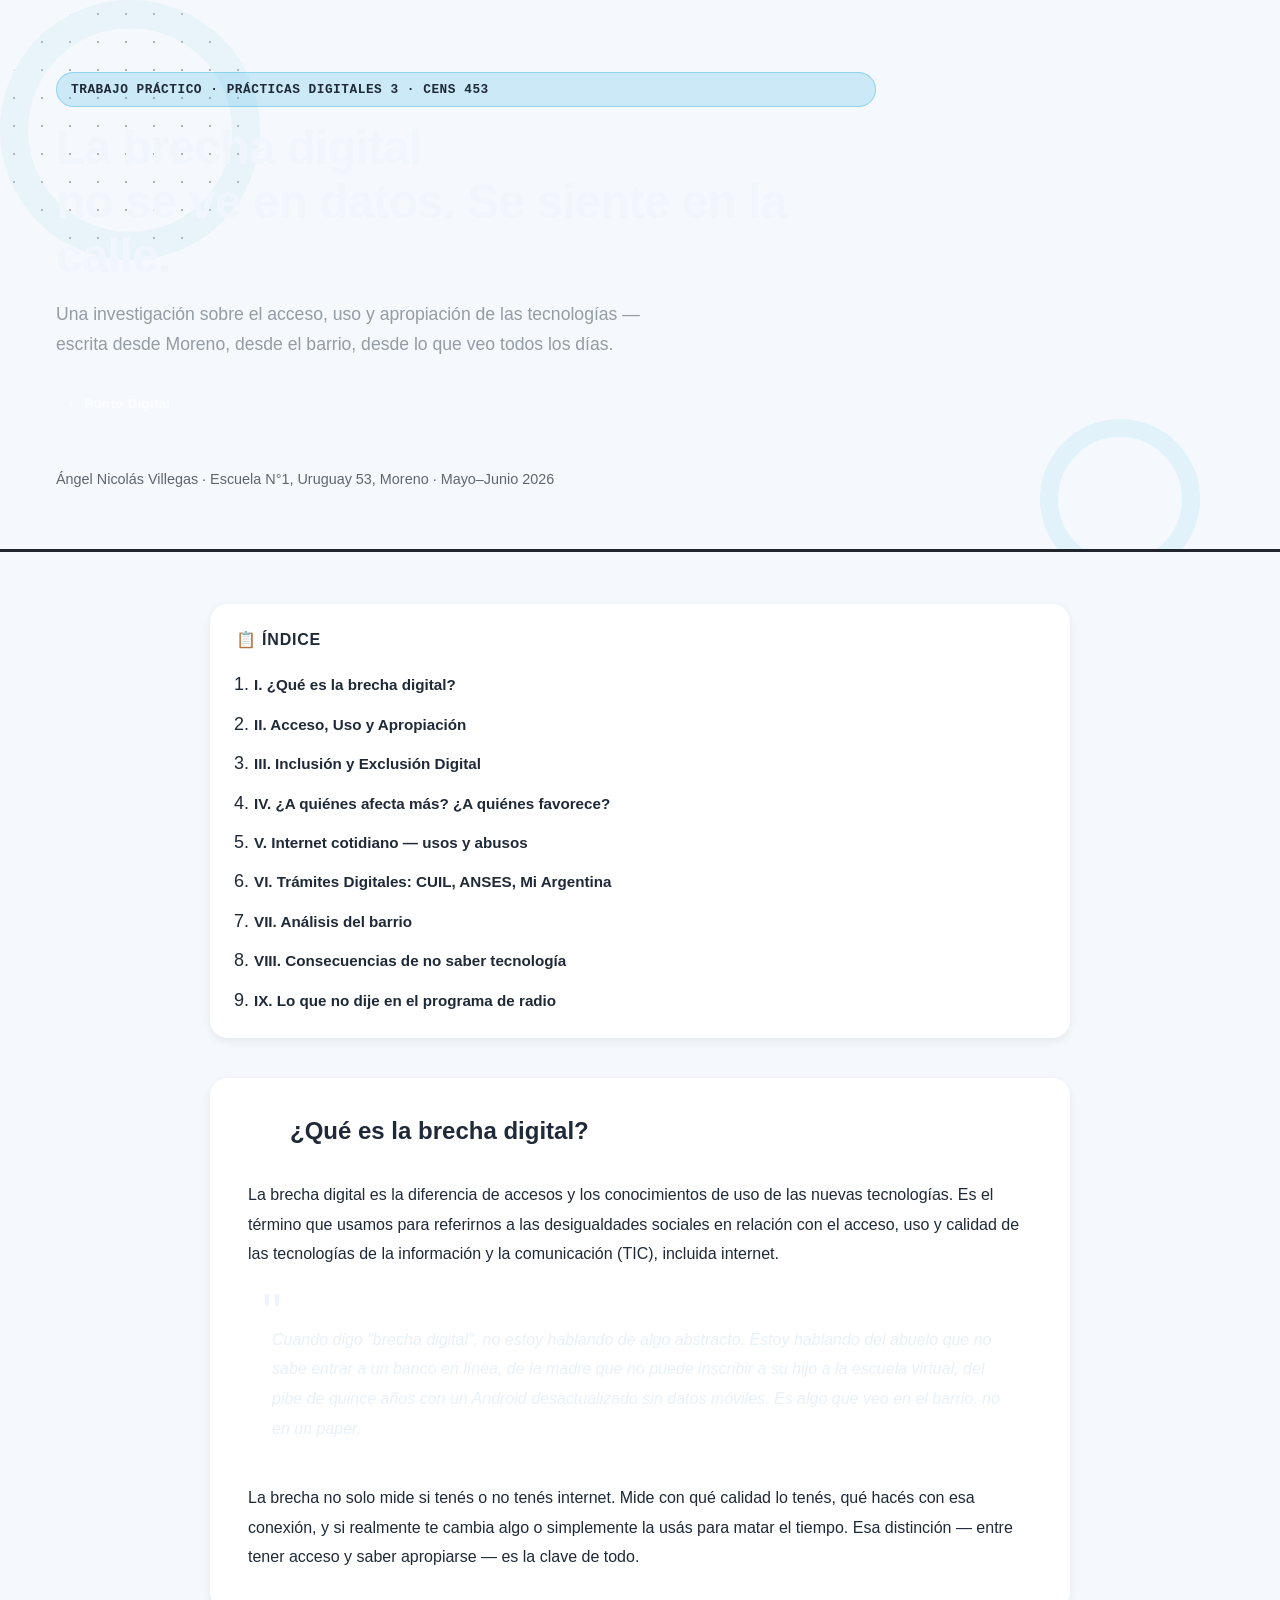
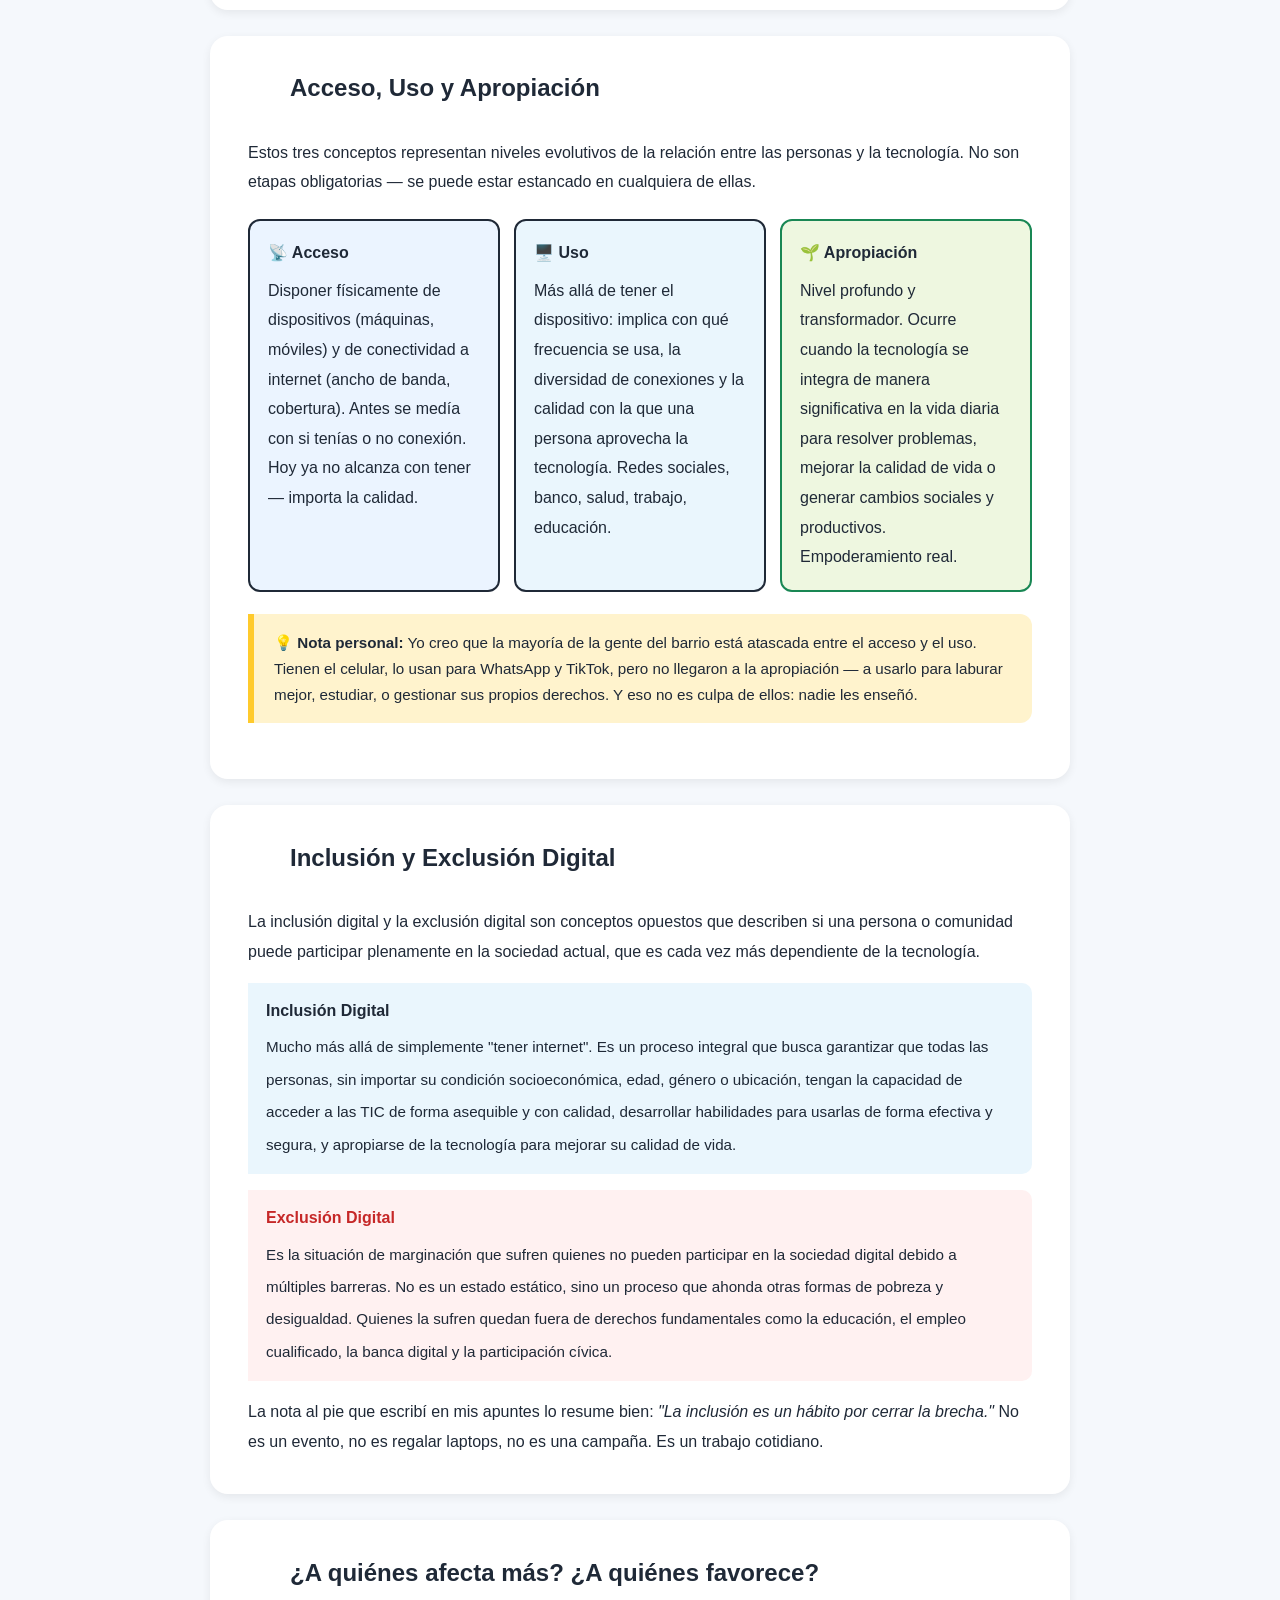
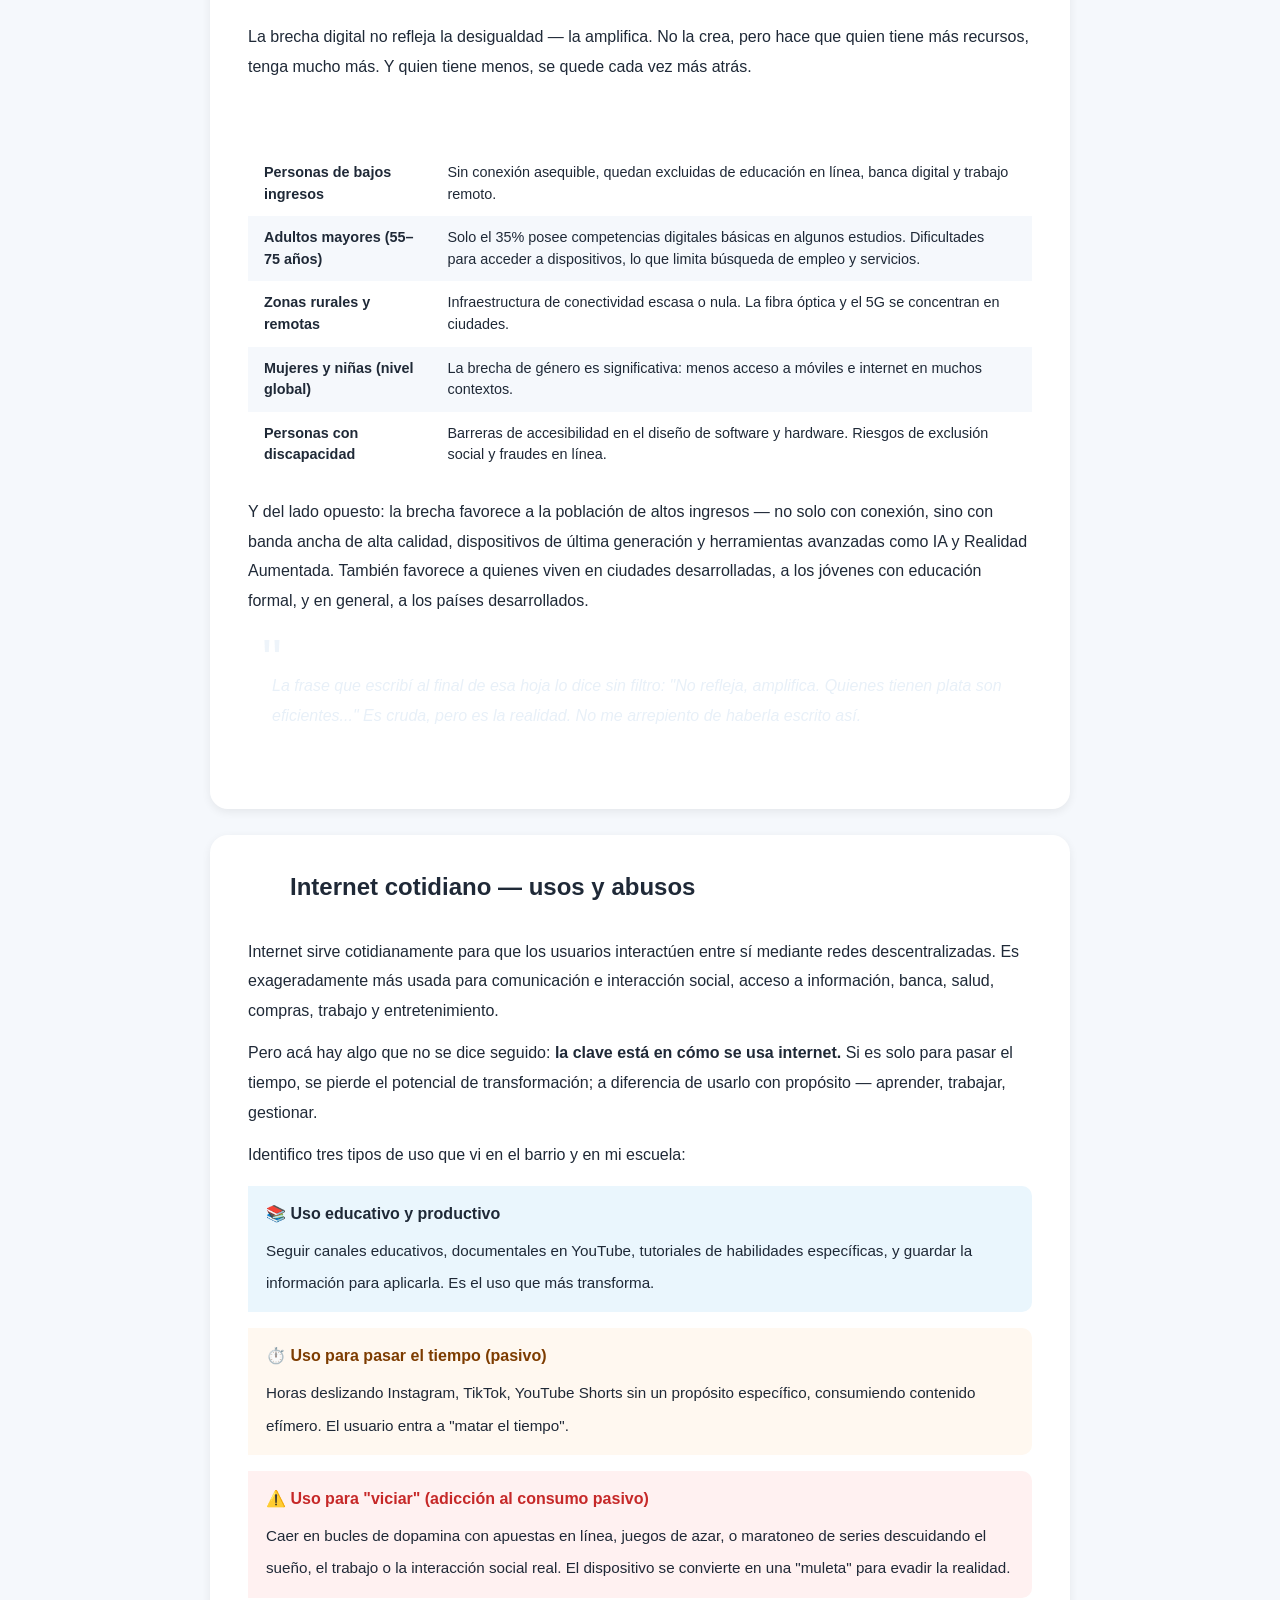
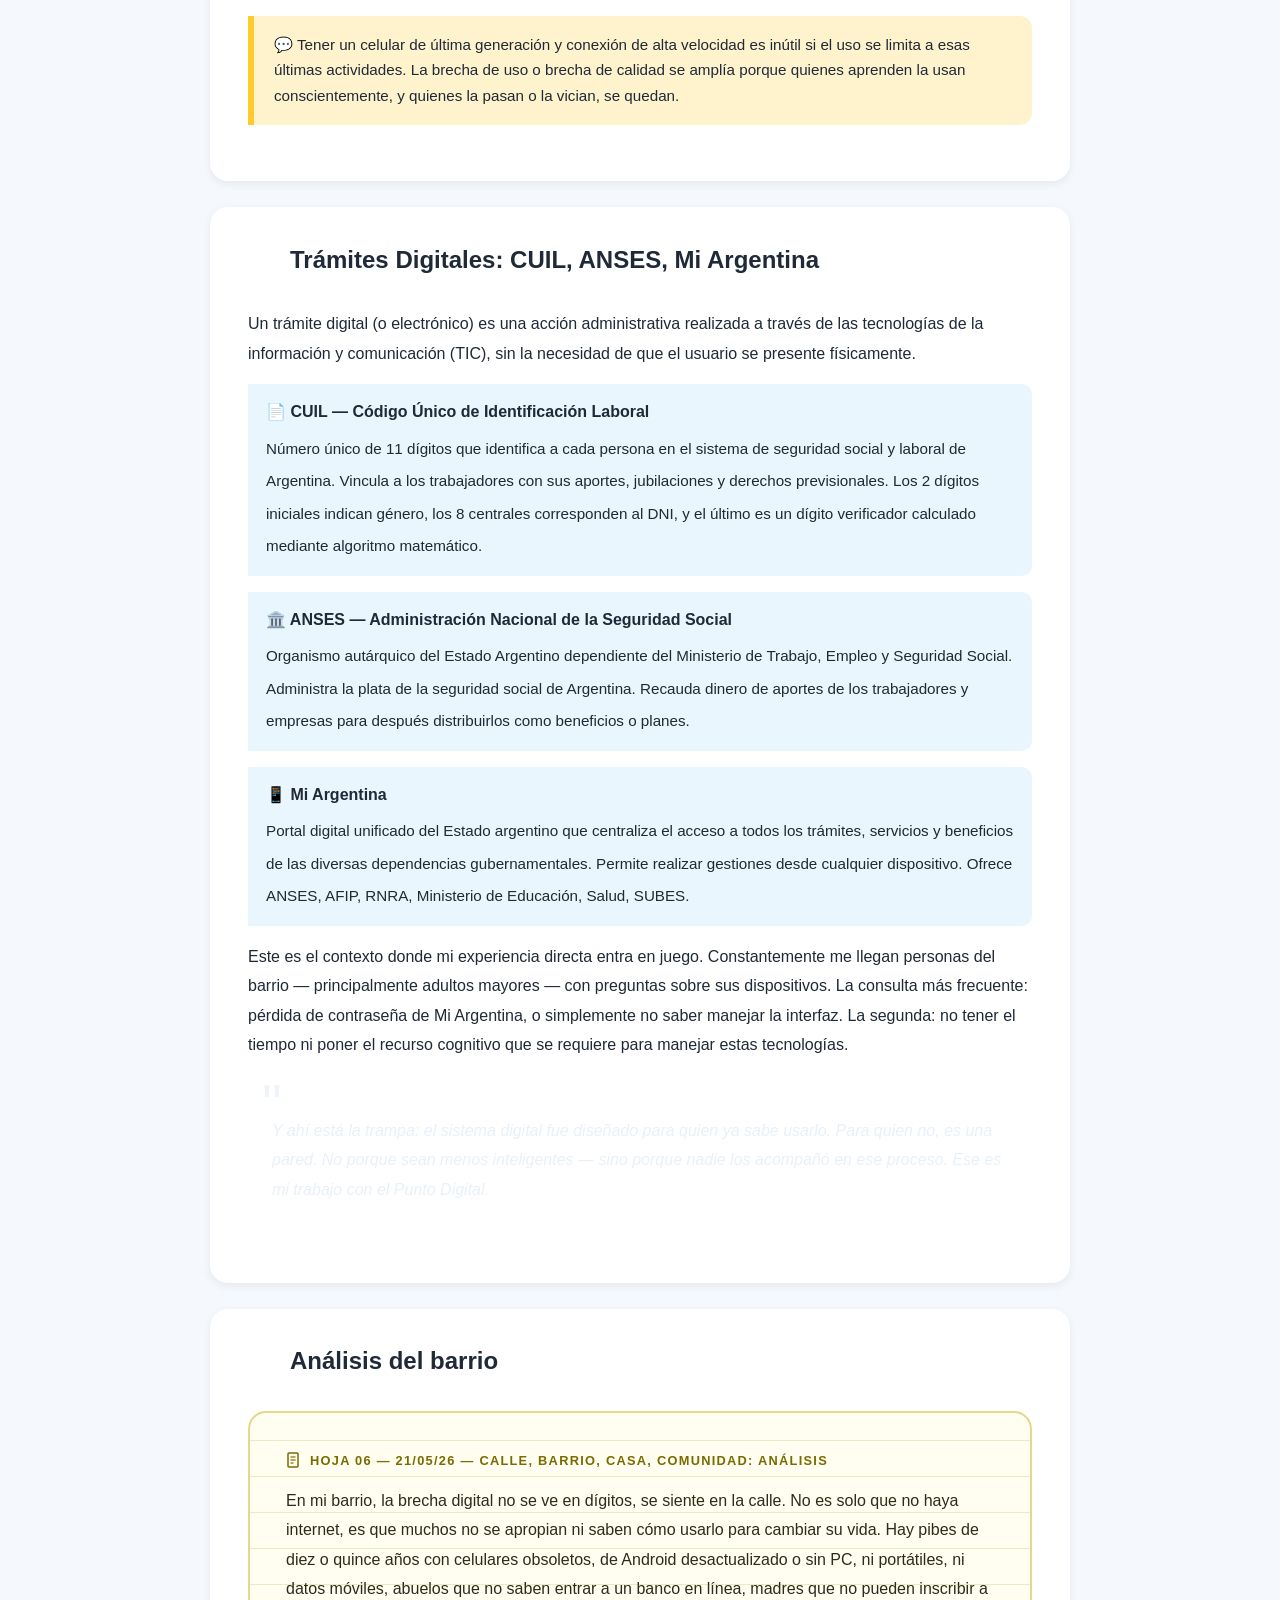
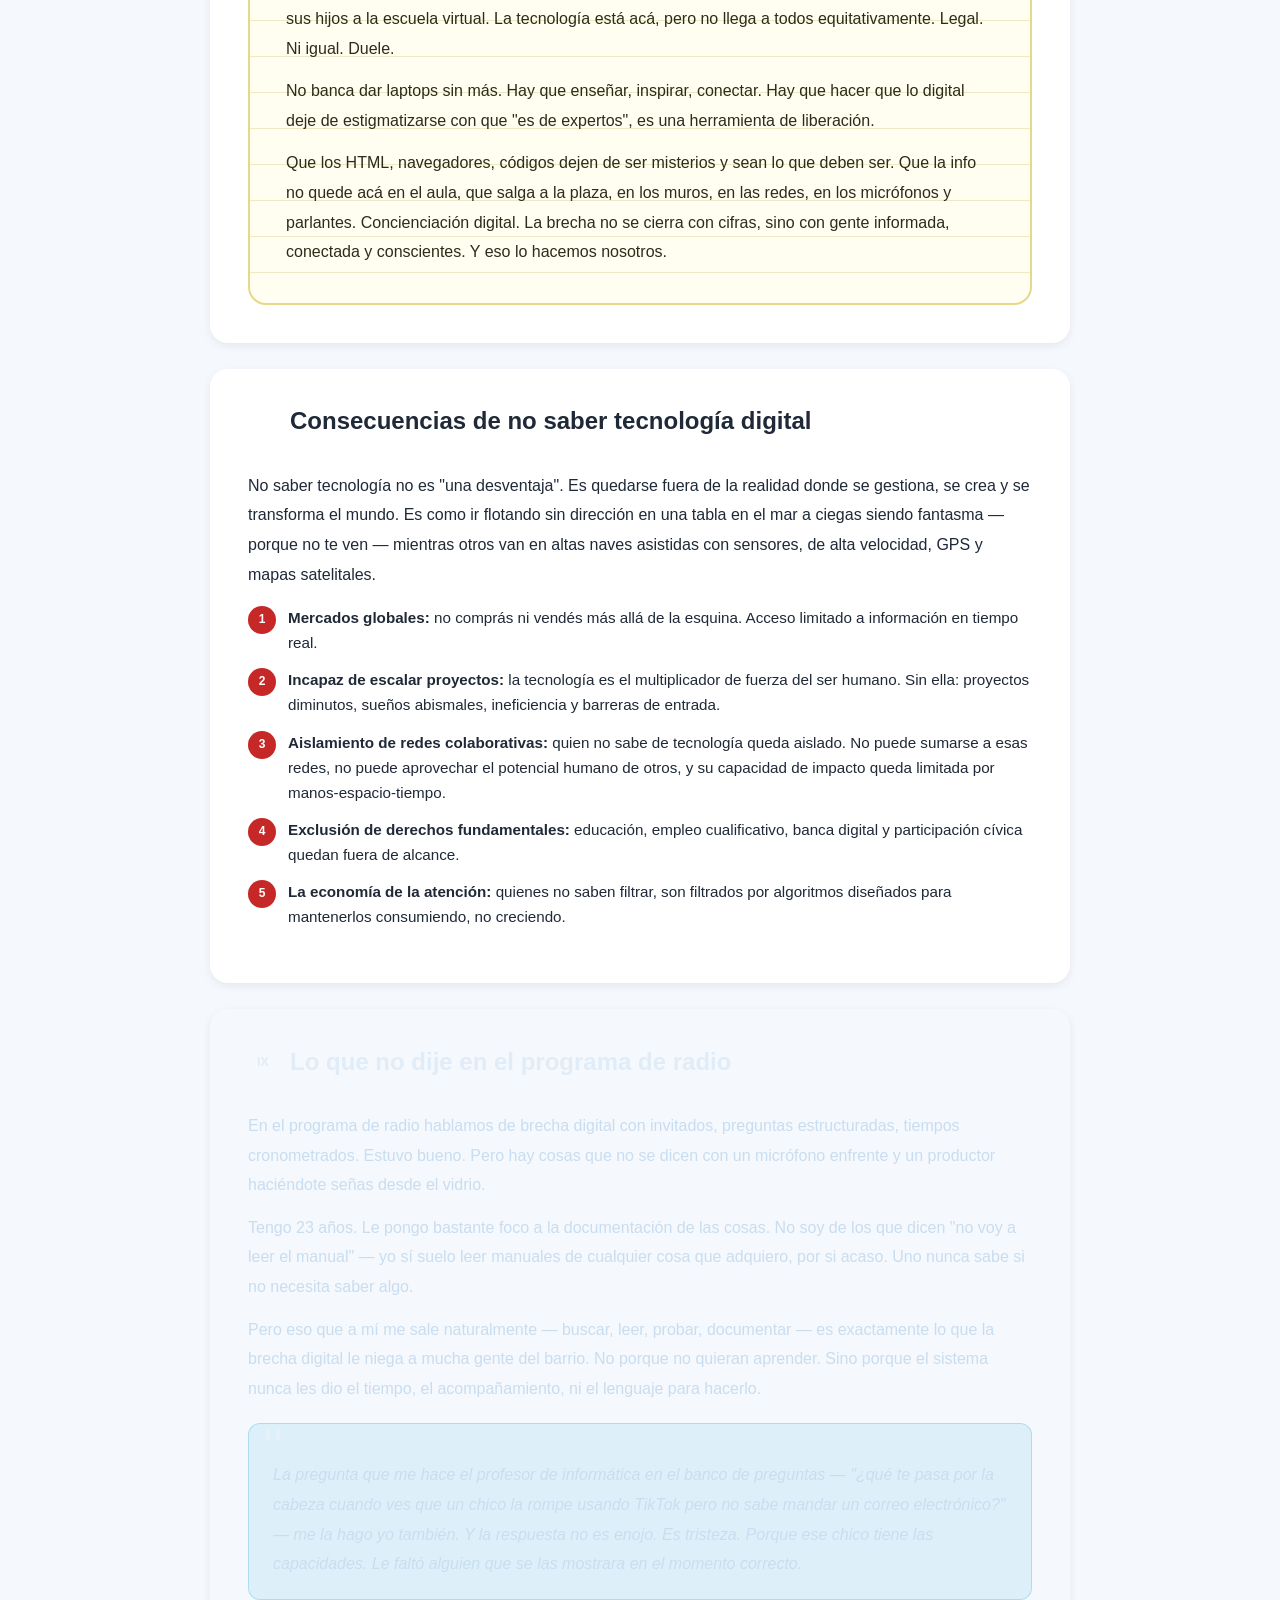
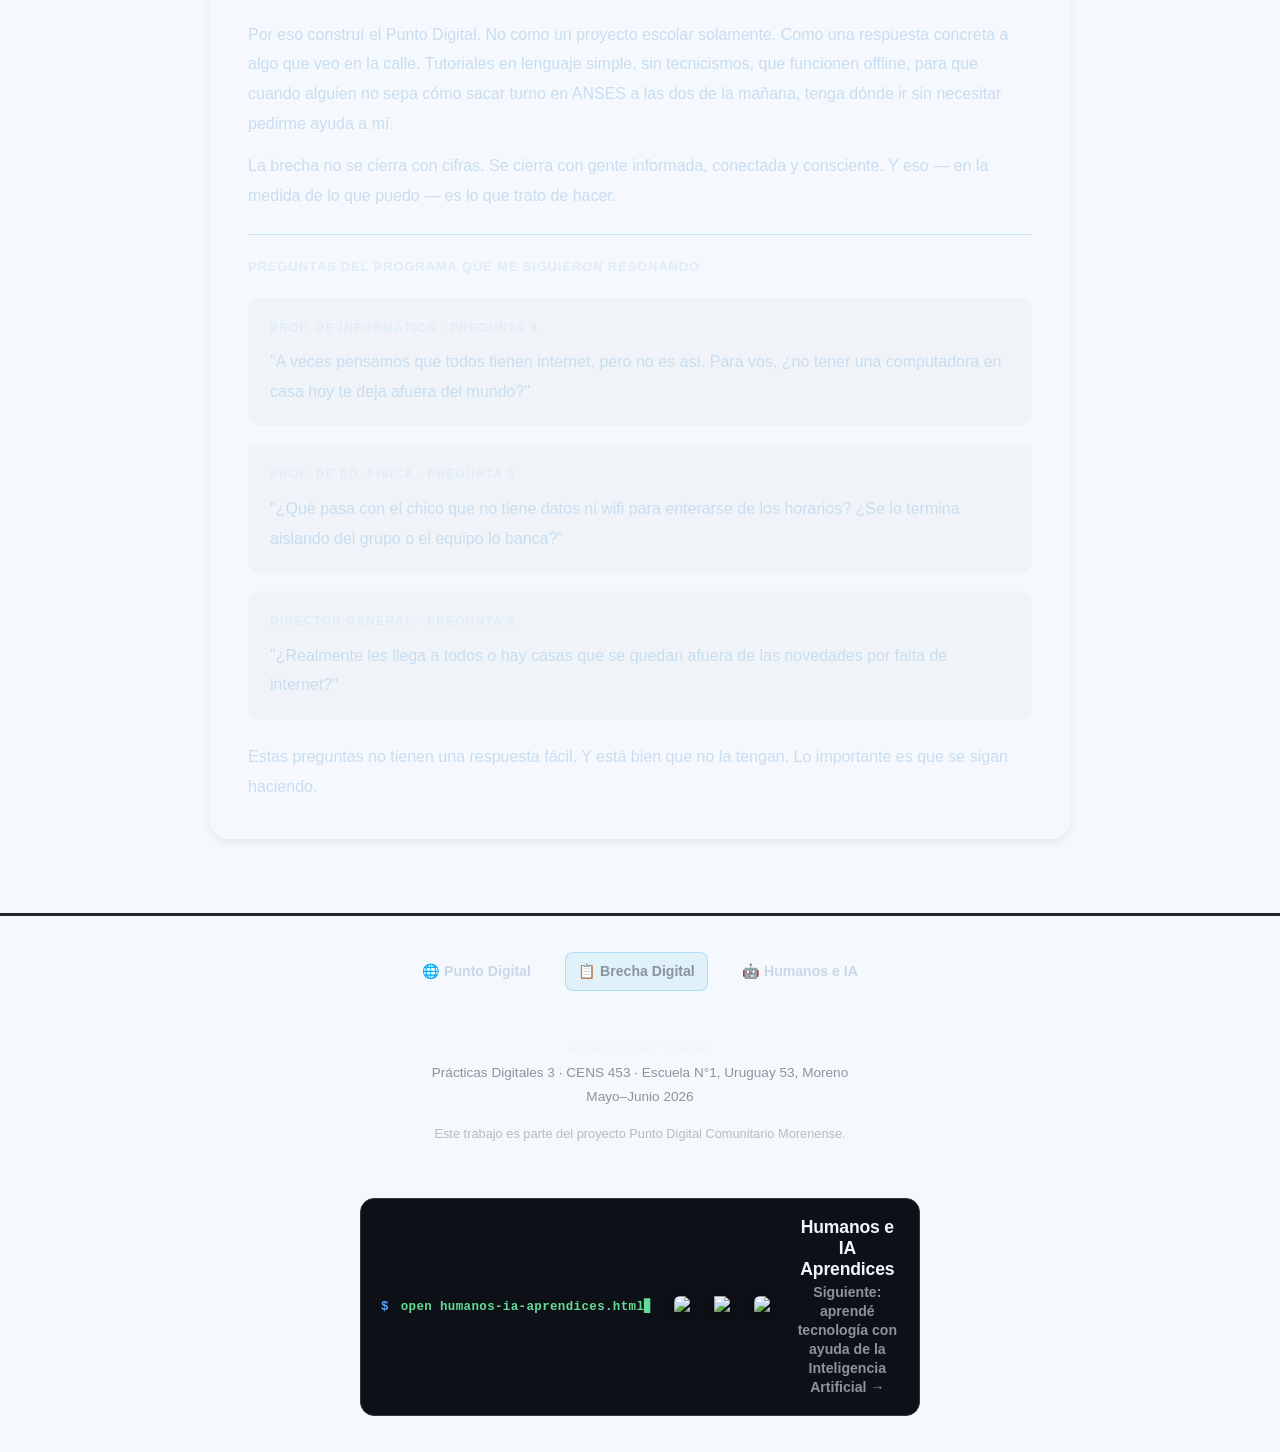
==== brecha-digital/index.html @ 1aeb6803 "Estado inicial Punto Digital" ====
<!DOCTYPE html>
<html lang="es-AR">
<head>
<meta charset="UTF-8">
<meta name="viewport" content="width=device-width, initial-scale=1.0">
<title>Brecha Digital — Angel Nicolás Villegas</title>
<link rel="stylesheet" href="../css/style.css">
</head>
<body>

<a href="#contenido" class="skip">Ir al contenido</a>

<!-- ══════════════════════════════════════════════
     HERO
══════════════════════════════════════════════ -->
<header>
  <div class="hero">
    <div class="hero-inner">
      <span class="hero-eyebrow">Trabajo Práctico · Prácticas Digitales 3 · CENS 453</span>
      <h1>
        La brecha digital
        <span>no se ve en datos. Se siente en la calle.</span>
      </h1>
      <p class="hero-bajada">
        Una investigación sobre el acceso, uso y apropiación de las tecnologías — 
        escrita desde Moreno, desde el barrio, desde lo que veo todos los días.
      </p>
      <a href="../index.html" class="bd-volver-inicio" aria-label="Volver a Punto Digital">
        ← Punto Digital
      </a>
      <div class="hero-firma">
        Ángel Nicolás Villegas · Escuela N°1, Uruguay 53, Moreno · Mayo–Junio 2026
      </div>
    </div>
  </div>
</header>

<!-- ══════════════════════════════════════════════
     CONTENIDO PRINCIPAL
══════════════════════════════════════════════ -->
<main id="contenido">
<div class="contenedor">

  <!-- Índice -->
  <nav class="nav-indice" aria-label="Índice del trabajo">
    <h2>📋 Índice</h2>
    <ol>
      <li><a href="#s1">I. ¿Qué es la brecha digital?</a></li>
      <li><a href="#s2">II. Acceso, Uso y Apropiación</a></li>
      <li><a href="#s3">III. Inclusión y Exclusión Digital</a></li>
      <li><a href="#s4">IV. ¿A quiénes afecta más? ¿A quiénes favorece?</a></li>
      <li><a href="#s5">V. Internet cotidiano — usos y abusos</a></li>
      <li><a href="#s6">VI. Trámites Digitales: CUIL, ANSES, Mi Argentina</a></li>
      <li><a href="#s7">VII. Análisis del barrio</a></li>
      <li><a href="#s8">VIII. Consecuencias de no saber tecnología</a></li>
      <li><a href="#s9">IX. Lo que no dije en el programa de radio</a></li>
    </ol>
  </nav>


  <!-- S1 — Qué es la brecha digital -->
  <section class="seccion" id="s1">
    <div class="seccion-titulo">
      <div class="seccion-num">I</div>
      <h2>¿Qué es la brecha digital?</h2>
    </div>

    <p>
      La brecha digital es la diferencia de accesos y los conocimientos de uso de las nuevas tecnologías.
      Es el término que usamos para referirnos a las desigualdades sociales en relación con el acceso, uso 
      y calidad de las tecnologías de la información y la comunicación (TIC), incluida internet.
    </p>

    <div class="cita-personal">
      <p>
        Cuando digo "brecha digital", no estoy hablando de algo abstracto.
        Estoy hablando del abuelo que no sabe entrar a un banco en línea,
        de la madre que no puede inscribir a su hijo a la escuela virtual,
        del pibe de quince años con un Android desactualizado sin datos móviles.
        Es algo que veo en el barrio, no en un paper.
      </p>
    </div>

    <p>
      La brecha no solo mide si tenés o no tenés internet. Mide con qué calidad lo tenés,
      qué hacés con esa conexión, y si realmente te cambia algo o simplemente la usás para matar el tiempo.
      Esa distinción — entre tener acceso y saber apropiarse — es la clave de todo.
    </p>
  </section>


  <!-- S2 — Acceso, Uso, Apropiación -->
  <section class="seccion" id="s2">
    <div class="seccion-titulo">
      <div class="seccion-num">II</div>
      <h2>Acceso, Uso y Apropiación</h2>
    </div>

    <p>
      Estos tres conceptos representan niveles evolutivos de la relación entre las personas
      y la tecnología. No son etapas obligatorias — se puede estar estancado en cualquiera de ellas.
    </p>

    <div class="triple-grid">
      <div class="triple-card acceso">
        <h3>📡 Acceso</h3>
        <p>
          Disponer físicamente de dispositivos (máquinas, móviles) y de conectividad a internet 
          (ancho de banda, cobertura). Antes se medía con si tenías o no conexión. Hoy ya no alcanza 
          con tener — importa la calidad.
        </p>
      </div>
      <div class="triple-card uso">
        <h3>🖥️ Uso</h3>
        <p>
          Más allá de tener el dispositivo: implica con qué frecuencia se usa, la diversidad de 
          conexiones y la calidad con la que una persona aprovecha la tecnología. 
          Redes sociales, banco, salud, trabajo, educación.
        </p>
      </div>
      <div class="triple-card apropiac">
        <h3>🌱 Apropiación</h3>
        <p>
          Nivel profundo y transformador. Ocurre cuando la tecnología se integra de manera significativa 
          en la vida diaria para resolver problemas, mejorar la calidad de vida o generar cambios 
          sociales y productivos. Empoderamiento real.
        </p>
      </div>
    </div>

    <div class="alerta">
      💡 <strong>Nota personal:</strong> Yo creo que la mayoría de la gente del barrio está
      atascada entre el acceso y el uso. Tienen el celular, lo usan para WhatsApp y TikTok,
      pero no llegaron a la apropiación — a usarlo para laburar mejor, estudiar, o gestionar
      sus propios derechos. Y eso no es culpa de ellos: nadie les enseñó.
    </div>
  </section>


  <!-- S3 — Inclusión y Exclusión -->
  <section class="seccion" id="s3">
    <div class="seccion-titulo">
      <div class="seccion-num">III</div>
      <h2>Inclusión y Exclusión Digital</h2>
    </div>

    <p>
      La inclusión digital y la exclusión digital son conceptos opuestos que describen si una persona
      o comunidad puede participar plenamente en la sociedad actual, que es cada vez más dependiente 
      de la tecnología.
    </p>

    <div class="def-bloque">
      <strong>Inclusión Digital</strong>
      <span>
        Mucho más allá de simplemente "tener internet". Es un proceso integral que busca garantizar 
        que todas las personas, sin importar su condición socioeconómica, edad, género o ubicación, 
        tengan la capacidad de acceder a las TIC de forma asequible y con calidad, desarrollar 
        habilidades para usarlas de forma efectiva y segura, y apropiarse de la tecnología 
        para mejorar su calidad de vida.
      </span>
    </div>

    <div class="def-bloque" style="border-color: var(--rojo); background: #FFF1F1;">
      <strong style="color: var(--rojo);">Exclusión Digital</strong>
      <span>
        Es la situación de marginación que sufren quienes no pueden participar en la sociedad digital 
        debido a múltiples barreras. No es un estado estático, sino un proceso que ahonda otras formas 
        de pobreza y desigualdad. Quienes la sufren quedan fuera de derechos fundamentales como 
        la educación, el empleo cualificado, la banca digital y la participación cívica.
      </span>
    </div>

    <p>
      La nota al pie que escribí en mis apuntes lo resume bien:
      <em>"La inclusión es un hábito por cerrar la brecha."</em>
      No es un evento, no es regalar laptops, no es una campaña. Es un trabajo cotidiano.
    </p>
  </section>


  <!-- S4 — Afecta / Favorece -->
  <section class="seccion" id="s4">
    <div class="seccion-titulo">
      <div class="seccion-num">IV</div>
      <h2>¿A quiénes afecta más? ¿A quiénes favorece?</h2>
    </div>

    <p>
      La brecha digital no refleja la desigualdad — la amplifica. No la crea, pero hace que
      quien tiene más recursos, tenga mucho más. Y quien tiene menos, se quede cada vez más atrás.
    </p>

    <div class="tabla-wrap">
      <table>
        <thead>
          <tr>
            <th>Grupo</th>
            <th>¿Por qué los afecta más?</th>
          </tr>
        </thead>
        <tbody>
          <tr>
            <td>Personas de bajos ingresos</td>
            <td>Sin conexión asequible, quedan excluidas de educación en línea, banca digital y trabajo remoto.</td>
          </tr>
          <tr>
            <td>Adultos mayores (55–75 años)</td>
            <td>Solo el 35% posee competencias digitales básicas en algunos estudios. Dificultades para acceder a dispositivos, lo que limita búsqueda de empleo y servicios.</td>
          </tr>
          <tr>
            <td>Zonas rurales y remotas</td>
            <td>Infraestructura de conectividad escasa o nula. La fibra óptica y el 5G se concentran en ciudades.</td>
          </tr>
          <tr>
            <td>Mujeres y niñas (nivel global)</td>
            <td>La brecha de género es significativa: menos acceso a móviles e internet en muchos contextos.</td>
          </tr>
          <tr>
            <td>Personas con discapacidad</td>
            <td>Barreras de accesibilidad en el diseño de software y hardware. Riesgos de exclusión social y fraudes en línea.</td>
          </tr>
        </tbody>
      </table>
    </div>

    <p style="margin-top: 16px;">
      Y del lado opuesto: la brecha favorece a la población de altos ingresos — no solo con conexión, 
      sino con banda ancha de alta calidad, dispositivos de última generación y herramientas avanzadas 
      como IA y Realidad Aumentada. También favorece a quienes viven en ciudades desarrolladas, 
      a los jóvenes con educación formal, y en general, a los países desarrollados.
    </p>

    <div class="cita-personal">
      <p>
        La frase que escribí al final de esa hoja lo dice sin filtro:
        <em>"No refleja, amplifica. Quienes tienen plata son eficientes..."</em>
        Es cruda, pero es la realidad. No me arrepiento de haberla escrito así.
      </p>
    </div>
  </section>


  <!-- S5 — Internet cotidiano -->
  <section class="seccion" id="s5">
    <div class="seccion-titulo">
      <div class="seccion-num">V</div>
      <h2>Internet cotidiano — usos y abusos</h2>
    </div>

    <p>
      Internet sirve cotidianamente para que los usuarios interactúen entre sí mediante redes 
      descentralizadas. Es exageradamente más usada para comunicación e interacción social, 
      acceso a información, banca, salud, compras, trabajo y entretenimiento.
    </p>

    <p>
      Pero acá hay algo que no se dice seguido: <strong>la clave está en cómo se usa internet.</strong>
      Si es solo para pasar el tiempo, se pierde el potencial de transformación; a diferencia de usarlo 
      con propósito — aprender, trabajar, gestionar.
    </p>

    <p>Identifico tres tipos de uso que vi en el barrio y en mi escuela:</p>

    <div class="def-bloque">
      <strong>📚 Uso educativo y productivo</strong>
      <span>
        Seguir canales educativos, documentales en YouTube, tutoriales de habilidades específicas,
        y guardar la información para aplicarla. Es el uso que más transforma.
      </span>
    </div>

    <div class="def-bloque" style="border-color: #e67e22; background: #FFF8F0;">
      <strong style="color: #7D3C00;">⏱️ Uso para pasar el tiempo (pasivo)</strong>
      <span>
        Horas deslizando Instagram, TikTok, YouTube Shorts sin un propósito específico,
        consumiendo contenido efímero. El usuario entra a "matar el tiempo".
      </span>
    </div>

    <div class="def-bloque" style="border-color: var(--rojo); background: #FFF1F1;">
      <strong style="color: var(--rojo);">⚠️ Uso para "viciar" (adicción al consumo pasivo)</strong>
      <span>
        Caer en bucles de dopamina con apuestas en línea, juegos de azar, o maratoneo de series 
        descuidando el sueño, el trabajo o la interacción social real. 
        El dispositivo se convierte en una "muleta" para evadir la realidad.
      </span>
    </div>

    <div class="alerta">
      💬 Tener un celular de última generación y conexión de alta velocidad es inútil si el uso 
      se limita a esas últimas actividades. La brecha de uso o brecha de calidad se amplía porque 
      quienes aprenden la usan conscientemente, y quienes la pasan o la vician, se quedan.
    </div>
  </section>


  <!-- S6 — Trámites Digitales -->
  <section class="seccion" id="s6">
    <div class="seccion-titulo">
      <div class="seccion-num">VI</div>
      <h2>Trámites Digitales: CUIL, ANSES, Mi Argentina</h2>
    </div>

    <p>
      Un trámite digital (o electrónico) es una acción administrativa realizada a través de las 
      tecnologías de la información y comunicación (TIC), sin la necesidad de que el usuario 
      se presente físicamente.
    </p>

    <div class="def-bloque">
      <strong>📄 CUIL — Código Único de Identificación Laboral</strong>
      <span>
        Número único de 11 dígitos que identifica a cada persona en el sistema de seguridad social 
        y laboral de Argentina. Vincula a los trabajadores con sus aportes, jubilaciones y derechos 
        previsionales. Los 2 dígitos iniciales indican género, los 8 centrales corresponden al DNI, 
        y el último es un dígito verificador calculado mediante algoritmo matemático.
      </span>
    </div>

    <div class="def-bloque">
      <strong>🏛️ ANSES — Administración Nacional de la Seguridad Social</strong>
      <span>
        Organismo autárquico del Estado Argentino dependiente del Ministerio de Trabajo, Empleo 
        y Seguridad Social. Administra la plata de la seguridad social de Argentina. Recauda dinero 
        de aportes de los trabajadores y empresas para después distribuirlos como beneficios o planes.
      </span>
    </div>

    <div class="def-bloque">
      <strong>📱 Mi Argentina</strong>
      <span>
        Portal digital unificado del Estado argentino que centraliza el acceso a todos los trámites, 
        servicios y beneficios de las diversas dependencias gubernamentales. Permite realizar gestiones 
        desde cualquier dispositivo. Ofrece ANSES, AFIP, RNRA, Ministerio de Educación, Salud, SUBES.
      </span>
    </div>

    <p>
      Este es el contexto donde mi experiencia directa entra en juego. Constantemente me llegan personas 
      del barrio — principalmente adultos mayores — con preguntas sobre sus dispositivos. La consulta 
      más frecuente: pérdida de contraseña de Mi Argentina, o simplemente no saber manejar la interfaz.
      La segunda: no tener el tiempo ni poner el recurso cognitivo que se requiere para manejar 
      estas tecnologías.
    </p>

    <div class="cita-personal">
      <p>
        Y ahí está la trampa: el sistema digital fue diseñado para quien ya sabe usarlo.
        Para quien no, es una pared. No porque sean menos inteligentes — sino porque nadie 
        los acompañó en ese proceso. Ese es mi trabajo con el Punto Digital.
      </p>
    </div>
  </section>


  <!-- S7 — Análisis del barrio -->
  <section class="seccion" id="s7">
    <div class="seccion-titulo">
      <div class="seccion-num">VII</div>
      <h2>Análisis del barrio</h2>
    </div>

    <div class="barrio-bloque" role="blockquote" aria-label="Análisis personal escrito estilo cuaderno">
      <div class="barrio-titulo">
        <svg width="16" height="16" viewBox="0 0 16 16" fill="none" aria-hidden="true">
          <rect x="2" y="1" width="10" height="14" rx="1" stroke="#7B6A00" stroke-width="1.5"/>
          <line x1="4.5" y1="5" x2="9.5" y2="5" stroke="#7B6A00" stroke-width="1.2"/>
          <line x1="4.5" y1="8" x2="9.5" y2="8" stroke="#7B6A00" stroke-width="1.2"/>
          <line x1="4.5" y1="11" x2="7.5" y2="11" stroke="#7B6A00" stroke-width="1.2"/>
        </svg>
        Hoja 06 — 21/05/26 — Calle, Barrio, Casa, Comunidad: Análisis
      </div>
      <p>
        En mi barrio, la brecha digital no se ve en dígitos, se siente en la calle.
        No es solo que no haya internet, es que muchos no se apropian ni saben cómo usarlo
        para cambiar su vida. Hay pibes de diez o quince años con celulares obsoletos,
        de Android desactualizado o sin PC, ni portátiles, ni datos móviles,
        abuelos que no saben entrar a un banco en línea, madres que no pueden inscribir
        a sus hijos a la escuela virtual.
        La tecnología está acá, pero no llega a todos equitativamente. Legal. Ni igual. Duele.
      </p>
      <p>
        No banca dar laptops sin más. Hay que enseñar, inspirar, conectar.
        Hay que hacer que lo digital deje de estigmatizarse con que "es de expertos",
        es una herramienta de liberación.
      </p>
      <p>
        Que los HTML, navegadores, códigos dejen de ser misterios y sean lo que deben ser.
        Que la info no quede acá en el aula, que salga a la plaza, en los muros,
        en las redes, en los micrófonos y parlantes.
        Concienciación digital. La brecha no se cierra con cifras,
        sino con gente informada, conectada y conscientes. Y eso lo hacemos nosotros.
      </p>
    </div>
  </section>


  <!-- S8 — Consecuencias -->
  <section class="seccion" id="s8">
    <div class="seccion-titulo">
      <div class="seccion-num">VIII</div>
      <h2>Consecuencias de no saber tecnología digital</h2>
    </div>

    <p>
      No saber tecnología no es "una desventaja". Es quedarse fuera de la realidad donde 
      se gestiona, se crea y se transforma el mundo. Es como ir flotando sin dirección 
      en una tabla en el mar a ciegas siendo fantasma — porque no te ven — mientras otros 
      van en altas naves asistidas con sensores, de alta velocidad, GPS y mapas satelitales.
    </p>

    <ul class="lista-consec" aria-label="Lista de consecuencias">
      <li>
        <span class="ico">1</span>
        <span><strong>Mercados globales:</strong> no comprás ni vendés más allá de la esquina. 
        Acceso limitado a información en tiempo real.</span>
      </li>
      <li>
        <span class="ico">2</span>
        <span><strong>Incapaz de escalar proyectos:</strong> la tecnología es el multiplicador 
        de fuerza del ser humano. Sin ella: proyectos diminutos, sueños abismales, 
        ineficiencia y barreras de entrada.</span>
      </li>
      <li>
        <span class="ico">3</span>
        <span><strong>Aislamiento de redes colaborativas:</strong> quien no sabe de tecnología 
        queda aislado. No puede sumarse a esas redes, no puede aprovechar el potencial humano 
        de otros, y su capacidad de impacto queda limitada por manos-espacio-tiempo.</span>
      </li>
      <li>
        <span class="ico">4</span>
        <span><strong>Exclusión de derechos fundamentales:</strong> educación, empleo cualificativo, 
        banca digital y participación cívica quedan fuera de alcance.</span>
      </li>
      <li>
        <span class="ico">5</span>
        <span><strong>La economía de la atención:</strong> quienes no saben filtrar, 
        son filtrados por algoritmos diseñados para mantenerlos consumiendo, no creciendo.</span>
      </li>
    </ul>
  </section>


  <!-- S9 — Lo personal / lo no dicho -->
  <section class="seccion personal" id="s9">
    <div class="seccion-titulo">
      <div class="seccion-num">IX</div>
      <h2>Lo que no dije en el programa de radio</h2>
    </div>

    <p>
      En el programa de radio hablamos de brecha digital con invitados, preguntas estructuradas,
      tiempos cronometrados. Estuvo bueno. Pero hay cosas que no se dicen con un micrófono enfrente
      y un productor haciéndote señas desde el vidrio.
    </p>

    <p>
      Tengo 23 años. Le pongo bastante foco a la documentación de las cosas.
      No soy de los que dicen "no voy a leer el manual" — yo sí suelo leer manuales de cualquier 
      cosa que adquiero, por si acaso. Uno nunca sabe si no necesita saber algo.
    </p>

    <p>
      Pero eso que a mí me sale naturalmente — buscar, leer, probar, documentar —
      es exactamente lo que la brecha digital le niega a mucha gente del barrio.
      No porque no quieran aprender. Sino porque el sistema nunca les dio el tiempo,
      el acompañamiento, ni el lenguaje para hacerlo.
    </p>

    <div class="cita-personal" style="background: rgba(55,181,229,.12); border: 1px solid rgba(55,181,229,.3);">
      <p>
        La pregunta que me hace el profesor de informática en el banco de preguntas —
        "¿qué te pasa por la cabeza cuando ves que un chico la rompe usando TikTok 
        pero no sabe mandar un correo electrónico?" — me la hago yo también.
        Y la respuesta no es enojo. Es tristeza. Porque ese chico tiene las capacidades.
        Le faltó alguien que se las mostrara en el momento correcto.
      </p>
    </div>

    <p>
      Por eso construí el Punto Digital. No como un proyecto escolar solamente.
      Como una respuesta concreta a algo que veo en la calle. Tutoriales en lenguaje simple,
      sin tecnicismos, que funcionen offline, para que cuando alguien no sepa cómo
      sacar turno en ANSES a las dos de la mañana, tenga dónde ir sin necesitar pedirme ayuda a mí.
    </p>

    <p>
      La brecha no se cierra con cifras. Se cierra con gente informada, conectada y consciente.
      Y eso — en la medida de lo que puedo — es lo que trato de hacer.
    </p>

    <!-- Preguntas del radio que resonaron -->
    <div style="margin-top: 24px; border-top: 1px solid rgba(55,181,229,.25); padding-top: 20px;">
      <p style="font-size: .82rem; letter-spacing: .06em; text-transform: uppercase; color: var(--celeste); font-weight: 900; margin-bottom: 14px;">
        Preguntas del programa que me siguieron resonando
      </p>

      <div class="radio-bloque">
        <div class="radio-label">Prof. de Informática · Pregunta 8</div>
        <p>"A veces pensamos que todos tienen internet, pero no es así. Para vos, ¿no tener una computadora en casa hoy te deja afuera del mundo?"</p>
      </div>

      <div class="radio-bloque">
        <div class="radio-label">Prof. de Ed. Física · Pregunta 3</div>
        <p>"¿Qué pasa con el chico que no tiene datos ni wifi para enterarse de los horarios? ¿Se lo termina aislando del grupo o el equipo lo banca?"</p>
      </div>

      <div class="radio-bloque">
        <div class="radio-label">Director General · Pregunta 5</div>
        <p>"¿Realmente les llega a todos o hay casas que se quedan afuera de las novedades por falta de internet?"</p>
      </div>
    </div>

    <p style="margin-top: 22px;">
      Estas preguntas no tienen una respuesta fácil. Y está bien que no la tengan.
      Lo importante es que se sigan haciendo.
    </p>
  </section>

</div>
</main>

<!-- ══════════════════════════════════════════════
     FOOTER
══════════════════════════════════════════════ -->
<footer>
  <!-- Navegación entre páginas -->
  <nav class="footer-nav-paginas" aria-label="Navegación entre páginas del proyecto">
    <a href="../index.html" class="footer-nav-btn">
      🌐 Punto Digital
    </a>
    <span class="footer-nav-sep" aria-hidden="true">›</span>
    <span class="footer-nav-actual" aria-current="page">
      📋 Brecha Digital
    </span>
    <span class="footer-nav-sep" aria-hidden="true">›</span>
    <a href="./humanos-ia-aprendices.html" class="footer-nav-btn">
      🤖 Humanos e IA
    </a>
  </nav>

  <p>
    <strong>Ángel Nicolás Villegas</strong><br>
    Prácticas Digitales 3 · CENS 453 · Escuela N°1, Uruguay 53, Moreno<br>
    Mayo–Junio 2026
  </p>
  <p style="margin-top: 12px; font-size: .8rem; opacity: .6;">
    Este trabajo es parte del proyecto Punto Digital Comunitario Morenense.
  </p>

  <!-- ── CTA → humanos-ia-aprendices ── -->
  <div style="margin-top: 28px; padding-top: 24px; border-top: 1px solid rgba(255,255,255,.12);">
    <a href="./humanos-ia-aprendices.html" class="cta-ia"
       style="max-width: 560px; margin: 0 auto;"
       aria-label="Ir a la página Humanos e IA Aprendices">

      <span class="cta-ia-pre" aria-hidden="true">
        <span class="cta-ia-prompt">$</span> open humanos-ia-aprendices.html<span class="cta-ia-cursor">▋</span>
      </span>

      <span class="cta-ia-logos" aria-hidden="true">
        <span class="cta-ia-logo" title="Claude"><img src="https://www.anthropic.com/images/icons/apple-touch-icon.png" width="22" height="22" alt="Claude" loading="lazy" style="border-radius:6px;"></span>
        <span class="cta-ia-logo" title="Gemini"><img src="https://www.gstatic.com/lamda/images/gemini_sparkle_v002_d4735304ff6292a690345.svg" width="22" height="22" alt="Gemini" loading="lazy"></span>
        <span class="cta-ia-logo" title="ChatGPT"><img src="https://cdn.oaistatic.com/assets/favicon-mktg-5exeknamhh2wxfmf7y.webp" width="22" height="22" alt="ChatGPT" loading="lazy" style="border-radius:6px;"></span>
      </span>

      <span class="cta-ia-texto">
        <span class="cta-ia-titulo">Humanos e IA Aprendices</span>
        <span class="cta-ia-sub">Siguiente: aprendé tecnología con ayuda de la Inteligencia Artificial →</span>
      </span>
    </a>
  </div>
</footer>

</body>
</html>
---- css/style.css ----
/* =========================================================
   PUNTO DIGITAL COMUNITARIO MORENENSE — v2
   Institucional Argentina · Accesibilidad extrema · 2026
========================================================= */

:root {
    /* ── Paleta institucional ────────────────────────── */
    --azul-arg:    #0B5AA2;
    --azul-oscuro: #073763;
    --celeste-arg: #37B5E5;
    --fondo:       #F5F8FC;
    --blanco:      #FFFFFF;
    --texto:       #1F2937;
    --texto-suave: #374151;
    --gris-borde:  #D7E1EA;
    --verde:       #198754;
    --amarillo:    #FFF3CD;
    --amarillo-txt:#664D03;
    --rojo:        #C62828;
    --shadow:      0 3px 10px rgba(0,0,0,.07);
    --radius:      18px;
    --espacio:     clamp(16px, 3vw, 32px);

    /* ── Escala tipográfica controlada ───────────────── */
    /* JS solo cambia --fs-scale. Todo lo demás escala junto. */
    --fs-scale: 1;
    --fs-xs:   calc(0.82rem  * var(--fs-scale));
    --fs-sm:   calc(0.95rem  * var(--fs-scale));
    --fs-md:   calc(1.1rem   * var(--fs-scale));
    --fs-lg:   calc(1.25rem  * var(--fs-scale));
    --fs-xl:   calc(1.5rem   * var(--fs-scale));
    --fs-2xl:  calc(1.9rem   * var(--fs-scale));
    --fs-3xl:  calc(2.3rem   * var(--fs-scale));

    /* Tamaños fijos que NUNCA escalan (iconos / UI chrome) */
    --icon-sm: 18px;
    --icon-md: 22px;
    --icon-lg: 28px;
    --btn-fab: 50px;
}

/* ── Reset ─────────────────────────────────────────────── */
*, *::before, *::after { margin:0; padding:0; box-sizing:border-box; }
html { scroll-behavior:smooth; }
body {
    background: var(--fondo);
    color: var(--texto);
    font-family: Arial, Helvetica, sans-serif;
    line-height: 1.8;
    /* clamp: mín 18px en móvil estrecho, fluido, máx 22px en desktop */
    font-size: clamp(18px, 4.2vw, 22px);
    min-height: 100vh;
    -webkit-text-size-adjust: 100%;
}

/* ── Skip Link ─────────────────────────────────────────── */
.skip-link {
    position:absolute; top:-100px; left:10px;
    background:var(--azul-arg); color:white;
    padding:10px 18px; border-radius:8px;
    font-weight:bold; z-index:9999; transition:top .2s;
}
.skip-link:focus { top:10px; }

/* ── Contenedor ────────────────────────────────────────── */
.container { width:95%; max-width:1200px; margin:auto; }

/* ── Header ────────────────────────────────────────────── */
.header {
    background: linear-gradient(180deg, var(--azul-arg), var(--azul-oscuro));
    color:white; padding:40px 20px;
    border-bottom:8px solid var(--celeste-arg);
    box-shadow: var(--shadow);
}
.header h1 {
    font-size: clamp(1.5rem, 6.5vw, 3rem);
    text-align:center; line-height:1.3; margin-bottom:15px; font-weight:700;
    overflow-wrap: break-word; word-break: break-word;
}
.header p  { text-align:center; font-size: clamp(1rem, 3vw, 1.3rem); opacity:.98; }

/* ── Indicador Offline ─────────────────────────────────── */
#indicador-conexion {
    display:none; background:var(--rojo); color:white;
    text-align:center; padding:12px 20px;
    font-weight:bold; font-size:1.1rem;
    position:sticky; top:0px; z-index:99;
    border-bottom:3px solid #8B0000;
}

/* ── Toast sistema ─────────────────────────────────────── */
#toast-contenedor {
    position:fixed; bottom:24px; right:16px;
    display:flex; flex-direction:column; gap:8px;
    z-index:1002; max-width:min(340px, 92vw);
}
.toast {
    padding:13px 18px; border-radius:10px;
    font-size:1.1rem; font-weight:bold;
    box-shadow:0 4px 12px rgba(0,0,0,.18);
    opacity:0; transform:translateY(10px);
    transition:opacity .3s, transform .3s;
}
.toast-visible   { opacity:1; transform:translateY(0); }
.toast-exito     { background:#28a745; color:white; }
.toast-info      { background:var(--azul-arg); color:white; }
.toast-aviso     { background:#e67e22; color:white; }

/* ── Panel de Voz ──────────────────────────────────────── */
#panel-voz {
    position:fixed; bottom:0; left:0; right:0;
    background:var(--azul-oscuro); color:white;
    padding:14px 16px; z-index:200;
    border-top:4px solid var(--celeste-arg);
    box-shadow:0 -4px 14px rgba(0,0,0,.2);
}
.panel-voz-inner   { max-width:900px; margin:auto; }
.panel-voz-titulo  { display:block; font-size:1.1rem; font-weight:bold; margin-bottom:10px; }
.panel-voz-controles { display:flex; flex-wrap:wrap; gap:8px; margin-bottom:10px; }
.btn-voz-ctrl {
    background:rgba(255,255,255,.15); color:white; border:2px solid rgba(255,255,255,.3);
    padding:9px 14px; border-radius:8px;
    font-size:1rem !important; font-weight:bold;
    cursor:pointer; min-height:auto !important;
    transition:background .15s;
}
.btn-voz-ctrl:hover    { background:rgba(255,255,255,.3); }
.btn-voz-ctrl:focus    { outline:3px solid #FFD54F; }
.btn-voz-detener       { background:rgba(198,40,40,.5) !important; }
.panel-voz-velocidad   { display:flex; align-items:center; gap:10px; font-size:1rem; }
.panel-voz-velocidad input[type=range] { flex:1; cursor:pointer; }
#valor-velocidad { min-width:2.5em; text-align:right; font-weight:bold; }

/* Resaltado paso leído */
.paso-leyendo {
    border-left-color: var(--celeste-arg) !important;
    background: #EAF6FD !important;
    box-shadow: 0 0 0 3px var(--celeste-arg);
    transition: background .3s, box-shadow .3s;
}

/* ── Buscador ──────────────────────────────────────────── */
.seccion-buscador {
    margin:25px 0 0; background:white;
    border-radius:var(--radius); padding:24px 28px;
    box-shadow:var(--shadow); border:2px solid var(--gris-borde);
}
.label-buscador { display:block; font-size:1.2rem; font-weight:bold; color:var(--azul-oscuro); margin-bottom:10px; }
.input-buscador {
    width:100%; padding:15px 18px; font-size:1.25rem;
    border:3px solid var(--celeste-arg); border-radius:14px;
    outline:none; color:var(--texto); background:#F9FBFD;
    transition:border-color .2s, box-shadow .2s;
    -webkit-appearance:none;
}
.input-buscador:focus {
    border-color:var(--azul-arg);
    box-shadow:0 0 0 4px rgba(11,90,162,.12);
}
.input-buscador::placeholder { color:#9CA3AF; }
.contador-resultados { margin-top:8px; font-size:1rem; color:var(--texto-suave); min-height:1.4em; }

/* ── Intro ─────────────────────────────────────────────── */
.intro {
    background:white; margin-top:22px; padding:32px;
    border-radius:var(--radius); box-shadow:var(--shadow);
    border:2px solid var(--gris-borde);
}
.intro h2 { color:var(--azul-oscuro); font-size:2.1rem; margin-bottom:16px; }
.intro p   { font-size:1.2rem; color:var(--texto-suave); }

/* Tutorial reciente */
.reciente-wrap { margin-top:18px; padding-top:16px; border-top:2px dashed var(--gris-borde); }
.reciente-label { font-size:1rem; color:var(--texto-suave); margin-bottom:8px; }
.btn-reciente-item {
    background:white; border:2px solid var(--azul-arg);
    color:var(--azul-arg); padding:12px 18px;
    border-radius:12px; font-size:1.1rem !important;
    font-weight:bold; cursor:pointer; min-height:auto !important;
    transition:background .15s;
}
.btn-reciente-item:hover { background:#EBF4FF; }

/* ── Favoritos ─────────────────────────────────────────── */
.seccion-favoritos {
    background:#FFFBF0; border:2px solid #FFD54F;
    border-radius:var(--radius); padding:24px 28px;
    margin-top:25px; box-shadow:var(--shadow);
}
.favoritos-titulo { color:#7B5800; font-size:1.6rem; margin-bottom:14px; }
.favoritos-grid { display:flex; flex-wrap:wrap; gap:12px; }
.btn-favorito-item {
    background:white; border:2px solid #FFD54F;
    padding:12px 18px; border-radius:12px;
    font-size:1.1rem !important; font-weight:bold;
    color:var(--texto); cursor:pointer; min-height:auto !important;
    transition:background .15s;
}
.btn-favorito-item:hover { background:#FFFBEA; }

/* ── Progreso Global ───────────────────────────────────── */
.seccion-progreso {
    background:white; border:2px solid var(--gris-borde);
    border-radius:var(--radius); padding:24px 28px;
    margin-top:25px; box-shadow:var(--shadow);
}
.progreso-titulo   { color:var(--azul-oscuro); font-size:1.6rem; margin-bottom:14px; }
.progreso-global-wrap { display:flex; flex-direction:column; gap:8px; }
.progreso-global-barra-bg {
    background:#DDE8F2; border-radius:20px; height:20px; overflow:hidden;
}
.progreso-global-fill {
    height:100%;
    background:linear-gradient(90deg, var(--azul-arg), var(--celeste-arg));
    border-radius:20px; transition:width .6s ease; min-width:6px;
}
.progreso-texto { font-size:1.1rem; color:var(--texto-suave); }
.badges-contenedor { display:flex; flex-wrap:wrap; gap:10px; margin-top:14px; }
.badge {
    background:#EEF7E0; color:#2D6A4F;
    border:2px solid #74C69D; border-radius:20px;
    padding:6px 14px; font-size:1rem; font-weight:bold;
}

/* ── Menú Principal ────────────────────────────────────── */
.grid-menu {
    display:grid;
    grid-template-columns:repeat(auto-fit, minmax(290px, 1fr));
    gap:22px; margin-top:28px; margin-bottom:35px;
}
.btn-menu {
    background:white; border:3px solid var(--celeste-arg);
    border-radius:22px; padding:26px;
    cursor:pointer; text-align:left;
    box-shadow:var(--shadow);
    font-size:1.25rem; font-weight:bold;
    color:var(--azul-oscuro); line-height:1.4;
    transition:transform .15s, border-color .15s, background .15s;
    position:relative;
}
.btn-menu:hover { transform:translateY(-3px); border-color:var(--azul-arg); background:#F0F8FF; }
.btn-menu:focus { outline:5px solid #FFD54F; outline-offset:2px; }
.btn-badge { font-size:.9rem; margin-left:6px; }

/* ── Acciones del Tutorial ─────────────────────────────── */
.acciones-tutorial {
    display:flex; flex-wrap:wrap; gap:10px;
    margin:14px 0; padding:16px 0;
    border-bottom:2px solid var(--gris-borde);
}
.btn-accion {
    background:white; border:2px solid var(--gris-borde);
    color:var(--texto); padding:10px 16px;
    border-radius:10px; font-size:1rem !important;
    font-weight:bold; cursor:pointer; min-height:auto !important;
    transition:background .15s, border-color .15s;
}
.btn-accion:hover { background:#F3F4F6; border-color:var(--azul-arg); }
.btn-accion:focus { outline:4px solid #FFD54F; }
.btn-accion.activo {
    background:#EBF8EF; border-color:var(--verde); color:var(--verde);
}

/* ── Tutorial Container ────────────────────────────────── */
.tutorial-container {
    background:white; border-radius:22px; padding:32px;
    box-shadow:var(--shadow); margin-bottom:35px;
    border:2px solid var(--gris-borde);
}
.oculto { display:none !important; }

/* ── Botón Volver ──────────────────────────────────────── */
.btn-volver {
    background:var(--azul-arg); color:white; border:none;
    padding:16px 26px; border-radius:14px;
    font-size:1.2rem; font-weight:bold; cursor:pointer;
    margin-bottom:26px; width:100%; max-width:340px;
    transition:background .15s;
}
.btn-volver:hover { background:var(--azul-oscuro); }
.btn-volver:focus { outline:5px solid #FFD54F; }

/* ── Barra de Progreso de Pasos ────────────────────────── */
#indicador-progreso { margin:10px 0 18px; }
.texto-progreso { display:block; font-size:1.1rem; font-weight:bold; color:var(--azul-oscuro); margin-bottom:7px; }
.barra-progreso-wrap  { background:#DDE8F2; border-radius:20px; height:14px; overflow:hidden; }
.barra-progreso-fill  { height:100%; background:linear-gradient(90deg, var(--azul-arg), var(--celeste-arg)); border-radius:20px; transition:width .4s ease; min-width:6px; }

/* ── Pasos ─────────────────────────────────────────────── */
.paso-tutorial {
    background:#FAFCFE; border:2px solid #DDE8F2;
    border-left:10px solid var(--celeste-arg);
    border-radius:18px; padding:26px; margin-bottom:22px;
}
.paso-tutorial h3 { color:var(--azul-oscuro); font-size:1.7rem; margin-bottom:13px; }
.paso-tutorial p  { font-size:1.2rem; line-height:1.9; }

/* ── Botones paso ──────────────────────────────────────── */
.btn-paso {
    background:var(--azul-arg); color:white; border:none;
    padding:11px 16px; border-radius:9px; cursor:pointer;
    font-size:1rem !important; font-weight:bold;
    min-height:auto !important; margin-top:7px;
    transition:background .15s;
}
.btn-paso:hover { background:var(--azul-oscuro); }
.btn-paso:focus { outline:4px solid #FFD54F; }

/* ── Regla global botones ─────────────────────────────── */
button { font-size:1.2rem !important; min-height:62px; font-weight:bold; }

/* ── Alertas ───────────────────────────────────────────── */
.alerta-tranquilidad {
    background:var(--amarillo); color:var(--amarillo-txt);
    border-left:8px solid #FFCA2C; padding:22px;
    border-radius:16px; margin-top:22px; font-size:1.15rem;
}
.consejos {
    background:#FFF1F1; border-left:8px solid var(--rojo);
    padding:28px; border-radius:18px; margin-top:36px;
}
.consejos h2 { color:var(--rojo); font-size:1.9rem; margin-bottom:13px; }
.consejos ul  { padding-left:20px; }
.consejos li  { margin-bottom:10px; font-size:1.1rem; }

/* ── Links ─────────────────────────────────────────────── */
a { color:var(--azul-arg); font-weight:bold; text-decoration:none; }
a:hover { text-decoration:underline; }

/* ── Footer ────────────────────────────────────────────── */
.footer {
    background:var(--azul-oscuro); color:white;
    text-align:center; padding:38px 20px;
    margin-top:48px; border-top:8px solid var(--celeste-arg);
}
.footer p { font-size:1.05rem; }

/* ── Animaciones ───────────────────────────────────────── */
.tutorial-container, .btn-menu, .intro, .seccion-buscador,
.seccion-favoritos, .seccion-progreso {
    animation: fadeIn .3s ease;
}
@keyframes fadeIn {
    from { opacity:0; transform:translateY(8px); }
    to   { opacity:1; transform:translateY(0); }
}

/* ══════════════════════════════════════════════════════════
   SISTEMA DE ESCALADO TIPOGRÁFICO CONTROLADO
   JS cambia SOLO --fs-scale en :root. Nada más.
   Todos los textos heredan el cambio de forma uniforme.
   Los iconos y FABs están desacoplados y no se deforman.
   ══════════════════════════════════════════════════════════ */

/* Escala -2 (texto más pequeño) */
html[data-fs="-2"] { --fs-scale: 0.82; }
/* Escala -1 */
html[data-fs="-1"] { --fs-scale: 0.91; }
/* Escala 0 — normal (por defecto, no necesita declaración) */
/* Escala +1 */
html[data-fs="+1"] { --fs-scale: 1.15; }
/* Escala +2 (texto más grande) */
html[data-fs="+2"] { --fs-scale: 1.32; }

/* Aplicar la escala al cuerpo del texto (no a iconos ni UI) */
body { font-size: calc(clamp(18px, 4.2vw, 22px) * var(--fs-scale)); }

/* Botones de texto usan la escala — pero el PADDING no escala para no deformar */
.btn-menu    { font-size: var(--fs-md) !important; }
.btn-accion  { font-size: var(--fs-sm) !important; }
.btn-paso    { font-size: var(--fs-sm) !important; }
.tab-categoria { font-size: var(--fs-xs) !important; }
.input-buscador { font-size: var(--fs-lg); }
.paso-tutorial p { font-size: var(--fs-lg); line-height: 1.9; }
.paso-tutorial h3 { font-size: var(--fs-xl); }
.intro h2 { font-size: var(--fs-2xl); }
.drawer-item { font-size: var(--fs-md) !important; }

/* Iconos y FABs — SIEMPRE tamaño fijo, no escalan */
.btn-hamburger,
.btn-compartir-flotante,
#btn-acc-flotante,
.btn-volver-arriba {
    width: var(--btn-fab) !important;
    height: var(--btn-fab) !important;
    min-height: auto !important;
    font-size: 0 !important; /* el contenido es SVG, no texto */
}
.btn-hamburger { width: 48px !important; height: 48px !important; }
.hamburger-linea { width: 22px; height: 2.5px; } /* nunca cambia */

.btn-hamburger svg,
.btn-compartir-flotante svg,
#btn-acc-flotante svg,
.btn-volver-arriba svg,
.drawer-btn-cerrar svg,
.acc-btn-cerrar svg {
    width: var(--icon-md) !important;
    height: var(--icon-md) !important;
    flex-shrink: 0;
    display: block;
}

/* ── ALTO CONTRASTE — regla única y completa ──────────── */

html.modo-alto-contraste,
html.modo-alto-contraste body {
    background: #111 !important;
    color: #fff !important;
}

/* Todos los contenedores */
html.modo-alto-contraste .header,
html.modo-alto-contraste .footer {
    background: #000 !important;
    border-color: #FFD700 !important;
}
html.modo-alto-contraste .header h1,
html.modo-alto-contraste .header p { color: #fff !important; }

html.modo-alto-contraste .intro,
html.modo-alto-contraste .tutorial-container,
html.modo-alto-contraste .paso-tutorial,
html.modo-alto-contraste .seccion-buscador,
html.modo-alto-contraste .seccion-favoritos,
html.modo-alto-contraste .seccion-progreso,
html.modo-alto-contraste .banner-seguridad,
html.modo-alto-contraste .alerta-tranquilidad,
html.modo-alto-contraste .nota-tutorial,
html.modo-alto-contraste .nav-tutorial {
    background: #111 !important;
    color: #fff !important;
    border-color: #FFD700 !important;
}

/* Textos enfatizados */
html.modo-alto-contraste .paso-tutorial h3,
html.modo-alto-contraste .intro h2,
html.modo-alto-contraste .progreso-titulo,
html.modo-alto-contraste .favoritos-titulo,
html.modo-alto-contraste .banner-seg-titulo {
    color: #FFD700 !important;
}

/* Botones del menú */
html.modo-alto-contraste .btn-menu {
    background: #000 !important;
    color: #fff !important;
    border-color: #FFD700 !important;
    border-left-color: #FFD700 !important;
}
html.modo-alto-contraste .btn-menu:hover {
    background: #222 !important;
}

/* Acordeón */
html.modo-alto-contraste .acord-header {
    background: #000 !important;
    color: #FFD700 !important;
    border-color: #FFD700 !important;
}
html.modo-alto-contraste .acord-header-activo { background: #1a1a00 !important; }
html.modo-alto-contraste .categoria-grid      { border-color: #FFD700 !important; }

/* Drawer completo */
html.modo-alto-contraste .drawer-nav {
    background: #111 !important;
    border-left: 2px solid #FFD700 !important;
}
html.modo-alto-contraste .drawer-header { background: #000 !important; }
html.modo-alto-contraste .drawer-titulo { color: #FFD700 !important; }
html.modo-alto-contraste .drawer-btn-cerrar { color: #FFD700 !important; }
html.modo-alto-contraste .drawer-seccion-titulo {
    background: #1a1a00 !important;
    color: #FFD700 !important;
    border-color: #FFD700 !important;
}
html.modo-alto-contraste .drawer-item {
    color: #fff !important;
    border-color: #333 !important;
}
html.modo-alto-contraste .drawer-item:hover {
    background: #222 !important;
    color: #FFD700 !important;
}
html.modo-alto-contraste .drawer-cat-btn {
    background: #111 !important;
    color: #FFD700 !important;
    border-color: #FFD700 !important;
}
html.modo-alto-contraste .drawer-buscador-input {
    background: #000 !important;
    color: #fff !important;
    border-color: #FFD700 !important;
}
html.modo-alto-contraste .drawer-resultado-item {
    background: #000 !important;
    color: #fff !important;
    border-color: #FFD700 !important;
}

/* Buscador principal */
html.modo-alto-contraste .input-buscador {
    background: #000 !important;
    color: #fff !important;
    border-color: #FFD700 !important;
}

/* Links */
html.modo-alto-contraste a { color: #FFD700 !important; }

/* Panel accesibilidad */
html.modo-alto-contraste #panel-acc {
    background: #111 !important;
    border-color: #FFD700 !important;
}
html.modo-alto-contraste .acc-panel-titulo { color: #FFD700 !important; }
html.modo-alto-contraste .acc-opcion {
    background: #222 !important;
    border-color: #555 !important;
    color: #fff !important;
}
html.modo-alto-contraste .acc-opcion.acc-opcion-activa {
    border-color: #4ADE80 !important;
    background: #062a0e !important;
    color: #4ADE80 !important;
}
html.modo-alto-contraste .acc-estado {
    background: #444 !important;
    color: #fff !important;
}

/* Tabs de categoría */
html.modo-alto-contraste .tab-categoria {
    background: #111 !important;
    color: #FFD700 !important;
    border-color: #FFD700 !important;
}
html.modo-alto-contraste .tab-categoria.tab-activo {
    background: #FFD700 !important;
    color: #000 !important;
}

/* FABs en alto contraste */
html.modo-alto-contraste .btn-hamburger {
    background: #000 !important;
    border: 2px solid #FFD700 !important;
}
html.modo-alto-contraste .hamburger-linea { background: #FFD700 !important; }
html.modo-alto-contraste .btn-volver-arriba {
    background: #000 !important;
    border: 2px solid #FFD700 !important;
}

/* Sección atencion-comunidad */
html.modo-alto-contraste #atencion-comunidad {
    background: #000 !important;
    border-color: #FFD700 !important;
}
html.modo-alto-contraste #atencion-comunidad a { color: #FFD700 !important; }

/* ── MODO ULTRA — usa la escala +2 ────────────────────── */
html.modo-ultra { --fs-scale: 1.32; }
html.modo-ultra .paso-tutorial { padding: 32px !important; }
html.modo-ultra .barra-progreso-wrap { height: 24px !important; }
html.modo-ultra * { transition: none !important; animation: none !important; }

/* ── Reduced motion ────────────────────────────────────── */
html.reduced-motion *,
html.reduced-motion *::before,
html.reduced-motion *::after {
    animation-duration: 1ms !important;
    transition-duration: 1ms !important;
}
@media (prefers-reduced-motion: reduce) {
    *, *::before, *::after {
        animation-duration: 1ms !important;
        transition-duration: 1ms !important;
    }
}

/* ── Focus visible ─────────────────────────────────────── */
:focus-visible { outline: 4px solid #FFD54F; outline-offset: 3px; }

/* ── Responsive — Tablet ───────────────────────────────── */
@media (max-width: 900px) {
    .header h1 { font-size: clamp(1.4rem, 5.5vw, 2.4rem); }
}

/* ── Responsive — Mobile ───────────────────────────────── */
@media (max-width: 600px) {
    .container { width: 96%; }
    .header { padding: 28px 14px; }
    .intro, .tutorial-container, .seccion-buscador,
    .seccion-favoritos, .seccion-progreso { padding: 20px; }
    .btn-volver { max-width: 100%; }
    .btn-acc, .btn-accion, .btn-paso, .btn-voz-ctrl { width: auto; }
    .panel-voz-controles { gap: 6px; }
    .btn-voz-ctrl { font-size: var(--fs-xs) !important; padding: 8px 10px; }
    /* Botones de acción NO ocupan 100% ancho en mobile (era regla global) */
    button {
        font-size: var(--fs-md) !important;
        padding: 16px 18px !important;
    }
    .btn-hamburger, .btn-volver-arriba,
    .btn-compartir-flotante, #btn-acc-flotante {
        padding: 0 !important; /* los FABs no llevan padding de texto */
    }
}

/* =========================================================
   ESTILOS FASE 2 — Categorías, Onboarding, Deeplink, Notas
   Punto Digital Comunitario Morenense
   Agregados sobre el sistema existente — sin romper nada.
========================================================= */

/* ── Tabs de categoría ─────────────────────────────────── */
#tabs-categorias {
    display: flex;
    flex-wrap: wrap;
    gap: 8px;
    margin: 22px 0 0;
    padding: 0;
}

.tab-categoria {
    background: white;
    border: 2px solid var(--gris-borde);
    color: var(--texto-suave);
    padding: 10px 16px;
    border-radius: 30px;
    font-size: 1rem !important;
    font-weight: bold;
    cursor: pointer;
    min-height: auto !important;
    transition: border-color .15s, background .15s, color .15s;
    white-space: nowrap;
}

.tab-categoria:hover {
    border-color: var(--azul-arg);
    color: var(--azul-arg);
    background: #EBF4FF;
}

.tab-categoria.tab-activo {
    background: var(--azul-arg);
    border-color: var(--azul-arg);
    color: white;
}

.tab-categoria:focus {
    outline: 4px solid #FFD54F;
    outline-offset: 2px;
}

/* ── Encabezados y grids de categoría ──────────────────── */
.categoria-encabezado {
    margin: 30px 0 10px;
    padding-bottom: 10px;
}

.categoria-titulo {
    font-size: 1.4rem;
    font-weight: bold;
    color: var(--azul-oscuro);
    border-left: 6px solid var(--azul-arg); /* color se sobreescribe por JS */
    padding-left: 14px;
    margin-bottom: 4px;
}

.categoria-desc {
    font-size: 1rem;
    color: var(--texto-suave);
    padding-left: 20px;
    margin: 0;
}

.categoria-grid {
    display: grid;
    grid-template-columns: repeat(auto-fit, minmax(280px, 1fr));
    gap: 18px;
    margin-bottom: 10px;
}

/* ── Nota de cierre del tutorial ───────────────────────── */
.nota-tutorial {
    background: var(--amarillo);
    color: var(--amarillo-txt);
    border-left: 6px solid #FFCA2C;
    border-radius: 14px;
    padding: 18px 22px;
    margin: 20px 0;
    font-size: 1.1rem;
    line-height: 1.7;
}

/* ── Onboarding overlay ────────────────────────────────── */
#overlay-onboarding {
    position: fixed;
    inset: 0; /* top:0 right:0 bottom:0 left:0 */
    background: rgba(7, 55, 99, 0.88);
    z-index: 500;
    display: flex;
    align-items: center;
    justify-content: center;
    padding: 20px;
    opacity: 0;
    transition: opacity .3s ease;
}

#overlay-onboarding.onb-visible {
    opacity: 1;
}

#overlay-onboarding.onb-saliendo {
    opacity: 0;
}

.onb-panel {
    background: white;
    border-radius: 24px;
    padding: 36px 32px 28px;
    max-width: 520px;
    width: 100%;
    box-shadow: 0 16px 48px rgba(0, 0, 0, .3);
    position: relative;
    max-height: 90vh;
    overflow-y: auto;
}

.onb-paso { /* cada "pantalla" del onboarding */ }

.onb-icono {
    font-size: 3.5rem;
    text-align: center;
    display: block;
    margin-bottom: 16px;
    line-height: 1;
}

.onb-titulo {
    color: var(--azul-oscuro);
    font-size: 1.8rem;
    text-align: center;
    margin-bottom: 18px;
    line-height: 1.3;
}

.onb-texto {
    font-size: 1.15rem;
    color: var(--texto);
    line-height: 1.8;
    margin-bottom: 14px;
}

.onb-btn-siguiente,
.onb-btn-empezar {
    display: block;
    width: 100%;
    background: var(--azul-arg);
    color: white;
    border: none;
    border-radius: 14px;
    padding: 18px;
    font-size: 1.2rem !important;
    font-weight: bold;
    cursor: pointer;
    margin-top: 24px;
    min-height: auto !important;
    transition: background .15s;
}

.onb-btn-siguiente:hover,
.onb-btn-empezar:hover {
    background: var(--azul-oscuro);
}

.onb-btn-empezar {
    background: var(--verde);
}

.onb-btn-empezar:hover {
    background: #146c43;
}

/* Opciones de categoría en paso 2 */
.onb-opciones {
    display: flex;
    flex-direction: column;
    gap: 12px;
    margin-top: 16px;
}

.onb-opcion {
    display: flex;
    align-items: center;
    gap: 14px;
    background: #F9FBFD;
    border: 2px solid var(--gris-borde);
    border-radius: 14px;
    padding: 16px 18px;
    cursor: pointer;
    text-align: left;
    font-size: 1rem !important;
    min-height: auto !important;
    transition: border-color .15s, background .15s;
    color: var(--texto);
    font-weight: normal;
    line-height: 1.5;
}

.onb-opcion:hover {
    border-color: var(--azul-arg);
    background: #EBF4FF;
}

.onb-opcion.onb-opcion-activa {
    border-color: var(--verde);
    background: #EBF8EF;
}

.onb-opcion-icono {
    font-size: 1.8rem;
    flex-shrink: 0;
}

/* Indicador de pasos (puntitos) */
.onb-indicador {
    display: flex;
    justify-content: center;
    gap: 10px;
    margin-top: 24px;
}

.onb-punto {
    width: 10px;
    height: 10px;
    border-radius: 50%;
    background: var(--gris-borde);
    transition: background .2s;
}

.onb-punto-activo {
    background: var(--azul-arg);
}

/* ── Alto contraste: onboarding ────────────────────────── */
html.modo-alto-contraste .onb-panel {
    background: #111 !important;
    color: #fff !important;
    border: 2px solid #FFD700;
}

html.modo-alto-contraste .onb-titulo { color: #FFD700 !important; }
html.modo-alto-contraste .onb-texto  { color: #fff !important; }
html.modo-alto-contraste .onb-opcion {
    background: #000 !important;
    border-color: #FFD700 !important;
    color: #fff !important;
}

/* ── Modo ultra: onboarding ────────────────────────────── */
html.modo-ultra .onb-titulo { font-size: 2.1rem !important; }
html.modo-ultra .onb-texto  { font-size: 1.35rem !important; line-height: 2 !important; }
html.modo-ultra .onb-opcion { font-size: 1.2rem !important; padding: 20px !important; }

/* ── Celulares: ajustes onboarding ─────────────────────── */
@media (max-width: 600px) {
    .onb-panel {
        padding: 28px 20px 22px;
    }
    .onb-titulo { font-size: 1.6rem; }
    .onb-texto  { font-size: 1.1rem; }
    .categoria-titulo { font-size: 1.25rem; }
    #tabs-categorias { gap: 6px; }
    .tab-categoria { font-size: .88rem !important; padding: 8px 12px; }
    .categoria-grid {
        grid-template-columns: 1fr;
    }
}

/* =========================================================
   BANNER DE SEGURIDAD DIGITAL
   Reemplaza .consejos — más visible, más humano
========================================================= */

.banner-seguridad {
    background: #FFF1F1;
    border: 2px solid #F5C6C6;
    border-left: 8px solid var(--rojo);
    border-radius: var(--radius);
    padding: 28px;
    margin-top: 36px;
}

.banner-seg-header {
    display: flex;
    align-items: center;
    gap: 12px;
    margin-bottom: 20px;
}

.banner-seg-icono {
    font-size: 2rem;
    flex-shrink: 0;
}

.banner-seg-titulo {
    color: var(--rojo);
    font-size: 1.5rem;
    line-height: 1.3;
    margin: 0;
}

.banner-seg-items {
    display: flex;
    flex-direction: column;
    gap: 16px;
    margin-bottom: 22px;
}

.banner-seg-item {
    display: flex;
    gap: 14px;
    align-items: flex-start;
    font-size: 1.1rem;
    line-height: 1.7;
    color: var(--texto);
}

.banner-seg-emoji {
    font-size: 1.5rem;
    flex-shrink: 0;
    margin-top: 2px;
}

.banner-seg-btn {
    background: var(--rojo);
    color: white;
    border: none;
    border-radius: 12px;
    padding: 14px 20px;
    font-size: 1.05rem !important;
    font-weight: bold;
    cursor: pointer;
    min-height: auto !important;
    width: 100%;
    transition: background .15s;
}

.banner-seg-btn:hover  { background: #a31e1e; }
.banner-seg-btn:focus  { outline: 4px solid #FFD54F; }

/* Alto contraste */
html.modo-alto-contraste .banner-seguridad {
    background: #111 !important;
    border-color: #FFD700 !important;
    color: #fff !important;
}
html.modo-alto-contraste .banner-seg-titulo { color: #FFD700 !important; }
html.modo-alto-contraste .banner-seg-item   { color: #fff !important; }

/* Celulares */
@media (max-width: 600px) {
    .banner-seguridad { padding: 20px; }
    .banner-seg-titulo { font-size: 1.3rem; }
    .banner-seg-item { font-size: 1.05rem; }
}
/* ── Header interactivo ────────────────────────────────── */
.header-titulo-btn {
    background: none;
    border: none;
    padding: 0;
    margin: 0;
    cursor: pointer;
    display: block;
    width: 100%;
    min-height: auto !important;
    text-align: center;
}

.header-titulo-btn h1 {
    color: white;
    font-size: 3rem;
    line-height: 1.3;
    margin-bottom: 15px;
    font-weight: 700;
    transition: opacity .15s;
}

.header-titulo-btn:hover h1  { opacity: .85; }
.header-titulo-btn:focus      { outline: 4px solid #FFD54F; outline-offset: 4px; border-radius: 8px; }

/* ── Botón flotante compartir ──────────────────────────── */
.btn-compartir-flotante {
    position: fixed;
    bottom: 28px;
    right: 20px;
    z-index: 9999;
    width: 58px;
    height: 58px;
    border-radius: 50%;
    background: var(--azul-arg);
    color: white;
    border: none;
    cursor: pointer;
    display: flex;
    align-items: center;
    justify-content: center;
    box-shadow: 0 4px 16px rgba(0,0,0,.25);
    transition: background .15s, transform .15s;
    min-height: auto !important;
    /* Subir si el panel de voz está visible */
    margin-bottom: env(safe-area-inset-bottom, 0px);
}

.btn-compartir-flotante:hover  { background: var(--azul-oscuro); transform: scale(1.07); }
.btn-compartir-flotante:active { transform: scale(.96); }
.btn-compartir-flotante:focus  { outline: 4px solid #FFD54F; outline-offset: 3px; }

/* Sube el botón cuando el panel de voz está activo */
#panel-voz ~ .btn-compartir-flotante,
body:has(#panel-voz[style*="block"]) .btn-compartir-flotante {
    bottom: 120px;
}

@media (max-width: 600px) {
    .btn-compartir-flotante { width: 52px; height: 52px; bottom: 20px; right: 14px; }
}
/* ========================================================= */
/* MODO HORIZONTAL (Landscape) PARA CELULARES */
/* ========================================================= */

@media screen and (orientation: landscape) and (max-height: 600px) {
    /* Ajusta el contenedor de tus tutoriales para que no ocupe el 100% del ancho */
    .contenedor-principal, .modal {
        max-width: 80%;
        margin: 0 auto; /* Lo centra en la pantalla */
        
        /* Agregamos scroll interno por si la pantalla es muy bajita de alto */
        max-height: 85vh; 
        overflow-y: auto;
        
        /* Opcional: Agrandar un poquito la fuente porque están más lejos de la pantalla */
        font-size: 1.1rem; 
    }

    /* Si tenés botones muy anchos, acá los achicamos un poco */
    .btn-paso {
        max-width: 300px;
        margin: 5px auto;
    }
}
/* ========================================================= */
/* ESTILOS DEL BOTÓN CERRAR (X) */
/* ========================================================= */
.btn-cerrar {
    position: absolute;
    top: 15px;
    right: 15px;
    background: transparent;
    border: none;
    font-size: 32px;
    font-weight: bold;
    color: #555;
    cursor: pointer;
    line-height: 1;
    padding: 0;
    z-index: 100; /* Para que quede siempre arriba de los textos */
}

.btn-cerrar:hover {
    color: #e74c3c; /* Rojo al pasar el dedo o el mouse */
}

/* ========================================================= */
/* MODO HORIZONTAL (Landscape) PARA CELULARES */
/* ========================================================= */
@media screen and (orientation: landscape) and (max-height: 600px) {
    .modal, .contenedor-principal {
        max-width: 80%;
        margin: 0 auto;
        max-height: 85vh; 
        overflow-y: auto;
    }

#btn-volver-arriba:active {
        transform: scale(0.95); /* El botón se achica un poco al tocarlo */
            background: #08457c;   /* Cambia ligeramente de color al presionar */
            }
}

/* ============================================================
   REDISEÑO MUNICIPAL — Punto Digital v3
   ─────────────────────────────────────────────────────────
   INSTRUCCIONES: Pegar este bloque AL FINAL de tu style.css
   Sobreescribe estilos anteriores con diseño institucional
   Municipalidad de Moreno: bloques, plano, alto contraste
   ============================================================ */

/* ─── Variables adicionales ────────────────────────────── */
:root {
    --municipal-navy:  #1a2b4c;
    --municipal-border: #c8d8e8;
    --municipal-surface: #e8f1fb;
}

/* ══════════════════════════════════════════════════════════
   SECCIÓN MENÚ: Cambia a diseño de bloques verticales
   El bug principal de layout era que .grid-menu usaba
   CSS Grid, y los encabezados de categoría quedaban en
   una sola columna en lugar de ocupar todo el ancho.
   Solución: flex-column para el contenedor padre;
   cada .categoria-grid tiene su propio grid interno.
   ══════════════════════════════════════════════════════════ */

.grid-menu {
    display: flex;
    flex-direction: column;
    gap: 0;
    margin-top: 16px;
    margin-bottom: 32px;
}

/* ─── Encabezados de Categoría ─────────────────────────── */
.categoria-encabezado {
    margin: 22px 0 0;
    padding-bottom: 0;
    border-bottom: none;
}

.categoria-encabezado:first-of-type {
    margin-top: 0;
}

/*  El .categoria-titulo ahora usa fondo de color sólido
    (color asignado dinámicamente por JS via style="background:...")
    en lugar del borde izquierdo anterior.                   */
.categoria-titulo {
    display: block;
    font-size: 0.9rem;
    font-weight: 900;
    letter-spacing: 0.8px;
    text-transform: uppercase;
    color: white;
    padding: 9px 16px;
    border-radius: 5px 5px 0 0;
    border-left: none;         /* Anula el border-left anterior */
    margin-bottom: 0;
    line-height: 1.4;
}

.categoria-desc {
    font-size: 0.88rem;
    color: var(--texto-suave);
    padding: 6px 16px 9px;
    background: var(--municipal-surface);
    border-radius: 0 0 5px 5px;
    margin: 0 0 8px;
    line-height: 1.4;
}

/* ─── Grid de botones dentro de cada categoría ─────────── */
.categoria-grid {
    display: grid;
    grid-template-columns: repeat(auto-fit, minmax(230px, 1fr));
    gap: 8px;
    margin-bottom: 0;
}

/* ══════════════════════════════════════════════════════════
   BOTONES MUNICIPALES
   Estilo: fondo blanco, borde izquierdo de color sólido
   (color del borde asignado por JS: btn.style.borderLeftColor)
   Radio mínimo (4px) en lugar de las 22px anteriores.
   ══════════════════════════════════════════════════════════ */

.btn-menu {
    background: white;
    border: 1px solid var(--municipal-border);
    border-left: 7px solid var(--celeste-arg); /* sobreescrito por JS */
    border-radius: 4px;
    padding: 14px 13px;
    font-size: 1.1rem;
    font-weight: bold;
    color: var(--azul-oscuro);
    text-align: left;
    cursor: pointer;
    transition: background 0.15s, box-shadow 0.15s;
    box-shadow: 0 1px 3px rgba(0, 0, 0, 0.06);
    position: relative;
    line-height: 1.4;
}

.btn-menu:hover {
    background: #f0f7ff;
    box-shadow: 0 3px 10px rgba(11, 90, 162, 0.1);
    transform: none !important; /* Elimina el salto vertical anterior */
}

.btn-menu:focus {
    outline: 4px solid #FFD54F;
    outline-offset: 2px;
}

/* ══════════════════════════════════════════════════════════
   TABS DE CATEGORÍA: Estilo institucional
   Rectangulares en lugar de pastillas (border-radius: 30px)
   Activo: fondo navy oscuro (idéntico al header de Moreno)
   ══════════════════════════════════════════════════════════ */

#tabs-categorias {
    display: flex;
    flex-wrap: wrap;
    gap: 5px;
    margin: 16px 0 0;
    padding: 0;
}

.tab-categoria {
    background: white;
    color: var(--azul-oscuro);
    border: 2px solid var(--municipal-border);
    border-radius: 3px;           /* Casi sin redondeo = look institucional */
    padding: 8px 12px;
    font-size: 0.88rem !important;
    font-weight: bold;
    cursor: pointer;
    transition: background 0.15s, color 0.15s, border-color 0.15s;
    min-height: auto !important;
    white-space: nowrap;
    letter-spacing: 0.3px;
}

.tab-categoria:hover {
    background: #EBF4FF;
    border-color: var(--azul-arg);
    color: var(--azul-arg);
}

.tab-categoria.tab-activo {
    background: var(--municipal-navy);
    color: white;
    border-color: var(--municipal-navy);
}

.tab-categoria:focus {
    outline: 4px solid #FFD54F;
    outline-offset: 2px;
}

/* ─── Responsive Mobile ─────────────────────────────────── */
@media (max-width: 540px) {
    .categoria-grid {
        grid-template-columns: 1fr;
    }
    .tab-categoria {
        padding: 7px 9px;
    }
}

/* ─── Alto contraste: ajuste de tabs y botones ─────────── */
html.modo-alto-contraste .btn-menu {
    background: #000 !important;
    color: #fff !important;
    border-color: #FFD700 !important;
}
html.modo-alto-contraste .tab-categoria {
    background: #111 !important;
    color: #FFD700 !important;
    border-color: #FFD700 !important;
}
html.modo-alto-contraste .tab-categoria.tab-activo {
    background: #FFD700 !important;
    color: #000 !important;
}
html.modo-alto-contraste .categoria-titulo {
    outline: 2px solid #FFD700;
}

/* ─── Modo Ultra: tamaños extendidos ───────────────────── */
html.modo-ultra .btn-menu {
    font-size: 1.3rem !important;
    padding: 18px 16px !important;
}
html.modo-ultra .tab-categoria {
    font-size: 1.05rem !important;
    padding: 11px 16px !important;
}

/* ==========================================================
   NUEVO: FAB de Accesibilidad + Panel compacto
   ========================================================== */

/* ── FAB (Floating Action Button) ──────────────────────── */
#btn-acc-flotante {
    position: fixed;
    bottom: 100px;
    right: 20px;
    z-index: 9997;
    width: 56px;
    height: 56px;
    border-radius: 50%;
    background: var(--azul-arg);
    color: white;
    border: none;
    cursor: pointer;
    display: flex;
    align-items: center;
    justify-content: center;
    box-shadow: 0 4px 18px rgba(0, 0, 0, .28);
    transition: background .2s, transform .2s;
    min-height: auto !important;
    padding: 0;
}

#btn-acc-flotante:hover  { background: var(--azul-oscuro); transform: scale(1.07); }
#btn-acc-flotante:active { transform: scale(.94); }
#btn-acc-flotante:focus  { outline: 4px solid #FFD54F; outline-offset: 3px; }

#btn-acc-flotante.acc-fab-abierto {
    background: var(--azul-oscuro);
    transform: scale(1.04);
}

/* ── Panel de accesibilidad ────────────────────────────── */
#panel-acc {
    position: fixed;
    bottom: 168px;
    right: 16px;
    z-index: 9996;
    width: 292px;
    background: white;
    border-radius: 18px;
    box-shadow: 0 8px 32px rgba(0, 0, 0, .18);
    border: 2px solid var(--gris-borde);
    /* Estado inicial: invisible y desplazado levemente hacia abajo */
    opacity: 0;
    transform: translateY(12px) scale(.97);
    transition: opacity .22s ease, transform .22s ease;
    pointer-events: none;
}

#panel-acc.acc-panel-visible {
    opacity: 1;
    transform: translateY(0) scale(1);
    pointer-events: auto;
}

/* ── Header del panel ──────────────────────────────────── */
.acc-panel-header {
    display: flex;
    align-items: center;
    justify-content: space-between;
    padding: 14px 16px 10px;
    border-bottom: 2px solid var(--gris-borde);
}

.acc-panel-titulo {
    font-size: 1.05rem;
    font-weight: bold;
    color: var(--azul-oscuro);
    user-select: none;
}

.acc-btn-cerrar {
    background: none;
    border: none;
    cursor: pointer;
    color: var(--texto-suave);
    padding: 4px 6px;
    border-radius: 8px;
    min-height: auto !important;
    width: auto !important;
    display: flex;
    align-items: center;
    justify-content: center;
    transition: color .15s, background .15s;
    line-height: 1;
}

.acc-btn-cerrar:hover { color: var(--rojo); background: #FFF0F0; }
.acc-btn-cerrar:focus { outline: 3px solid #FFD54F; outline-offset: 1px; }

/* ── Opciones del panel ─────────────────────────────────── */
.acc-panel-opciones {
    padding: 10px 12px 14px;
    display: flex;
    flex-direction: column;
    gap: 8px;
}

.acc-opcion {
    display: flex;
    align-items: center;
    gap: 12px;
    width: 100%;
    padding: 12px 14px;
    background: #F5F8FC;
    border: 2px solid var(--gris-borde);
    border-radius: 12px;
    cursor: pointer;
    font-size: 1rem !important;
    font-weight: bold;
    color: var(--texto);
    min-height: auto !important;
    text-align: left;
    transition: background .15s, border-color .15s;
}

.acc-opcion:hover {
    background: #EBF4FF;
    border-color: var(--azul-arg);
}

.acc-opcion:focus {
    outline: 3px solid #FFD54F;
    outline-offset: 1px;
}

.acc-opcion.acc-opcion-activa {
    background: #EBF8EF;
    border-color: var(--verde);
    color: #145a32;
}

.acc-opcion-emoji {
    font-size: 1.3rem;
    flex-shrink: 0;
    line-height: 1;
}

.acc-opcion-label {
    flex: 1;
    font-size: 1rem;
    line-height: 1.3;
}

.acc-estado {
    font-size: .82rem;
    font-weight: bold;
    padding: 3px 9px;
    border-radius: 20px;
    background: #E5E7EB;
    color: #6B7280;
    letter-spacing: .03em;
    flex-shrink: 0;
    min-width: 38px;
    text-align: center;
    transition: background .15s, color .15s;
}

.acc-opcion-activa .acc-estado {
    background: var(--verde);
    color: white;
}

/* ── Subir FAB cuando el panel de voz está visible ─────── */
/* body:has() es ampliamente soportado en navegadores modernos.
   En Android 4/5 sin soporte, los botones simplemente no se
   mueven — comportamiento de degradación aceptable. */
body:has(#panel-voz[style*="block"]) #btn-acc-flotante {
    bottom: 196px;
}
body:has(#panel-voz[style*="block"]) #panel-acc {
    bottom: 264px;
}

/* ── Alto contraste ─────────────────────────────────────── */
html.modo-alto-contraste #panel-acc {
    background: #111 !important;
    border-color: #FFD700 !important;
    color: #fff !important;
}
html.modo-alto-contraste .acc-panel-titulo  { color: #FFD700 !important; }
html.modo-alto-contraste .acc-panel-header  { border-color: #444 !important; }
html.modo-alto-contraste .acc-opcion {
    background: #222 !important;
    border-color: #555 !important;
    color: #fff !important;
}
html.modo-alto-contraste .acc-opcion:hover  { border-color: #FFD700 !important; background: #333 !important; }
html.modo-alto-contraste .acc-opcion.acc-opcion-activa {
    border-color: #4ADE80 !important;
    background: #062a0e !important;
    color: #4ADE80 !important;
}
html.modo-alto-contraste .acc-estado {
    background: #444 !important;
    color: #fff !important;
}
html.modo-alto-contraste .acc-opcion-activa .acc-estado {
    background: #4ADE80 !important;
    color: #000 !important;
}

/* ── Modo ultra: panel ligeramente más ancho ───────────── */
html.modo-ultra #panel-acc          { width: 320px !important; }
html.modo-ultra .acc-opcion         { font-size: 1.15rem !important; padding: 16px !important; }
html.modo-ultra .acc-panel-titulo   { font-size: 1.2rem !important; }

/* ── Mobile ─────────────────────────────────────────────── */
@media (max-width: 600px) {
    #btn-acc-flotante {
        width: 50px;
        height: 50px;
        bottom: 96px;
        right: 14px;
    }
    #panel-acc {
        width: calc(100vw - 24px);
        right: 12px;
        bottom: 158px;
    }
    body:has(#panel-voz[style*="block"]) #btn-acc-flotante { bottom: 188px; }
    body:has(#panel-voz[style*="block"]) #panel-acc        { bottom: 250px; }
}


/* ==========================================================
   NUEVO: Navegación anterior / siguiente entre tutoriales
   ========================================================== */

.nav-tutorial {
    margin: 24px 0 20px;
    padding: 18px;
    background: #F5F8FC;
    border: 2px solid var(--gris-borde);
    border-radius: 18px;
}

.nav-tutorial-contador {
    font-size: .95rem;
    color: var(--texto-suave);
    text-align: center;
    margin: 0 0 12px;
    font-weight: bold;
    letter-spacing: .02em;
}

.nav-tutorial-btns {
    display: flex;
    gap: 10px;
    align-items: stretch;
}

/* Placeholder cuando no hay tutorial anterior */
.nav-placeholder {
    flex: 1;
    display: block;
}

.btn-nav {
    flex: 1;
    padding: 13px 14px;
    border-radius: 12px;
    font-size: .95rem !important;
    font-weight: bold;
    cursor: pointer;
    min-height: auto !important;
    line-height: 1.4;
    word-break: break-word;
    transition: background .15s, border-color .15s, transform .1s;
    hyphens: auto;
}

.btn-nav:active { transform: scale(.97); }
.btn-nav:focus  { outline: 4px solid #FFD54F; outline-offset: 2px; }

.btn-nav-anterior {
    background: white;
    border: 2px solid var(--gris-borde);
    color: var(--azul-oscuro);
    text-align: left;
}
.btn-nav-anterior:hover {
    background: #EBF4FF;
    border-color: var(--azul-arg);
}

.btn-nav-siguiente {
    background: var(--azul-arg);
    border: 2px solid var(--azul-arg);
    color: white;
    text-align: right;
}
.btn-nav-siguiente:hover {
    background: var(--azul-oscuro);
    border-color: var(--azul-oscuro);
}

/* ── Alto contraste ──── */
html.modo-alto-contraste .nav-tutorial {
    background: #111 !important;
    border-color: #FFD700 !important;
}
html.modo-alto-contraste .nav-tutorial-contador { color: #ccc !important; }
html.modo-alto-contraste .btn-nav-anterior {
    background: #222 !important;
    border-color: #FFD700 !important;
    color: #FFD700 !important;
}
html.modo-alto-contraste .btn-nav-siguiente {
    background: #FFD700 !important;
    border-color: #FFD700 !important;
    color: #000 !important;
}

/* ── Mobile ── */
@media (max-width: 600px) {
    .nav-tutorial-btns { flex-direction: column; }
    .nav-placeholder    { display: none; }
    .btn-nav-anterior,
    .btn-nav-siguiente  { text-align: center; }
}

/* ==========================================================
   v4 — MENÚ HAMBURGUESA + DRAWER + TOOLTIP + VOLVER ARRIBA
   + FIXES DE UX/ACCESIBILIDAD
   Punto Digital Comunitario Morenense
   ========================================================== */

/* ── Variables nuevas ────────────────────────────────────── */
:root {
    --drawer-ancho:  300px;
    --hamburger-top: 14px;
}

/* ══════════════════════════════════════════════════════════
   BOTÓN HAMBURGUESA
   ══════════════════════════════════════════════════════════ */

.btn-hamburger {
    position: fixed;
    top: var(--hamburger-top);
    right: 14px;
    z-index: 10001;
    width: 48px;
    height: 48px;
    background: var(--azul-arg);
    border: none;
    border-radius: 10px;
    cursor: pointer;
    display: flex;
    flex-direction: column;
    align-items: center;
    justify-content: center;
    gap: 6px;
    padding: 10px;
    box-shadow: 0 3px 12px rgba(0, 0, 0, .28);
    min-height: auto !important;
    transition: background .18s, transform .15s;
}

.btn-hamburger:hover { background: var(--azul-oscuro); }
.btn-hamburger:active { transform: scale(.93); }
.btn-hamburger:focus  { outline: 4px solid #FFD54F; outline-offset: 3px; }

/* Estado "abierto" del hamburger → se convierte en ✕ */
.btn-hamburger.ham-abierto { background: var(--azul-oscuro); }
.btn-hamburger.ham-abierto .hamburger-linea:nth-child(1) {
    transform: translateY(12px) rotate(45deg);
}
.btn-hamburger.ham-abierto .hamburger-linea:nth-child(2) {
    opacity: 0;
    transform: scaleX(0);
}
.btn-hamburger.ham-abierto .hamburger-linea:nth-child(3) {
    transform: translateY(-12px) rotate(-45deg);
}

.hamburger-linea {
    display: block;
    width: 22px;
    height: 2.5px;
    background: white;
    border-radius: 3px;
    transition: transform .25s ease, opacity .2s ease;
    transform-origin: center;
}

/* ── Alto contraste ──────────────────────────────────────── */
html.modo-alto-contraste .btn-hamburger {
    background: #000 !important;
    border: 2px solid #FFD700 !important;
}
html.modo-alto-contraste .hamburger-linea { background: #FFD700 !important; }

/* ══════════════════════════════════════════════════════════
   OVERLAY + DRAWER
   ══════════════════════════════════════════════════════════ */

/* Overlay semitransparente al abrir el menú */
.drawer-overlay {
    position: fixed;
    inset: 0;
    background: rgba(7, 55, 99, .55);
    z-index: 10000;
    opacity: 0;
    pointer-events: none;
    transition: opacity .28s ease;
}
.drawer-overlay.drawer-visible {
    opacity: 1;
    pointer-events: auto;
}

/* Panel lateral */
.drawer-nav {
    position: fixed;
    top: 0;
    right: 0;
    bottom: 0;
    width: min(var(--drawer-ancho), 88vw);
    background: white;
    z-index: 10002;
    transform: translateX(100%);
    transition: transform .28s cubic-bezier(.4, 0, .2, 1);
    box-shadow: -6px 0 28px rgba(0, 0, 0, .18);
    display: flex;
    flex-direction: column;
    overflow-y: auto;
    overscroll-behavior: contain;
}
.drawer-nav.drawer-visible {
    transform: translateX(0);
}

/* Header del drawer */
.drawer-header {
    display: flex;
    align-items: center;
    justify-content: space-between;
    padding: 20px 20px 16px;
    background: var(--azul-oscuro);
    color: white;
    flex-shrink: 0;
}

.drawer-titulo {
    font-size: 1.1rem;
    font-weight: bold;
    letter-spacing: .02em;
}

.drawer-btn-cerrar {
    background: rgba(255, 255, 255, .15);
    border: none;
    border-radius: 8px;
    color: white;
    cursor: pointer;
    padding: 7px;
    display: flex;
    align-items: center;
    justify-content: center;
    min-height: auto !important;
    width: auto !important;
    transition: background .15s;
}
.drawer-btn-cerrar:hover { background: rgba(255, 255, 255, .3); }
.drawer-btn-cerrar:focus { outline: 3px solid #FFD54F; outline-offset: 2px; }

/* Lista de items */
.drawer-lista {
    list-style: none;
    padding: 12px 0;
    margin: 0;
    flex: 1;
}

.drawer-lista li {
    border-bottom: 1px solid #EEF2F7;
}

.drawer-lista li:last-child { border-bottom: none; }

.drawer-item {
    width: 100%;
    background: none;
    border: none;
    color: var(--azul-oscuro);
    font-size: 1.1rem !important;
    font-weight: bold;
    text-align: left;
    padding: 18px 22px;
    cursor: pointer;
    display: flex;
    align-items: center;
    gap: 14px;
    min-height: auto !important;
    transition: background .14s, color .14s;
    line-height: 1.3;
}

.drawer-item:hover {
    background: #EBF4FF;
    color: var(--azul-arg);
}

.drawer-item:focus {
    outline: 4px solid #FFD54F;
    outline-offset: -3px;
}

/* ── Alto contraste: drawer ─────────────────────────────── */
html.modo-alto-contraste .drawer-nav {
    background: #111 !important;
    border-left: 2px solid #FFD700;
}
html.modo-alto-contraste .drawer-header  { background: #000 !important; }
html.modo-alto-contraste .drawer-lista li { border-color: #333 !important; }
html.modo-alto-contraste .drawer-item    { color: #fff !important; }
html.modo-alto-contraste .drawer-item:hover { background: #222 !important; color: #FFD700 !important; }

/* ══════════════════════════════════════════════════════════
   TOOLTIP "Tocá acá para abrir el menú"
   ══════════════════════════════════════════════════════════ */

.tooltip-nav {
    position: fixed;
    top: 70px;
    right: 10px;
    z-index: 10003;
    background: var(--azul-arg);
    color: white;
    border-radius: 12px;
    padding: 10px 12px;
    max-width: 196px;
    box-shadow: 0 6px 20px rgba(0, 0, 0, .22);
    display: flex;
    align-items: center;
    gap: 8px;
    /* El div completo tiene pointer-events:none para no interceptar
       clicks dirigidos al hamburger que queda debajo/detrás */
    pointer-events: none;
    opacity: 1;
    transform: translateY(0);
    transition: opacity .3s ease, transform .3s ease;
}

@keyframes tooltip-entrada {
    0%   { opacity: 0; transform: translateY(-10px); }
    60%  { opacity: 1; transform: translateY(4px); }
    100% { opacity: 1; transform: translateY(0); }
}
.tooltip-nav { animation: tooltip-entrada .5s ease .8s both; }

.tooltip-nav.tooltip-oculto {
    opacity: 0;
    transform: translateY(-8px);
    pointer-events: none;
}

/* Solo el botón ✕ capta eventos — el resto del tooltip es pass-through */
.tooltip-cerrar {
    pointer-events: auto;   /* ← única zona interactiva */
    background: rgba(255, 255, 255, .2);
    border: none;
    border-radius: 50%;
    color: white;
    font-size: 0.8rem !important;
    /* Tamaño fijo — no escala con el texto */
    width: 24px;
    height: 24px;
    min-width: 24px;
    min-height: 24px !important;
    flex-shrink: 0;
    cursor: pointer;
    display: flex;
    align-items: center;
    justify-content: center;
    padding: 0;
    transition: background .15s;
    line-height: 1;
    order: -1;  /* X a la izquierda */
}
.tooltip-cerrar:hover { background: rgba(255, 255, 255, .4); }
.tooltip-cerrar:focus { outline: 2px solid #FFD54F; outline-offset: 1px; }

.tooltip-texto {
    font-size: 0.9rem;
    font-weight: bold;
    line-height: 1.3;
    margin: 0;
    flex: 1;
    /* texto también pass-through */
    pointer-events: none;
}

.tooltip-flecha-wrap {
    flex-shrink: 0;
    width: 28px;
    height: 28px;
    display: flex;
    align-items: center;
    justify-content: center;
    pointer-events: none;
}
.tooltip-flecha-wrap svg {
    width: 28px !important;
    height: 28px !important;
    flex-shrink: 0;
}

/* Ocultar en alto contraste */
html.modo-alto-contraste .tooltip-nav { display: none !important; }

/* ══════════════════════════════════════════════════════════
   BOTÓN VOLVER ARRIBA — rediseñado
   Reemplaza los inline styles del HTML anterior
   ══════════════════════════════════════════════════════════ */

.btn-volver-arriba {
    position: fixed;
    /* Columna derecha: arriba del btn-compartir (bottom:28px+58px+8px = 94px)
       y abajo del btn-acc (bottom:100px → queda justo encima de compartir) */
    bottom: 164px;
    right: 20px;
    z-index: 9998;
    width: 50px;
    height: 50px;
    border-radius: 50%;
    background: var(--celeste-arg);
    color: white;
    border: none;
    cursor: pointer;
    display: none;   /* JS lo muestra con scroll */
    align-items: center;
    justify-content: center;
    box-shadow: 0 4px 14px rgba(0, 0, 0, .22);
    min-height: auto !important;
    padding: 0;
    transition: background .15s, transform .15s, opacity .25s;
    opacity: 0;
}

/* Cuando JS agrega .visible → display:flex + opacity:1 */
.btn-volver-arriba.visible {
    display: flex !important;
    opacity: 1;
}

.btn-volver-arriba:hover  { background: var(--azul-arg); transform: scale(1.08); }
.btn-volver-arriba:active { transform: scale(.93); }
.btn-volver-arriba:focus  { outline: 4px solid #FFD54F; outline-offset: 3px; }

/* Sube cuando el panel de voz está activo */
body:has(#panel-voz[style*="block"]) .btn-volver-arriba {
    bottom: 258px;
}

/* ── Alto contraste ──────────────────────────────────────── */
html.modo-alto-contraste .btn-volver-arriba {
    background: #000 !important;
    border: 2px solid #FFD700 !important;
}

/* ── Mobile ─────────────────────────────────────────────── */
@media (max-width: 600px) {
    .btn-volver-arriba {
        bottom: 152px;
        right: 14px;
        width: 46px;
        height: 46px;
    }
    body:has(#panel-voz[style*="block"]) .btn-volver-arriba { bottom: 244px; }

    /* El hamburger en mobile ya está bien con right:14px del header fixed */
}

/* ══════════════════════════════════════════════════════════
   FIXES UX / TIPOGRAFÍA / CONTRASTE / JERARQUÍA
   ══════════════════════════════════════════════════════════ */

/*  FIX 1 — Compensar el header por el botón hamburguesa fijo.
    Sin esto, el hamburger tapa el texto del título en mobile.  */
.header {
    padding-top: 50px;   /* espacio para que el botón no tape el h1 */
    padding-right: 70px; /* margen derecho para el botón hamburguesa */
}

/*  FIX 2 — Mejorar legibilidad del texto de pasos.
    El tamaño 1.2rem era justo al límite; sube a 1.25rem base.  */
.paso-tutorial p {
    font-size: 1.25rem;
    line-height: 1.95;
}

/*  FIX 3 — Contraste del texto suave (#4B5563 sobre blanco = 7.2:1 ✔)
    pero dentro de las intro cards el color era muy gris.  */
.intro p,
.categoria-desc {
    color: #374151;  /* sube contraste de #4B5563 a #374151 (WCAG AA) */
}

/*  FIX 4 — Los pasos numerados (h3) en mobile eran difíciles de
    distinguir del cuerpo. Se les agrega borde izquierdo institucional
    y se baja el font-size del paso para dar protagonismo al contenido. */
.paso-tutorial h3 {
    font-size: 1.5rem;
    color: var(--azul-oscuro);
    border-left: 5px solid var(--celeste-arg);
    padding-left: 12px;
    margin-bottom: 14px;
}

/*  FIX 5 — Separación entre secciones del menú principal.
    La segunda categoría quedaba pegada a la primera sin aire visual. */
.categoria-encabezado {
    margin-top: 28px;
}
.categoria-encabezado:first-of-type {
    margin-top: 4px;
}

/*  FIX 6 — El banner-seg-btn (#C62828) sobre fondo #FFF1F1 ya era
    suficientemente contrastado, pero el texto de los items era #1F2937
    sobre #FFF1F1, que da un ratio de 14:1. OK.
    Lo que faltaba: que el tamaño del texto del banner sea legible. */
.banner-seg-item {
    font-size: 1.12rem;
}

/*  FIX 7 — El textarea del buscador tenía placeholder muy claro.
    #9CA3AF sobre #F9FBFD = 3.2:1 (falla WCAG AA).
    Sube a #6B7280 = 4.6:1 (pasa AA).                              */
.input-buscador::placeholder {
    color: #6B7280;
}

/*  FIX 8 — Jerarquía visual: los h2 de sección necesitan más aire
    arriba para separarse del bloque anterior.                       */
.seccion-buscador,
.intro,
.seccion-favoritos,
.seccion-progreso,
.banner-seguridad {
    margin-top: 28px;
}

/*  FIX 9 — El botón de volver en el tutorial era de ancho 100% en
    desktop, lo que lo hacía demasiado ancho. Ajuste a fit-content
    en pantallas grandes.                                            */
@media (min-width: 600px) {
    .btn-volver { width: auto; min-width: 200px; }
}

/* ── Reduce motion: drawer sin transición ─────────────────── */
@media (prefers-reduced-motion: reduce) {
    .drawer-nav,
    .drawer-overlay,
    .tooltip-nav,
    .btn-volver-arriba,
    .hamburger-linea,
    .btn-hamburger { transition-duration: 1ms !important; animation-duration: 1ms !important; }
}

/* ==========================================================
   v5 — ACORDEÓN + VISOR MODAL DE CATEGORÍA + DRAWER FIXES
   + ESCALADO TIPOGRÁFICO + RESPONSIVE GLOBAL
   Punto Digital Comunitario Morenense
   ========================================================== */

/* ── Transición de vista (feedback cuando cambia pantalla) ── */
@keyframes vistaEntrada {
    from { opacity: 0; transform: translateY(14px); }
    to   { opacity: 1; transform: translateY(0); }
}
.vista-entrando { animation: vistaEntrada .28s ease both; }

/* ══════════════════════════════════════════════════════════
   ACORDEÓN DE CATEGORÍAS
   ══════════════════════════════════════════════════════════ */

/* Header clickable del acordeón */
.acord-header {
    display: flex;
    align-items: center;
    gap: 12px;
    width: 100%;
    background: white;
    border: 2px solid var(--gris-borde);
    border-left: 6px solid var(--cat-color, var(--azul-arg));
    border-radius: 8px;
    padding: 16px 18px;
    cursor: pointer;
    text-align: left;
    font-size: var(--fs-md) !important;
    font-weight: bold;
    color: var(--azul-oscuro);
    min-height: auto !important;
    margin-top: 10px;
    transition: background .15s, box-shadow .15s;
    box-shadow: 0 1px 4px rgba(0,0,0,.06);
    position: relative;
}

.acord-header:first-child { margin-top: 0; }

.acord-header:hover {
    background: #F0F7FF;
    box-shadow: 0 3px 10px rgba(11,90,162,.1);
}

.acord-header:focus {
    outline: 4px solid #FFD54F;
    outline-offset: 2px;
}

.acord-header-activo {
    background: #EBF4FF;
    border-left-width: 8px;
}

/* Partes del header del acordeón */
.acord-icono-cat {
    font-size: 1.6rem;
    flex-shrink: 0;
    line-height: 1;
    /* Desacoplado del font-size del body — tamaño fijo */
    width: 36px;
    text-align: center;
}

.acord-texto {
    flex: 1;
    display: flex;
    flex-direction: column;
    gap: 2px;
    min-width: 0;
}

.acord-titulo-cat {
    font-size: var(--fs-md);
    font-weight: 900;
    line-height: 1.2;
    color: var(--azul-oscuro);
}

.acord-desc-cat {
    font-size: var(--fs-xs);
    color: var(--texto-suave);
    font-weight: normal;
    line-height: 1.3;
}

.acord-badge {
    background: var(--cat-color, var(--azul-arg));
    color: white;
    font-size: var(--fs-xs);
    font-weight: 900;
    border-radius: 20px;
    padding: 3px 10px;
    flex-shrink: 0;
    min-width: 28px;
    text-align: center;
    line-height: 1.6;
}

/* Chevron — SVG fijo, solo rota */
.acord-chevron {
    flex-shrink: 0;
    display: flex;
    align-items: center;
    color: var(--texto-suave);
    transition: transform .22s ease;
    /* SVG siempre 18x18, no escala */
    width: 18px;
    height: 18px;
}
.acord-chevron svg { width: 18px !important; height: 18px !important; }

.acord-header-activo .acord-chevron {
    transform: rotate(180deg);
    color: var(--azul-arg);
}

/* Grid de tutoriales dentro del acordeón */
.categoria-grid.acord-cerrado {
    display: none;
}

.categoria-grid.acord-abierto {
    display: grid;
    grid-template-columns: repeat(auto-fit, minmax(260px, 1fr));
    gap: 8px;
    padding: 10px 0 6px;
    animation: vistaEntrada .22s ease both;
}

/* Botones dentro del acordeón — texto enriquecido */
.btn-menu {
    display: flex;
    align-items: flex-start;
    gap: 12px;
    text-align: left;
    line-height: 1.35;
}

.btn-menu-icono {
    font-size: 1.4rem;
    flex-shrink: 0;
    /* Tamaño fijo — no escala con el texto */
    width: 30px;
    text-align: center;
    line-height: 1.2;
    margin-top: 2px;
}

.btn-menu-texto {
    flex: 1;
    display: flex;
    flex-direction: column;
    gap: 3px;
    min-width: 0;
}

.btn-menu-titulo {
    font-size: var(--fs-md);
    font-weight: bold;
    color: var(--azul-oscuro);
    line-height: 1.25;
}

.btn-menu-detalle {
    font-size: var(--fs-xs);
    color: var(--texto-suave);
    font-weight: normal;
    line-height: 1.3;
    display: -webkit-box;
    -webkit-line-clamp: 2;
    -webkit-box-orient: vertical;
    overflow: hidden;
}

/* ══════════════════════════════════════════════════════════
   VISOR MODAL DE CATEGORÍA
   Se abre cuando el usuario toca una categoría.
   Reemplaza el comportamiento de "agregar debajo".
   ══════════════════════════════════════════════════════════ */

#visor-categoria {
    position: fixed;
    inset: 0;
    z-index: 8000;
    display: flex;
    align-items: flex-end;     /* sube desde abajo en mobile */
    justify-content: center;
    padding: 0;
    opacity: 0;
    pointer-events: none;
    transition: opacity .25s ease;
}

#visor-categoria.visor-visible {
    opacity: 1;
    pointer-events: auto;
}

#visor-overlay-cat {
    position: absolute;
    inset: 0;
    background: rgba(7, 55, 99, .55);
}

.visor-panel {
    position: relative;
    z-index: 1;
    background: white;
    border-radius: 22px 22px 0 0;
    width: 100%;
    max-width: 680px;
    max-height: 85vh;
    overflow-y: auto;
    overscroll-behavior: contain;
    box-shadow: 0 -8px 40px rgba(0,0,0,.18);
    transform: translateY(100%);
    transition: transform .28s cubic-bezier(.4,0,.2,1);
}

#visor-categoria.visor-visible .visor-panel {
    transform: translateY(0);
}

/* En desktop: centrado como modal */
@media (min-width: 600px) {
    #visor-categoria {
        align-items: center;
        padding: 20px;
    }
    .visor-panel {
        border-radius: 22px;
        max-height: 80vh;
    }
}

.visor-header {
    display: flex;
    align-items: center;
    justify-content: space-between;
    padding: 20px 22px 16px;
    border-bottom: 2px solid var(--gris-borde);
    position: sticky;
    top: 0;
    background: white;
    z-index: 2;
}

.visor-titulo {
    font-size: var(--fs-xl);
    font-weight: 900;
    color: var(--azul-oscuro);
    line-height: 1.2;
}

.visor-btn-cerrar {
    background: #F3F4F6;
    border: none;
    border-radius: 50%;
    width: 38px;
    height: 38px;
    min-height: auto !important;
    cursor: pointer;
    display: flex;
    align-items: center;
    justify-content: center;
    color: var(--texto);
    flex-shrink: 0;
    transition: background .15s;
    padding: 0;
    font-size: 0 !important;
}
.visor-btn-cerrar:hover  { background: #E5E7EB; }
.visor-btn-cerrar:focus  { outline: 4px solid #FFD54F; outline-offset: 2px; }
.visor-btn-cerrar svg    { width: 18px !important; height: 18px !important; }

.visor-desc {
    font-size: var(--fs-sm);
    color: var(--texto-suave);
    padding: 10px 22px 0;
}

.visor-lista {
    padding: 12px 16px 24px;
    display: flex;
    flex-direction: column;
    gap: 8px;
}

/* Botón de tutorial dentro del visor */
.visor-btn-tutorial {
    display: flex;
    align-items: center;
    gap: 14px;
    width: 100%;
    background: white;
    border: 2px solid var(--gris-borde);
    border-radius: 12px;
    padding: 16px 18px;
    cursor: pointer;
    text-align: left;
    min-height: auto !important;
    transition: background .14s, border-color .14s, transform .1s;
    font-size: var(--fs-md) !important;
}

.visor-btn-tutorial:hover {
    background: #F0F7FF;
    border-color: var(--celeste-arg);
    transform: translateX(3px);
}

.visor-btn-tutorial:active { transform: translateX(1px); }
.visor-btn-tutorial:focus  { outline: 4px solid #FFD54F; outline-offset: 2px; }

.visor-tut-icono {
    font-size: 1.6rem;
    flex-shrink: 0;
    width: 34px;
    text-align: center;
}

.visor-tut-texto {
    flex: 1;
    min-width: 0;
}

.visor-tut-titulo {
    display: block;
    font-size: var(--fs-md);
    font-weight: bold;
    color: var(--azul-oscuro);
    line-height: 1.25;
}

.visor-tut-detalle {
    display: block;
    font-size: var(--fs-xs);
    color: var(--texto-suave);
    margin-top: 3px;
    line-height: 1.35;
    overflow: hidden;
    display: -webkit-box;
    -webkit-line-clamp: 2;
    -webkit-box-orient: vertical;
}

.visor-tut-flecha {
    color: var(--celeste-arg);
    flex-shrink: 0;
    font-size: 1.2rem;
}

/* ── Alto contraste: visor ─────────────────────────────── */
html.modo-alto-contraste .visor-panel {
    background: #111 !important;
    border: 2px solid #FFD700;
}
html.modo-alto-contraste .visor-header { background: #000 !important; border-color: #FFD700 !important; }
html.modo-alto-contraste .visor-titulo { color: #FFD700 !important; }
html.modo-alto-contraste .visor-btn-cerrar { background: #333 !important; color: #FFD700 !important; }
html.modo-alto-contraste .visor-btn-tutorial {
    background: #000 !important;
    border-color: #555 !important;
    color: #fff !important;
}
html.modo-alto-contraste .visor-btn-tutorial:hover {
    background: #1a1a00 !important;
    border-color: #FFD700 !important;
}
html.modo-alto-contraste .visor-tut-titulo { color: #FFD700 !important; }
html.modo-alto-contraste .visor-tut-detalle { color: #ccc !important; }

/* ══════════════════════════════════════════════════════════
   DRAWER — estilos del buscador y secciones nuevas
   ══════════════════════════════════════════════════════════ */

/* Sección título dentro del drawer */
.drawer-seccion-titulo {
    font-size: var(--fs-xs);
    font-weight: 900;
    letter-spacing: .06em;
    text-transform: uppercase;
    color: var(--texto-suave);
    padding: 14px 20px 6px;
    background: #F5F8FC;
    border-top: 1px solid var(--gris-borde);
    border-bottom: 1px solid var(--gris-borde);
}

/* Buscador */
.drawer-buscador-wrap {
    display: flex;
    align-items: center;
    gap: 10px;
    padding: 14px 18px 10px;
    border-bottom: 1px solid var(--gris-borde);
}

.drawer-buscador-label {
    color: var(--texto-suave);
    flex-shrink: 0;
    display: flex;
    align-items: center;
    cursor: text;
}
.drawer-buscador-label svg { width: 18px !important; height: 18px !important; }

.drawer-buscador-input {
    flex: 1;
    border: 2px solid var(--gris-borde);
    border-radius: 10px;
    padding: 11px 14px;
    font-size: var(--fs-md) !important;
    outline: none;
    background: #F9FBFD;
    color: var(--texto);
    -webkit-appearance: none;
    min-height: auto;
}
.drawer-buscador-input:focus {
    border-color: var(--azul-arg);
    box-shadow: 0 0 0 3px rgba(11,90,162,.12);
}
.drawer-buscador-input::placeholder { color: #9CA3AF; }

/* Resultados del buscador */
.drawer-resultados {
    list-style: none;
    margin: 0;
    padding: 6px 12px 6px;
    background: #F5F8FC;
    border-bottom: 2px solid var(--gris-borde);
    max-height: 240px;
    overflow-y: auto;
}

.drawer-resultado-item {
    display: flex;
    align-items: center;
    gap: 12px;
    width: 100%;
    background: white;
    border: 1px solid var(--gris-borde);
    border-radius: 10px;
    padding: 12px 14px;
    margin-bottom: 6px;
    cursor: pointer;
    text-align: left;
    min-height: auto !important;
    font-size: var(--fs-sm) !important;
    font-weight: bold;
    color: var(--azul-oscuro);
    transition: background .12s, border-color .12s;
}
.drawer-resultado-item:last-child { margin-bottom: 0; }
.drawer-resultado-item:hover { background: #EBF4FF; border-color: var(--celeste-arg); }
.drawer-resultado-item:focus { outline: 3px solid #FFD54F; outline-offset: 1px; }

.dr-icono { font-size: 1.2rem; flex-shrink: 0; width: 24px; text-align: center; }
.dr-titulo { flex: 1; line-height: 1.3; }

.drawer-sin-resultado {
    padding: 12px 4px;
    font-size: var(--fs-sm);
    color: var(--texto-suave);
    font-style: italic;
}

/* Filtros de categoría en el drawer */
.drawer-cats {
    display: flex;
    flex-wrap: wrap;
    gap: 7px;
    padding: 12px 18px;
    border-bottom: 1px solid var(--gris-borde);
}

.drawer-cat-btn {
    background: #F5F8FC;
    border: 2px solid var(--gris-borde);
    border-radius: 20px;
    padding: 8px 14px;
    font-size: var(--fs-xs) !important;
    font-weight: bold;
    cursor: pointer;
    color: var(--azul-oscuro);
    min-height: auto !important;
    transition: background .14s, border-color .14s, color .14s;
    white-space: nowrap;
}
.drawer-cat-btn:hover { background: #EBF4FF; border-color: var(--azul-arg); color: var(--azul-arg); }
.drawer-cat-btn:focus { outline: 3px solid #FFD54F; outline-offset: 1px; }
.drawer-cat-btn.cat-activa { background: var(--azul-arg); color: white; border-color: var(--azul-arg); }

/* ══════════════════════════════════════════════════════════
   PANEL DE ACCESIBILIDAD — nuevo control de escala
   Reemplaza Lectura Grande / Modo Ultra con +/-/Normal
   ══════════════════════════════════════════════════════════ */

.acc-escala-wrap {
    display: flex;
    align-items: center;
    gap: 6px;
    padding: 12px 14px;
    border: 2px solid var(--gris-borde);
    border-radius: 12px;
    margin: 0 12px 6px;
    background: #F5F8FC;
}

.acc-escala-label {
    font-size: var(--fs-sm);
    font-weight: bold;
    color: var(--texto);
    flex: 1;
}

.acc-escala-btn {
    width: 36px;
    height: 36px;
    border-radius: 8px;
    border: 2px solid var(--gris-borde);
    background: white;
    font-size: 1.1rem !important;
    font-weight: 900;
    cursor: pointer;
    color: var(--azul-oscuro);
    min-height: auto !important;
    padding: 0;
    display: flex;
    align-items: center;
    justify-content: center;
    transition: background .14s, border-color .14s;
    flex-shrink: 0;
}
.acc-escala-btn:hover { background: #EBF4FF; border-color: var(--azul-arg); }
.acc-escala-btn:focus { outline: 3px solid #FFD54F; outline-offset: 1px; }
.acc-escala-btn:disabled { opacity: .4; cursor: not-allowed; }

.acc-escala-valor {
    min-width: 52px;
    text-align: center;
    font-size: var(--fs-sm);
    font-weight: bold;
    color: var(--azul-oscuro);
}

/* ── Alto contraste: control de escala ─────────────────── */
html.modo-alto-contraste .acc-escala-wrap {
    background: #222 !important;
    border-color: #FFD700 !important;
}
html.modo-alto-contraste .acc-escala-label { color: #fff !important; }
html.modo-alto-contraste .acc-escala-btn {
    background: #000 !important;
    border-color: #FFD700 !important;
    color: #FFD700 !important;
}
html.modo-alto-contraste .acc-escala-valor { color: #FFD700 !important; }

/* ── Modo Ultra: mayor escala en panel ─────────────────── */
html.modo-ultra .acc-escala-btn { width: 42px !important; height: 42px !important; }

/* ══════════════════════════════════════════════════════════
   DRAWER — pointer-events cuando está cerrado
   Previene clicks fantasma en algunos browsers
   ══════════════════════════════════════════════════════════ */
.drawer-nav { pointer-events: none; }
.drawer-nav.drawer-visible { pointer-events: auto; }


/* ==========================================================
   CABECERA SIMPLIFICADA — logo + "Punto Digital"
   ========================================================== */

.header-titulo-btn {
    display: flex;
    align-items: center;
    justify-content: center;
    gap: 14px;
    background: none;
    border: none;
    padding: 0;
    cursor: pointer;
    min-height: auto !important;
    width: 100%;
}

.header-logo-wrap {
    display: flex;
    align-items: center;
    justify-content: center;
    flex-shrink: 0;
}

/* Logo SVG: tamaño fijo, nunca escala con el texto */
.header-logo-svg {
    width: 40px !important;
    height: 40px !important;
    flex-shrink: 0;
    display: block;
}

.header-titulo-btn h1 {
    color: white;
    font-size: clamp(1.6rem, 5vw, 2.4rem);
    font-weight: 900;
    line-height: 1.15;
    margin: 0;
    text-align: left;
    letter-spacing: -0.01em;
    overflow-wrap: break-word;
}

.header-titulo-btn:hover h1 { opacity: .85; }
.header-titulo-btn:focus     { outline: 4px solid #FFD54F; outline-offset: 4px; border-radius: 8px; }

/* Alto contraste */
html.modo-alto-contraste .header-titulo-btn h1 { color: #fff !important; }
html.modo-alto-contraste .header-logo-svg circle,
html.modo-alto-contraste .header-logo-svg ellipse,
html.modo-alto-contraste .header-logo-svg line { stroke: #FFD700 !important; }

/* Mobile: logo un poco más chico */
@media (max-width: 600px) {
    .header-logo-svg { width: 34px !important; height: 34px !important; }
    .header-titulo-btn { gap: 10px; }
}

/* ==========================================================
   TUTORIAL — clases para contenido dinámico
   Reemplazan los estilos inline de ui.js.
   Todo usa variables --fs-* para respetar --fs-scale.
   ========================================================== */

/* Título del tutorial */
.tutorial-titulo {
    color: var(--azul-oscuro);
    font-size: var(--fs-2xl);
    font-weight: 900;
    line-height: 1.25;
    margin-bottom: 10px;
    overflow-wrap: break-word;
}

/* Detalle/subtítulo del tutorial */
.tutorial-detalle {
    font-size: var(--fs-md);
    font-style: italic;
    color: var(--texto-suave);
    margin-bottom: 16px;
    line-height: 1.6;
}

/* Barra de compartir */
.barra-compartir-horizontal {
    display: flex;
    gap: 12px;
    align-items: center;
    margin-bottom: 20px;
    flex-wrap: wrap;
}

/* Botón compartir */
.btn-compartir-accion {
    display: inline-flex;
    align-items: center;
    gap: 8px;
    padding: 10px 16px;
    background: #e9ecef;
    border: 1px solid #ced4da;
    border-radius: 8px;
    font-size: var(--fs-sm) !important;
    font-weight: bold;
    cursor: pointer;
    color: var(--texto);
    min-height: auto !important;
    transition: background .15s;
}
.btn-compartir-accion:hover { background: #dee2e6; }
.btn-compartir-accion:focus { outline: 3px solid #FFD54F; }
.btn-compartir-accion svg { flex-shrink: 0; }

/* Separador horizontal */
.tutorial-separador {
    border: 0;
    height: 2px;
    background: var(--celeste-arg);
    margin: 18px 0;
}

/* Botón finalizar tutorial */
.btn-finalizar {
    display: block;
    width: 100%;
    margin-top: 25px;
    text-align: center;
    background: var(--azul-oscuro);
    color: white;
    border: none;
    border-radius: var(--radius);
    padding: 18px;
    font-size: var(--fs-md) !important;
    font-weight: bold;
    cursor: pointer;
    min-height: auto !important;
    transition: background .15s;
}
.btn-finalizar:hover { background: #052a55; }
.btn-finalizar:focus { outline: 4px solid #FFD54F; outline-offset: 2px; }

/* Alto contraste */
html.modo-alto-contraste .tutorial-titulo   { color: #FFD700 !important; }
html.modo-alto-contraste .tutorial-detalle  { color: #ccc !important; }
html.modo-alto-contraste .btn-compartir-accion {
    background: #222 !important;
    border-color: #FFD700 !important;
    color: #fff !important;
}
html.modo-alto-contraste .btn-finalizar {
    background: #FFD700 !important;
    color: #000 !important;
}
html.modo-alto-contraste .tutorial-separador { background: #FFD700 !important; }


/* ==========================================================
   CTA — Humanos e IA Aprendices
   Botón terminal animado en la sección de introducción
   ========================================================== */

.cta-ia {
    display: flex;
    align-items: center;
    gap: 14px;
    margin-top: 22px;
    padding: 18px 20px;
    background: #0d1117;       /* fondo terminal oscuro */
    border: 1.5px solid #30363d;
    border-radius: 14px;
    text-decoration: none;
    color: inherit;
    cursor: pointer;
    position: relative;
    overflow: hidden;
    transition: border-color .25s, box-shadow .25s, transform .15s;
    /* borde animado tipo neon al hover */
    box-shadow: 0 0 0 0 rgba(99,220,150,0);
}

.cta-ia::before {
    /* línea neon superior que barre de izquierda a derecha al hover */
    content: '';
    position: absolute;
    top: 0; left: -100%; width: 100%; height: 2px;
    background: linear-gradient(90deg, transparent, #63dc96, transparent);
    transition: left .5s ease;
}

.cta-ia:hover {
    border-color: #63dc96;
    box-shadow: 0 0 18px rgba(99,220,150,.22), 0 4px 16px rgba(0,0,0,.3);
    transform: translateY(-2px);
}
.cta-ia:hover::before { left: 100%; }
.cta-ia:focus {
    outline: 3px solid #63dc96;
    outline-offset: 3px;
}
.cta-ia:active { transform: translateY(0); }

/* Línea de terminal */
.cta-ia-pre {
    font-family: 'Courier New', Courier, monospace;
    font-size: .78rem;
    font-weight: bold;
    color: #63dc96;
    white-space: nowrap;
    display: block;
    letter-spacing: .03em;
    min-width: 0;
    /* solo en desktop — en mobile se oculta para ahorrar espacio */
    display: none;
}

@media (min-width: 480px) {
    .cta-ia-pre { display: block; }
}

.cta-ia-prompt { color: #58a6ff; margin-right: 4px; }

/* Cursor parpadeante */
.cta-ia-cursor {
    display: inline-block;
    animation: cta-blink .9s step-end infinite;
    color: #63dc96;
}
@keyframes cta-blink {
    0%, 100% { opacity: 1; }
    50%       { opacity: 0; }
}

/* Logos IA */
.cta-ia-logos {
    display: flex;
    align-items: center;
    gap: 6px;
    flex-shrink: 0;
}

.cta-ia-logo {
    display: flex;
    align-items: center;
    justify-content: center;
    width: 34px; height: 34px;
    border-radius: 9px;
    flex-shrink: 0;
    transition: transform .2s;
    filter: drop-shadow(0 2px 4px rgba(0,0,0,.4));
}
.cta-ia:hover .cta-ia-logo:nth-child(1) { transform: translateY(-3px); transition-delay: .0s; }
.cta-ia:hover .cta-ia-logo:nth-child(2) { transform: translateY(-3px); transition-delay: .06s; }
.cta-ia:hover .cta-ia-logo:nth-child(3) { transform: translateY(-3px); transition-delay: .12s; }

/* Texto */
.cta-ia-texto {
    display: flex;
    flex-direction: column;
    gap: 3px;
    min-width: 0;
    flex: 1;
}

.cta-ia-titulo {
    font-size: clamp(.95rem, 2.5vw, 1.1rem);
    font-weight: 900;
    color: #f0f6fc;
    line-height: 1.2;
    letter-spacing: -.01em;
}

.cta-ia-sub {
    font-size: clamp(.78rem, 2vw, .88rem);
    color: #8b949e;
    line-height: 1.35;
}

/* Alto contraste */
html.modo-alto-contraste .cta-ia {
    background: #000 !important;
    border-color: #FFD700 !important;
}
html.modo-alto-contraste .cta-ia:hover { box-shadow: none !important; }
html.modo-alto-contraste .cta-ia-titulo { color: #FFD700 !important; }
html.modo-alto-contraste .cta-ia-sub    { color: #ccc !important; }
html.modo-alto-contraste .cta-ia-pre    { color: #FFD700 !important; }
html.modo-alto-contraste .cta-ia-prompt { color: #fff !important; }
html.modo-alto-contraste .cta-ia-cursor { color: #FFD700 !important; }





/* ==========================================================
   BRECHA DIGITAL — estilos específicos
   brecha-digital/index.html → usa ../style.css como base
   ========================================================== */
/* ── Paleta — heredada de Punto Digital + acento propio ── */
  /* variables: ver :root en style.css */

  *, *::before, *::after { margin: 0; padding: 0; box-sizing: border-box; }
  html { scroll-behavior: smooth; }

  body {
    background: var(--fondo);
    color: var(--texto);
    font-family: Arial, Helvetica, sans-serif;
    font-size: clamp(16px, 3.8vw, 19px);
    line-height: 1.8;
    -webkit-text-size-adjust: 100%;
  }

  /* ── Skip link ── */
  .skip { position: absolute; top: -60px; left: 10px; background: var(--azul);
    color: #fff; padding: 8px 14px; border-radius: 8px; font-weight: bold;
    z-index: 999; transition: top .2s; }
  .skip:focus { top: 10px; }

  /* ══════════════════════════════════════
     HERO — gradiente institucional
  ══════════════════════════════════════ */
  .hero {
    background: linear-gradient(160deg, var(--azul-osc) 0%, var(--azul) 55%, #1a6fb8 100%);
    color: #fff;
    padding: clamp(48px, 8vw, 80px) clamp(20px, 5vw, 60px) clamp(40px, 6vw, 64px);
    border-bottom: 6px solid var(--celeste);
    position: relative;
    overflow: hidden;
  }

  /* línea decorativa diagonal — la firma visual de esta página */
  .hero::before {
    content: '';
    position: absolute;
    top: -40px; right: -60px;
    width: 260px; height: 260px;
    border: 28px solid rgba(55,181,229,.18);
    border-radius: 50%;
    pointer-events: none;
  }
  .hero::after {
    content: '';
    position: absolute;
    bottom: -30px; right: 80px;
    width: 160px; height: 160px;
    border: 18px solid rgba(55,181,229,.1);
    border-radius: 50%;
    pointer-events: none;
  }

  .hero-inner { max-width: 820px; position: relative; z-index: 1; }

  .hero-eyebrow {
    display: inline-block;
    background: rgba(55,181,229,.22);
    border: 1px solid rgba(55,181,229,.4);
    color: #b8e4f7;
    font-size: .82rem;
    font-weight: bold;
    letter-spacing: .1em;
    text-transform: uppercase;
    padding: 5px 14px;
    border-radius: 20px;
    margin-bottom: 18px;
  }

  .hero h1 {
    font-size: clamp(1.9rem, 6vw, 3.2rem);
    font-weight: 900;
    line-height: 1.15;
    margin-bottom: 18px;
    letter-spacing: -.01em;
  }

  .hero h1 span {
    color: var(--celeste);
    display: block;
  }

  .hero-bajada {
    font-size: clamp(1rem, 2.5vw, 1.2rem);
    opacity: .92;
    max-width: 640px;
    line-height: 1.7;
    margin-bottom: 24px;
  }

  .hero-firma {
    font-size: .9rem;
    opacity: .7;
    border-top: 1px solid rgba(255,255,255,.2);
    padding-top: 14px;
    margin-top: 14px;
  }

  /* ══════════════════════════════════════
     CONTENEDOR GENERAL
  ══════════════════════════════════════ */
  .contenedor {
    width: 94%;
    max-width: 860px;
    margin: 0 auto;
    padding: clamp(32px, 5vw, 56px) 0 48px;
  }

  /* ══════════════════════════════════════
     ÍNDICE / NAV
  ══════════════════════════════════════ */
  .nav-indice {
    background: white;
    border: 2px solid var(--borde);
    border-left: 6px solid var(--celeste);
    border-radius: var(--radius);
    padding: 22px 26px;
    margin-bottom: 40px;
    box-shadow: var(--shadow);
  }

  .nav-indice h2 {
    font-size: 1rem;
    color: var(--azul-osc);
    font-weight: 900;
    letter-spacing: .05em;
    text-transform: uppercase;
    margin-bottom: 14px;
  }

  .nav-indice ol {
    padding-left: 18px;
    display: flex;
    flex-direction: column;
    gap: 7px;
  }

  .nav-indice a {
    color: var(--azul);
    text-decoration: none;
    font-weight: bold;
    font-size: .95rem;
  }
  .nav-indice a:hover { text-decoration: underline; }

  /* ══════════════════════════════════════
     SECCIONES
  ══════════════════════════════════════ */
  .seccion {
    background: white;
    border: 2px solid var(--borde);
    border-radius: var(--radius);
    padding: clamp(24px, 4vw, 40px);
    margin-bottom: 28px;
    box-shadow: var(--shadow);
    animation: fadeIn .35s ease both;
  }

  @keyframes fadeIn {
    from { opacity: 0; transform: translateY(10px); }
    to   { opacity: 1; transform: translateY(0); }
  }

  .seccion-titulo {
    display: flex;
    align-items: center;
    gap: 12px;
    margin-bottom: 20px;
    padding-bottom: 14px;
    border-bottom: 2px solid var(--borde);
  }

  .seccion-num {
    background: var(--azul);
    color: white;
    font-size: .8rem;
    font-weight: 900;
    width: 32px; height: 32px;
    border-radius: 50%;
    display: flex; align-items: center; justify-content: center;
    flex-shrink: 0;
  }

  .seccion-titulo h2 {
    font-size: clamp(1.15rem, 3vw, 1.5rem);
    color: var(--azul-osc);
    font-weight: 900;
    line-height: 1.2;
  }

  .seccion p {
    color: var(--suave);
    font-size: clamp(.95rem, 2.2vw, 1.08rem);
    line-height: 1.85;
    margin-bottom: 14px;
  }
  .seccion p:last-child { margin-bottom: 0; }

  /* ── Cita en primera persona ── */
  .cita-personal {
    background: var(--azul-osc);
    color: #e8f0f8;
    border-radius: 12px;
    padding: 20px 24px;
    margin: 20px 0;
    font-size: clamp(.95rem, 2.2vw, 1.1rem);
    line-height: 1.75;
    font-style: italic;
    position: relative;
  }
  .cita-personal::before {
    content: '"';
    position: absolute;
    top: -4px; left: 14px;
    font-size: 3.5rem;
    color: var(--celeste);
    line-height: 1;
    font-style: normal;
    opacity: .7;
  }
  .cita-personal p { color: inherit; padding-top: 16px; }

  /* ── Definición en bloque ── */
  .def-bloque {
    border-left: 6px solid var(--celeste);
    padding: 14px 18px;
    background: #EAF6FD;
    border-radius: 0 10px 10px 0;
    margin: 16px 0;
  }
  .def-bloque strong {
    display: block;
    color: var(--azul-osc);
    font-size: 1rem;
    margin-bottom: 5px;
  }
  .def-bloque span {
    color: var(--suave);
    font-size: .95rem;
    line-height: 1.7;
  }

  /* ── Alerta / nota ── */
  .alerta {
    background: var(--amarillo);
    color: var(--am-txt);
    border-left: 6px solid #FFCA2C;
    border-radius: 0 12px 12px 0;
    padding: 16px 20px;
    margin: 18px 0;
    font-size: .95rem;
    line-height: 1.7;
  }

  /* ── Tarjetas de tres conceptos: Acceso / Uso / Apropiación ── */
  .triple-grid {
    display: grid;
    grid-template-columns: repeat(auto-fit, minmax(220px, 1fr));
    gap: 14px;
    margin: 22px 0;
  }

  .triple-card {
    border-radius: 12px;
    padding: 18px;
    border: 2px solid transparent;
  }
  .triple-card.acceso    { background: #EBF4FF; border-color: var(--azul); }
  .triple-card.uso       { background: #EAF6FD; border-color: var(--celeste); }
  .triple-card.apropiac  { background: #EEF7E0; border-color: var(--verde); }

  .triple-card h3 {
    font-size: 1rem;
    font-weight: 900;
    margin-bottom: 8px;
    color: var(--azul-osc);
  }
  .triple-card p {
    font-size: .88rem;
    line-height: 1.65;
    color: var(--suave);
    margin: 0 !important;
  }

  /* ── Tabla de afecta/favorece ── */
  .tabla-wrap {
    overflow-x: auto;
    margin: 20px 0;
    border-radius: 12px;
    border: 2px solid var(--borde);
  }

  table {
    width: 100%;
    border-collapse: collapse;
    font-size: .92rem;
  }

  thead th {
    background: var(--azul);
    color: white;
    padding: 12px 16px;
    text-align: left;
    font-weight: 900;
    font-size: .88rem;
    letter-spacing: .04em;
  }

  tbody tr:nth-child(even) { background: #F5F8FC; }
  tbody tr:nth-child(odd)  { background: white; }

  tbody td {
    padding: 11px 16px;
    color: var(--suave);
    border-bottom: 1px solid var(--borde);
    vertical-align: top;
    line-height: 1.5;
    font-size: .9rem;
  }

  tbody td:first-child { font-weight: bold; color: var(--texto); }

  /* ── Barrio: estilo cuaderno manuscrito ── */
  .barrio-bloque {
    background: #FFFEF0;
    border: 2px solid #E5D88A;
    border-radius: var(--radius);
    padding: clamp(22px, 4vw, 36px);
    position: relative;
    /* líneas de cuaderno */
    background-image: repeating-linear-gradient(
      to bottom,
      transparent,
      transparent 35px,
      #EDE9C4 35px,
      #EDE9C4 36px
    );
    background-size: 100% 36px;
    background-position: 0 28px;
  }

  .barrio-bloque p {
    color: #2C2C1A !important;
    font-size: clamp(.95rem, 2.2vw, 1.08rem);
    line-height: 2.25;
  }

  .barrio-titulo {
    font-size: .8rem;
    font-weight: 900;
    letter-spacing: .1em;
    text-transform: uppercase;
    color: #7B6A00;
    margin-bottom: 14px;
    display: flex;
    align-items: center;
    gap: 8px;
  }

  /* ── Consecuencias: lista con ícono ── */
  .lista-consec {
    list-style: none;
    display: flex;
    flex-direction: column;
    gap: 12px;
    margin: 16px 0;
  }

  .lista-consec li {
    display: flex;
    gap: 12px;
    align-items: flex-start;
    font-size: .95rem;
    color: var(--suave);
    line-height: 1.65;
  }

  .lista-consec .ico {
    flex-shrink: 0;
    width: 28px; height: 28px;
    background: var(--rojo);
    color: white;
    border-radius: 50%;
    display: flex; align-items: center; justify-content: center;
    font-size: .75rem;
    font-weight: 900;
    margin-top: 1px;
  }

  /* ── Sección personal: fondo oscuro ── */
  .seccion.personal {
    background: var(--azul-osc);
    color: #e0ecf8;
    border-color: #1a4d80;
  }
  .seccion.personal .seccion-titulo { border-color: rgba(55,181,229,.3); }
  .seccion.personal .seccion-titulo h2 { color: var(--celeste); }
  .seccion.personal p { color: #c8ddf0; }
  .seccion.personal .seccion-num { background: var(--celeste); color: var(--azul-osc); }

  /* ── Preguntas del programa de radio ── */
  .radio-bloque {
    background: #F0F4F8;
    border-radius: 12px;
    padding: 20px 22px;
    margin: 18px 0;
    border-left: 5px solid var(--celeste);
  }
  .radio-bloque .radio-label {
    font-size: .75rem;
    font-weight: 900;
    letter-spacing: .1em;
    text-transform: uppercase;
    color: var(--azul);
    margin-bottom: 8px;
  }
  .radio-bloque p { margin: 0; font-size: .95rem; }

  /* ── Footer ── */
  footer {
    background: var(--azul-osc);
    color: #cdd9e8;
    text-align: center;
    padding: 36px 20px;
    border-top: 6px solid var(--celeste);
    font-size: .88rem;
    line-height: 1.8;
  }
  footer strong { color: white; }

  /* ── Responsive ── */
  @media (max-width: 600px) {
    .triple-grid { grid-template-columns: 1fr; }
    .barrio-bloque { background-image: none; background: #FFFEF0; }
  }

  @media (prefers-reduced-motion: reduce) {
    *, *::before, *::after { animation-duration: 1ms !important; transition-duration: 1ms !important; }
  }

  :focus-visible { outline: 4px solid #FFD54F; outline-offset: 3px; }

/* ==========================================================
   HUMANOS E IA APRENDICES — estilos específicos
   brecha-digital/humanos-ia-aprendices.html → usa ../style.css
   ========================================================== */
/* variables: ver :root en style.css */

*, *::before, *::after { margin: 0; padding: 0; box-sizing: border-box; }
html { scroll-behavior: smooth; }

body {
  background: var(--fondo);
  color: var(--texto);
  font-family: Arial, Helvetica, sans-serif;
  font-size: clamp(15px, 3.5vw, 18px);
  line-height: 1.8;
  -webkit-text-size-adjust: 100%;
}

.skip { position: absolute; top:-60px; left:10px; background:var(--azul);
  color:#fff; padding:8px 14px; border-radius:8px; font-weight:bold;
  z-index:999; transition:top .2s; }
.skip:focus { top:10px; }

/* ══ HERO ══════════════════════════════════════════ */
.hero {
  background: var(--t-bg);
  color: var(--t-text);
  padding: clamp(40px,7vw,72px) clamp(20px,5vw,56px) clamp(36px,5vw,56px);
  border-bottom: 3px solid #21262d;
  position: relative; overflow: hidden;
}

/* grid de puntos tipo IDE */
.hero::before {
  content: '';
  position: absolute; inset: 0;
  background-image: radial-gradient(circle, #30363d 1px, transparent 1px);
  background-size: 28px 28px;
  opacity: .35;
  pointer-events: none;
}

/* barra de título tipo ventana de terminal */
.terminal-bar {
  display: flex; align-items: center; gap: 7px;
  margin-bottom: 22px; position: relative; z-index: 1;
}
.t-dot {
  width: 12px; height: 12px; border-radius: 50%; flex-shrink: 0;
}
.t-dot.red    { background: #ff5f57; }
.t-dot.yellow { background: #ffbd2e; }
.t-dot.green  { background: #28c840; }
.t-filename {
  margin-left: 8px;
  font-family: 'Courier New', monospace;
  font-size: .82rem;
  color: #8b949e;
}

.hero-inner { max-width: 820px; position: relative; z-index: 1; }

.hero-eyebrow {
  font-family: 'Courier New', monospace;
  font-size: .8rem;
  color: var(--t-green);
  margin-bottom: 14px;
  display: block;
  letter-spacing: .04em;
}

.hero h1 {
  font-size: clamp(1.8rem, 6vw, 3rem);
  font-weight: 900;
  line-height: 1.12;
  margin-bottom: 18px;
  color: #f0f6fc;
  letter-spacing: -.02em;
}
.hero h1 .accent { color: var(--t-green); }

.hero-bajada {
  font-size: clamp(.95rem, 2.4vw, 1.1rem);
  color: #8b949e;
  max-width: 620px;
  line-height: 1.7;
  margin-bottom: 26px;
}

/* logos IA en el hero */
.hero-logos {
  display: flex; align-items: center; gap: 10px;
  flex-wrap: wrap;
}
.hero-logo-chip {
  display: flex; align-items: center; gap: 7px;
  background: #161b22;
  border: 1px solid #30363d;
  border-radius: 20px;
  padding: 6px 13px;
  font-size: .82rem;
  color: #c9d1d9;
  font-weight: bold;
}
.hero-logo-chip svg { flex-shrink: 0; }

/* ══ LAYOUT ════════════════════════════════════════ */
.contenedor {
  width: 94%; max-width: 860px;
  margin: 0 auto;
  padding: clamp(28px,5vw,52px) 0 48px;
}

/* ══ SECCIONES ═════════════════════════════════════ */
.seccion {
  background: white;
  border: 2px solid var(--borde);
  border-radius: var(--radius);
  padding: clamp(22px,4vw,38px);
  margin-bottom: 26px;
  box-shadow: var(--shadow);
}

.seccion.dark {
  background: #161b22;
  border-color: #30363d;
  color: var(--t-text);
}

.seccion-header {
  display: flex; align-items: center; gap: 12px;
  margin-bottom: 18px;
  padding-bottom: 14px;
  border-bottom: 2px solid var(--borde);
}
.seccion.dark .seccion-header { border-color: #30363d; }

.seccion-num {
  background: var(--azul); color: white;
  font-size: .78rem; font-weight: 900;
  width: 30px; height: 30px; border-radius: 50%;
  display: flex; align-items: center; justify-content: center;
  flex-shrink: 0;
}
.seccion.dark .seccion-num { background: var(--t-green); color: #0d1117; }

.seccion-header h2 {
  font-size: clamp(1.05rem, 2.8vw, 1.4rem);
  color: var(--azul-osc); font-weight: 900; line-height: 1.2;
}
.seccion.dark .seccion-header h2 { color: var(--t-green); }

.seccion p {
  color: var(--suave);
  font-size: clamp(.9rem, 2.1vw, 1rem);
  line-height: 1.85; margin-bottom: 13px;
}
.seccion p:last-child { margin-bottom: 0; }
.seccion.dark p { color: #8b949e; }

/* ══ BLOQUE TERMINAL ════════════════════════════════ */
.terminal-bloque {
  background: var(--t-bg);
  border: 1px solid var(--t-borde);
  border-radius: 10px;
  padding: 18px 20px;
  margin: 16px 0;
  font-family: 'Courier New', Courier, monospace;
  font-size: clamp(.78rem, 2vw, .9rem);
  line-height: 2;
  overflow-x: auto;
}
.t-com    { color: #8b949e; }  /* comentario */
.t-kw     { color: var(--t-purple); } /* keyword */
.t-str    { color: var(--t-yellow); } /* string */
.t-fn     { color: var(--t-blue); }   /* función */
.t-val    { color: var(--t-green); }  /* valor */
.t-plain  { color: var(--t-text); }

/* ══ LÍNEA DE TIEMPO ════════════════════════════════ */
.timeline {
  position: relative;
  padding-left: 28px;
  margin: 18px 0;
}
.timeline::before {
  content: '';
  position: absolute;
  left: 7px; top: 6px; bottom: 6px;
  width: 2px;
  background: linear-gradient(to bottom, var(--celeste), var(--azul));
  border-radius: 2px;
}
.tl-item {
  position: relative;
  margin-bottom: 18px;
}
.tl-item:last-child { margin-bottom: 0; }
.tl-item::before {
  content: '';
  position: absolute;
  left: -24px; top: 7px;
  width: 10px; height: 10px;
  background: var(--celeste);
  border-radius: 50%;
  border: 2px solid white;
  box-shadow: 0 0 0 2px var(--celeste);
}
.tl-año {
  font-size: .75rem; font-weight: 900;
  color: var(--azul); letter-spacing: .06em;
  text-transform: uppercase; margin-bottom: 3px;
}
.tl-titulo {
  font-weight: 900; color: var(--azul-osc);
  font-size: clamp(.9rem, 2.2vw, 1rem);
  margin-bottom: 4px;
}
.tl-desc {
  font-size: clamp(.82rem, 1.9vw, .92rem);
  color: var(--suave); line-height: 1.6;
}

/* ══ TARJETAS IA ════════════════════════════════════ */
.ia-grid {
  display: grid;
  grid-template-columns: repeat(auto-fit, minmax(220px, 1fr));
  gap: 14px; margin: 18px 0;
}
.ia-card {
  border-radius: 12px;
  border: 2px solid var(--t-borde);
  background: #7e95b6;
  padding: 18px;
  display: flex; flex-direction: column; gap: 10px;
  transition: border-color .2s, transform .15s;
}
.ia-card:hover { border-color: var(--t-green); transform: translateY(-2px); }
.ia-card-header {
  display: flex; align-items: center; gap: 10px;
}
.ia-card-logo {
  width: 36px; height: 36px; border-radius: 9px;
  display: flex; align-items: center; justify-content: center;
  flex-shrink: 0;
}
.ia-card-nombre {
  font-weight: 900; color: #f0f6fc;
  font-size: .95rem; line-height: 1.2;
}
.ia-card-sub { font-size: .78rem; color: #8b949e; }
.ia-card-desc {
  font-size: .85rem; color: #8b949e; line-height: 1.6;
}
.ia-card-link {
  display: inline-flex; align-items: center; gap: 5px;
  background: #86b9ff; border: 1px solid #6db1ff;
  color: var(--t-green); text-decoration: none;
  font-size: .78rem; font-weight: bold;
  padding: 7px 12px; border-radius: 7px;
  transition: background .15s;
  width: fit-content;
}
.ia-card-link:hover { background: #000000; }

/* ══ RECURSOS GRID ══════════════════════════════════ */
.recursos-grid {
  display: grid;
  grid-template-columns: repeat(auto-fit, minmax(200px, 1fr));
  gap: 12px; margin: 16px 0;
}
.recurso-card {
  background: white; border: 2px solid var(--borde);
  border-radius: 12px; padding: 16px;
  text-decoration: none; color: inherit;
  display: flex; flex-direction: column; gap: 7px;
  transition: border-color .2s, transform .15s, box-shadow .2s;
}
.recurso-card:hover {
  border-color: var(--celeste);
  transform: translateY(-2px);
  box-shadow: 0 6px 18px rgba(55,181,229,.15);
}
.recurso-card:focus { outline: 3px solid #FFD54F; outline-offset: 2px; }
.recurso-emoji { font-size: 1.4rem; line-height: 1; }
.recurso-nombre { font-weight: 900; color: var(--azul-osc); font-size: .92rem; }
.recurso-desc   { font-size: .8rem; color: var(--suave); line-height: 1.5; }
.recurso-tag {
  font-size: .7rem; font-weight: bold; letter-spacing: .05em;
  text-transform: uppercase; padding: 3px 8px;
  border-radius: 20px; width: fit-content;
}
.tag-gratis  { background: #EEF7E0; color: #1a6b34; }
.tag-oficial { background: #EBF4FF; color: #0B5AA2; }
.tag-abierto { background: #F0F4F8; color: #374151; }

/* ══ BLOQUE CITA ════════════════════════════════════ */
.cita {
  background: var(--azul-osc); color: #000000;
  border-radius: 12px; padding: 20px 24px;
  margin: 18px 0; font-style: italic;
  font-size: clamp(.9rem, 2.1vw, 1rem);
  line-height: 1.75; position: relative;
}
.cita::before {
  content: '"'; position: absolute;
  top: -6px; left: 14px; font-size: 3rem;
  color: var(--celeste); line-height: 1;
  font-style: normal; opacity: .6;
}
.cita p { color: inherit; padding-top: 14px; }

/* ══ NOTA / ALERTA ══════════════════════════════════ */
.nota {
  background: #207dd4; color: #664D03;
  border-left: 5px solid #FFCA2C;
  border-radius: 0 10px 10px 0;
  padding: 14px 18px; margin: 16px 0;
  font-size: .88rem; line-height: 1.7;
}

/* ══ TODO BADGE ═════════════════════════════════════ */
.todo-bloque {
  background: #000000;
  border: 1px dashed #000000;
  border-radius: 10px;
  padding: 16px 18px;
  margin: 18px 0;
}
.todo-titulo {
  font-family: 'Courier New', monospace;
  font-size: .78rem; color: var(--t-yellow);
  font-weight: bold; letter-spacing: .04em;
  margin-bottom: 10px;
}
.todo-items { list-style: none; display: flex; flex-direction: column; gap: 6px; }
.todo-items li {
  font-family: 'Courier New', monospace;
  font-size: .8rem; color: #000000;
  display: flex; align-items: flex-start; gap: 8px;
}
.todo-items li::before { content: '//'; color: #000000; flex-shrink: 0; }

/* ══ ÍNDICE ═════════════════════════════════════════ */
.indice {
  background: white; border: 2px solid var(--borde);
  border-left: 6px solid var(--celeste);
  border-radius: var(--radius);
  padding: 20px 24px; margin-bottom: 36px;
  box-shadow: var(--shadow);
}
.indice h2 {
  font-size: .88rem; font-weight: 900;
  color: var(--azul-osc); letter-spacing: .06em;
  text-transform: uppercase; margin-bottom: 12px;
}
.indice ol { padding-left: 16px; display: flex; flex-direction: column; gap: 6px; }
.indice a { color: var(--azul); font-weight: bold; font-size: .9rem; text-decoration: none; }
.indice a:hover { text-decoration: underline; }

/* ══ FOOTER ══════════════════════════════════════════ */
footer {
  background: var(--t-bg); color: #8b949e;
  text-align: center; padding: 36px 20px;
  border-top: 3px solid #21262d;
  font-size: .85rem; line-height: 1.8;
}
footer strong { color: #f0f6fc; }
footer a { color: var(--t-green); text-decoration: none; }
footer a:hover { text-decoration: underline; }

/* ==========================================================
   NAVEGACIÓN ENTRE PÁGINAS — footer-nav-paginas
   Compartido por brecha-digital y humanos-ia-aprendices
   ========================================================== */

.footer-nav-paginas {
    display: flex;
    align-items: center;
    justify-content: center;
    flex-wrap: wrap;
    gap: 8px;
    margin-bottom: 24px;
    padding-bottom: 20px;
    border-bottom: 1px solid rgba(255,255,255,.12);
}

.footer-nav-btn {
    color: #c8d8e8;
    text-decoration: none;
    font-size: .88rem;
    font-weight: bold;
    padding: 6px 12px;
    border-radius: 8px;
    border: 1px solid rgba(255,255,255,.15);
    transition: background .15s, color .15s, border-color .15s;
    white-space: nowrap;
}
.footer-nav-btn:hover {
    background: rgba(55,181,229,.15);
    border-color: var(--celeste);
    color: white;
}
.footer-nav-btn:focus { outline: 3px solid #FFD54F; outline-offset: 2px; }

.footer-nav-sep {
    color: rgba(255,255,255,.3);
    font-size: 1rem;
    user-select: none;
}

.footer-nav-actual {
    font-size: .88rem;
    font-weight: bold;
    color: var(--celeste);
    padding: 6px 12px;
    border-radius: 8px;
    background: rgba(55,181,229,.1);
    border: 1px solid rgba(55,181,229,.3);
    white-space: nowrap;
}

/* Botón volver al inicio dentro del hero de brecha-digital */
.bd-volver-inicio {
    display: inline-flex;
    align-items: center;
    gap: 6px;
    color: rgba(255,255,255,.65);
    text-decoration: none;
    font-size: .82rem;
    font-weight: bold;
    letter-spacing: .03em;
    padding: 5px 10px;
    border-radius: 6px;
    border: 1px solid rgba(255,255,255,.2);
    margin-bottom: 16px;
    transition: color .15s, border-color .15s, background .15s;
}
.bd-volver-inicio:hover {
    color: white;
    border-color: rgba(255,255,255,.5);
    background: rgba(255,255,255,.08);
}
.bd-volver-inicio:focus { outline: 3px solid #FFD54F; outline-offset: 2px; }

/* Alto contraste */
html.modo-alto-contraste .footer-nav-btn    { color: #FFD700 !important; border-color: #FFD700 !important; }
html.modo-alto-contraste .footer-nav-actual { color: #000 !important; background: #FFD700 !important; border-color: #FFD700 !important; }
html.modo-alto-contraste .bd-volver-inicio  { color: #FFD700 !important; border-color: #FFD700 !important; }
/* ── Fix escalado tipográfico contenido dinámico ── */
.btn-nav,
.nav-tutorial-contador,
.btn-accion,
.acciones-tutorial button { font-size: var(--fs-sm) !important; }
.tutorial-detalle { font-size: var(--fs-md) !important; }
.paso-tutorial p  { font-size: var(--fs-lg) !important; }
.paso-tutorial h3 { font-size: var(--fs-xl) !important; }
.btn-compartir-accion { font-size: var(--fs-sm) !important; }
.nota-tutorial { font-size: var(--fs-sm) !important; }
/* ==================================================
   FASE UI 1 — INDEX.HTML
   ================================================== */

/* ==================================================
   FASE UI 1 — GLOBO PUNTO DIGITAL
   ================================================== */

@keyframes globo-flotar {
    0%,
    100% {
        transform: translateY(0) rotate(0deg);
    }

    25% {
        transform: translateY(-2px) rotate(-1deg);
    }

    50% {
        transform: translateY(-4px) rotate(0deg);
    }

    75% {
        transform: translateY(-2px) rotate(1deg);
    }
}

.header-logo-svg {
    display: block;
    transform-origin: center;
    animation: globo-flotar 5s ease-in-out infinite;
    transition:
        filter 0.25s ease,
        transform 0.25s ease;
}

.header-titulo-btn:hover .header-logo-svg {
    filter: drop-shadow(0 0 10px rgba(0, 204, 255, 0.45));
}
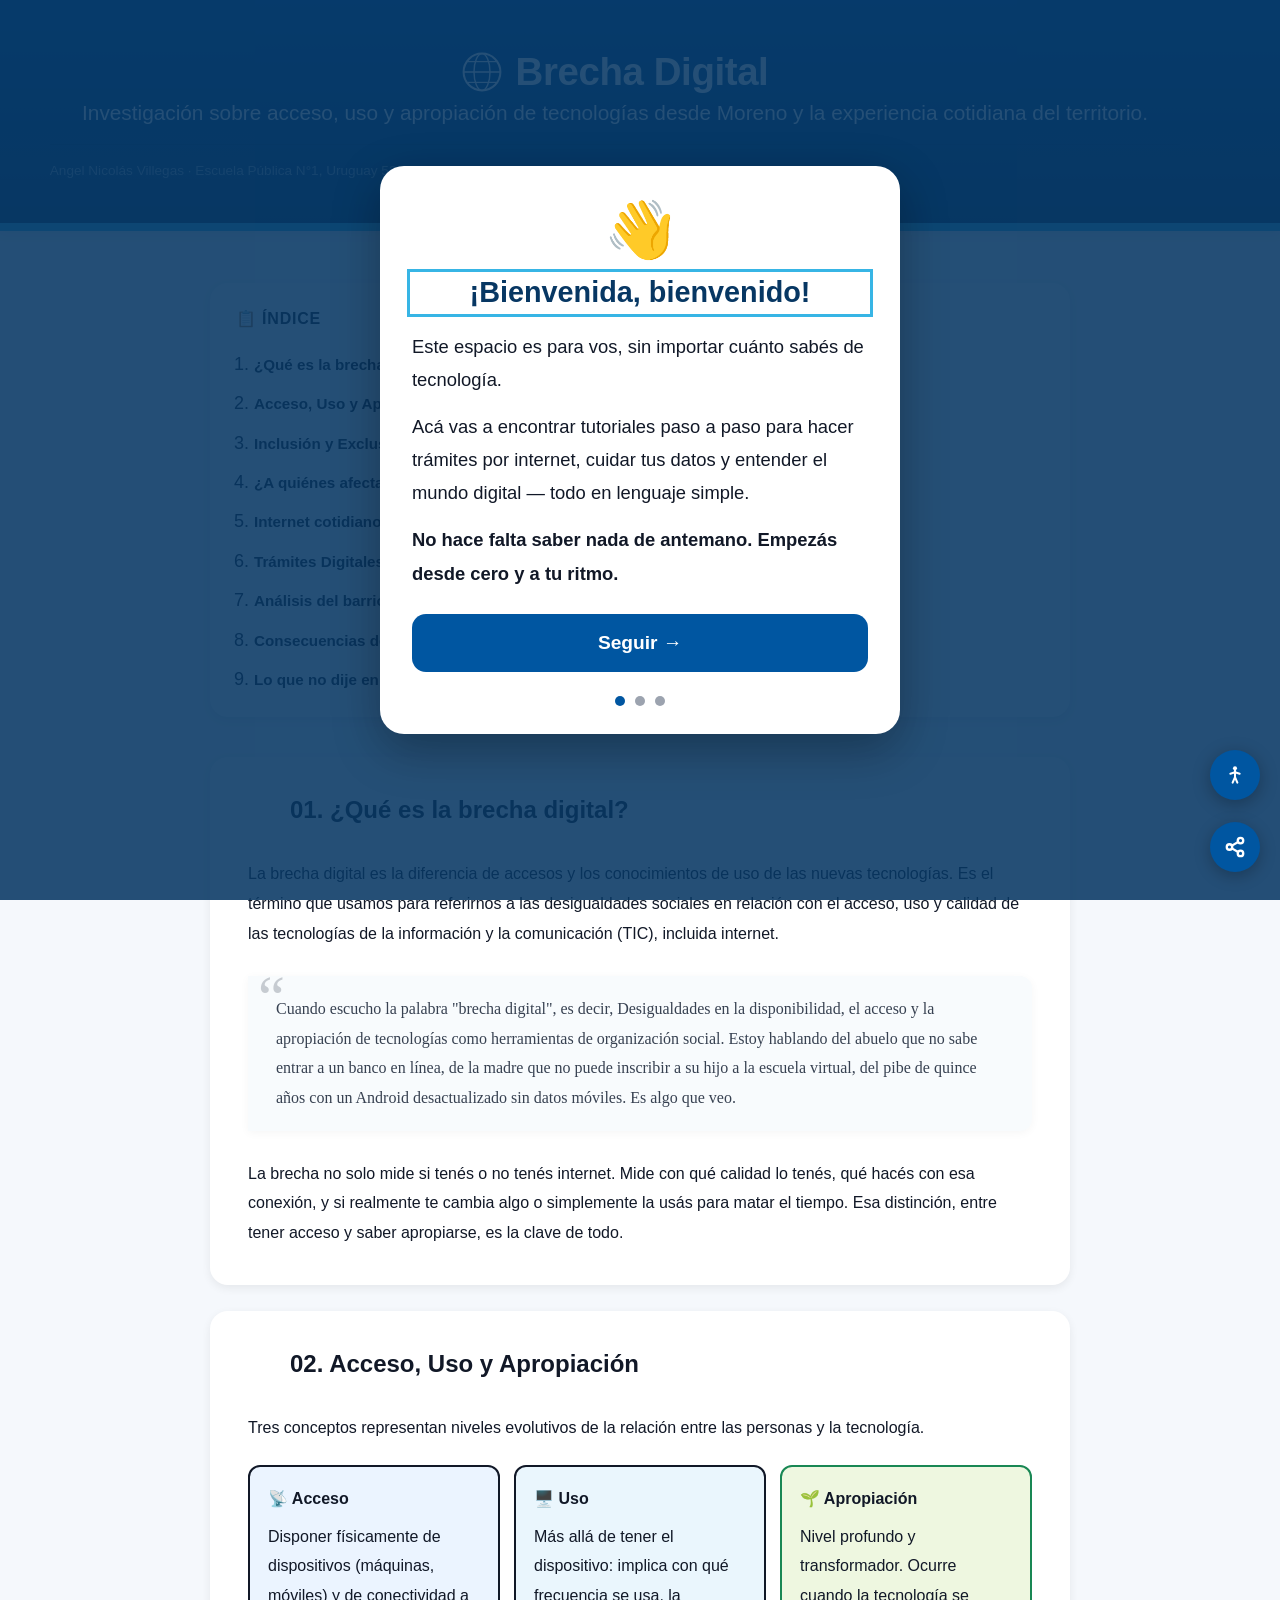
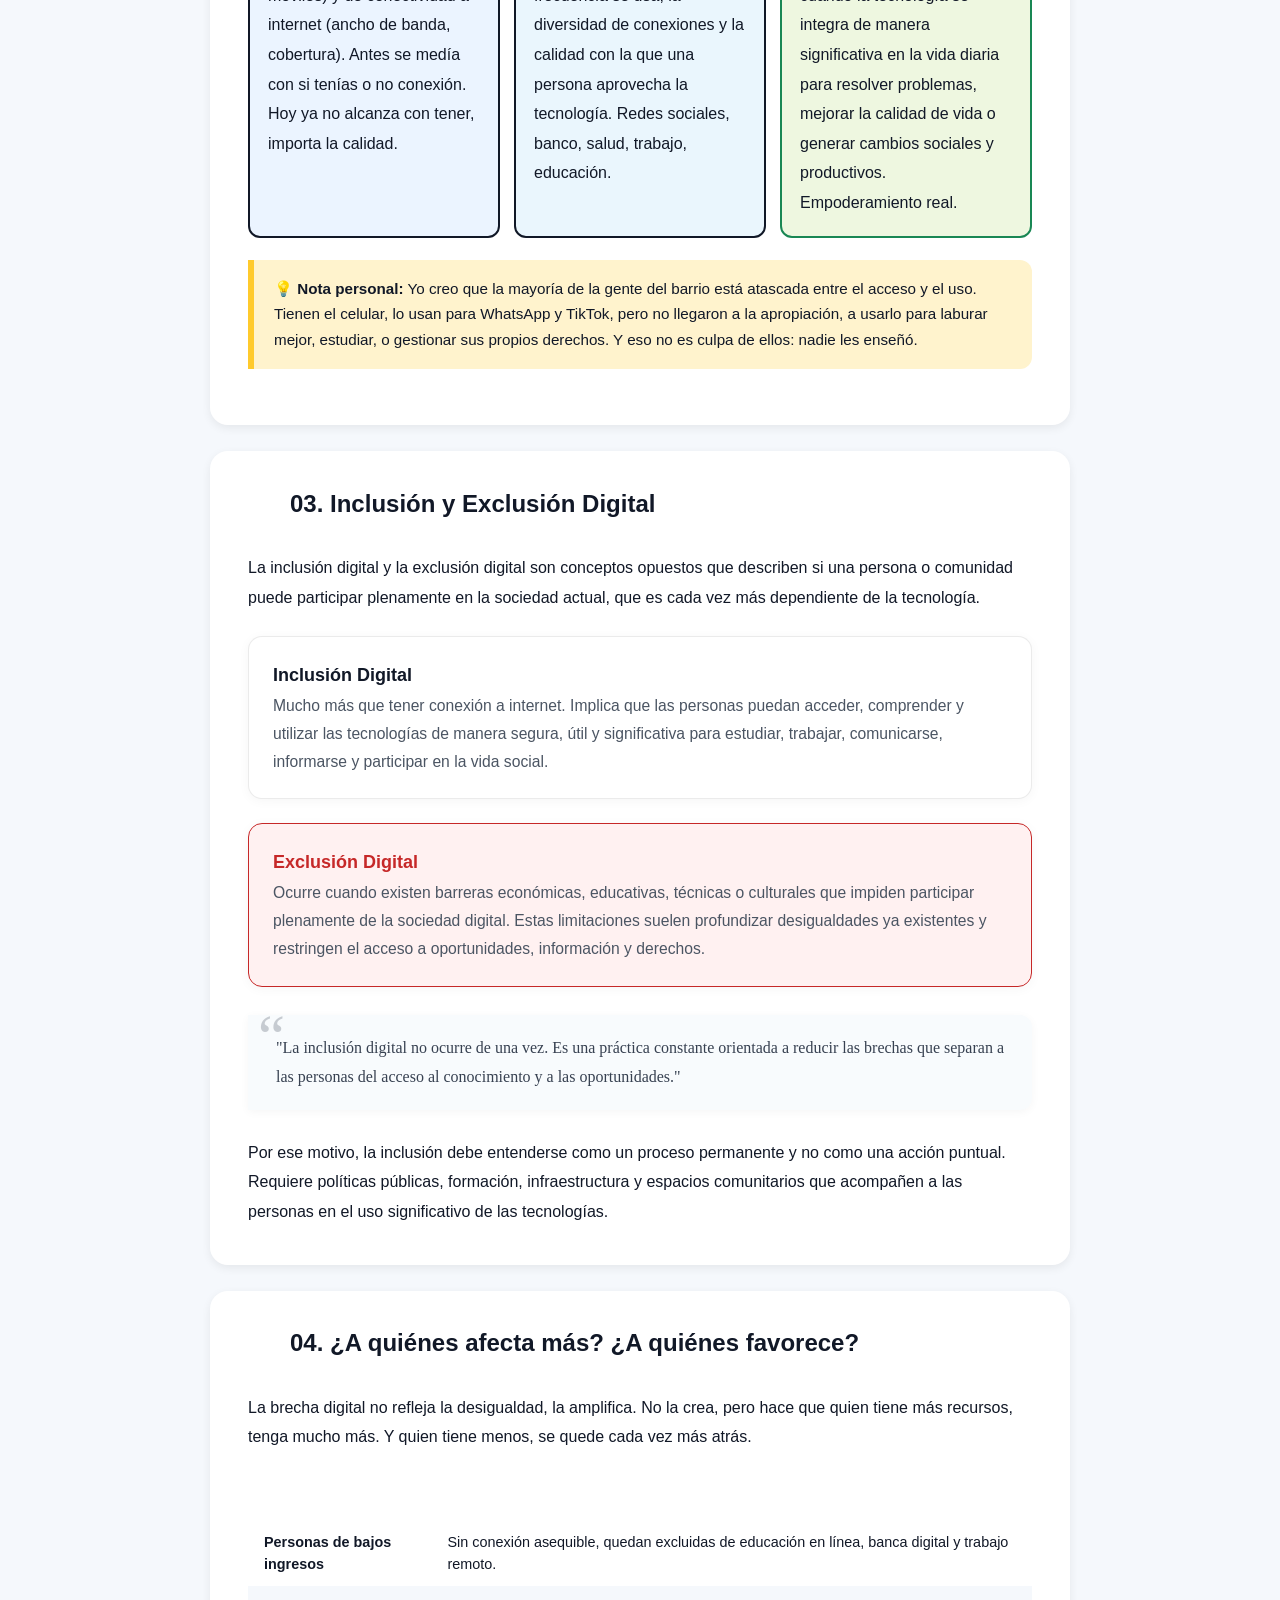
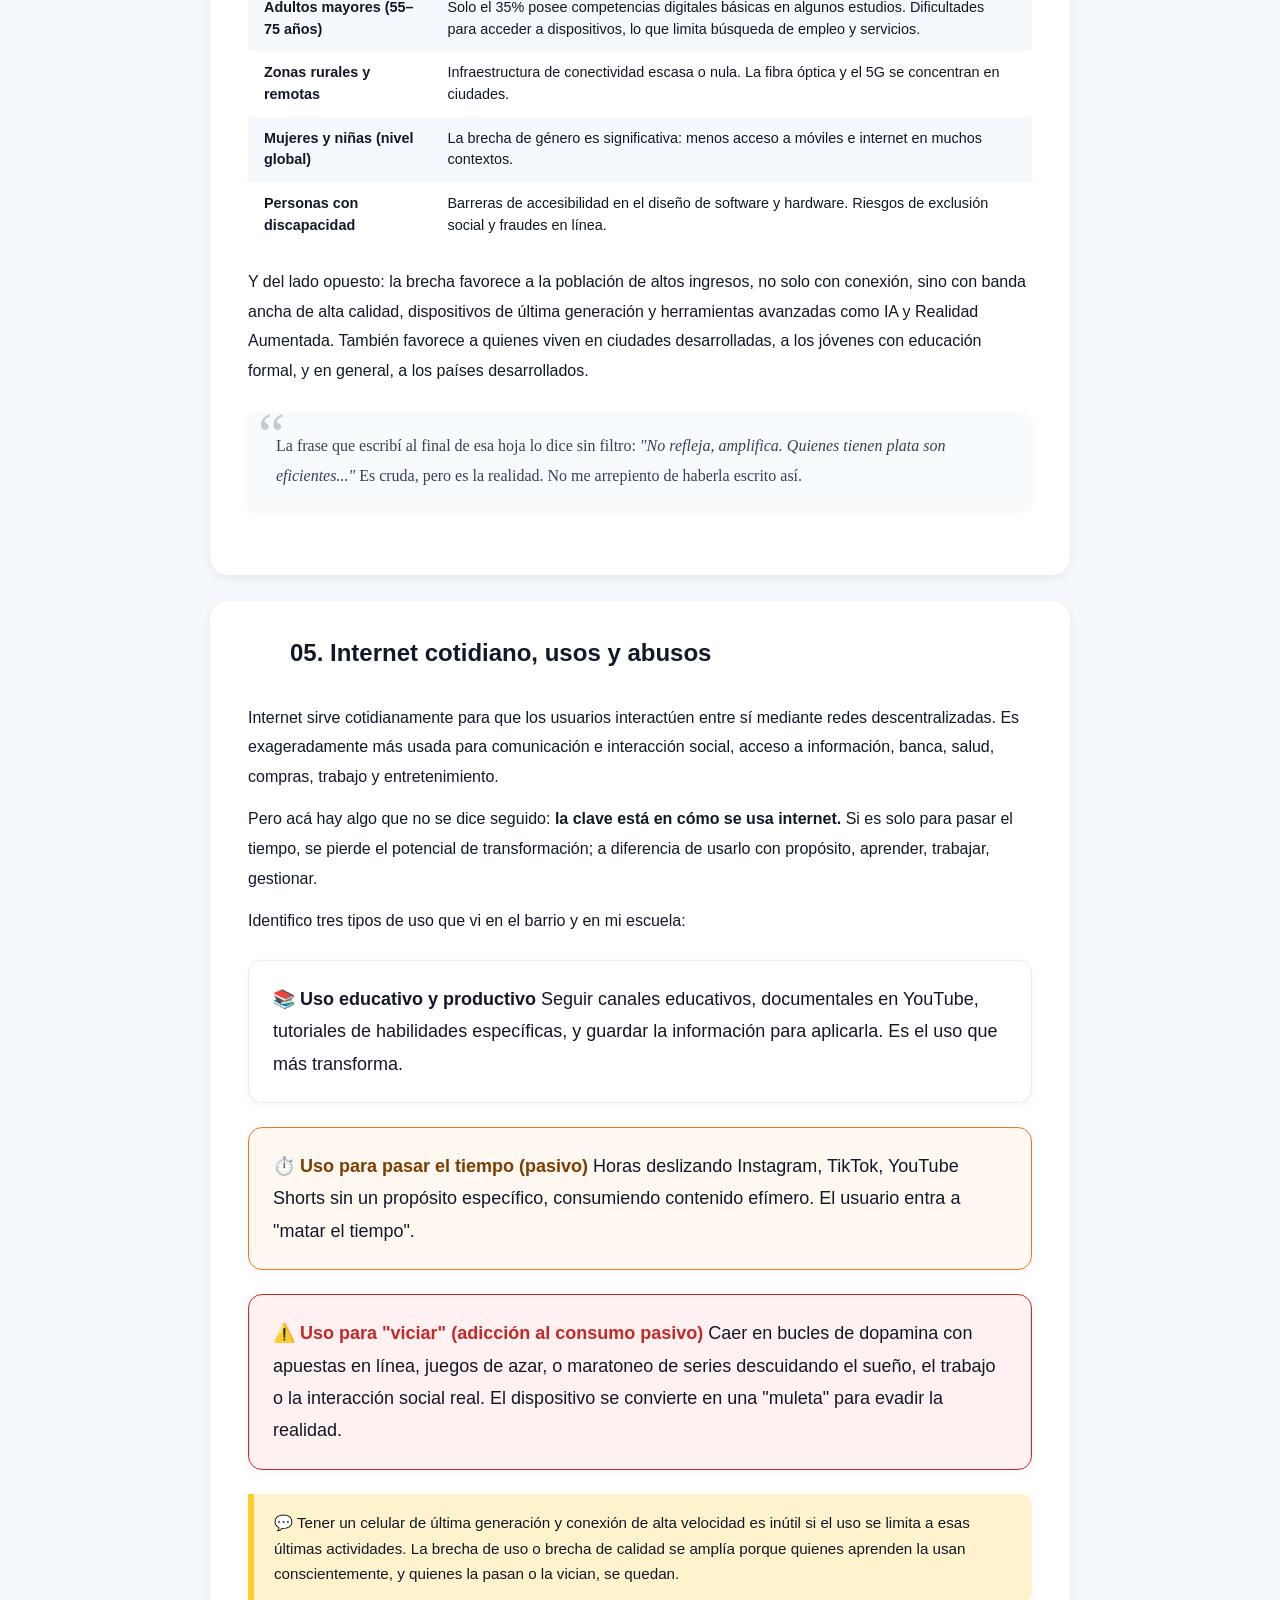
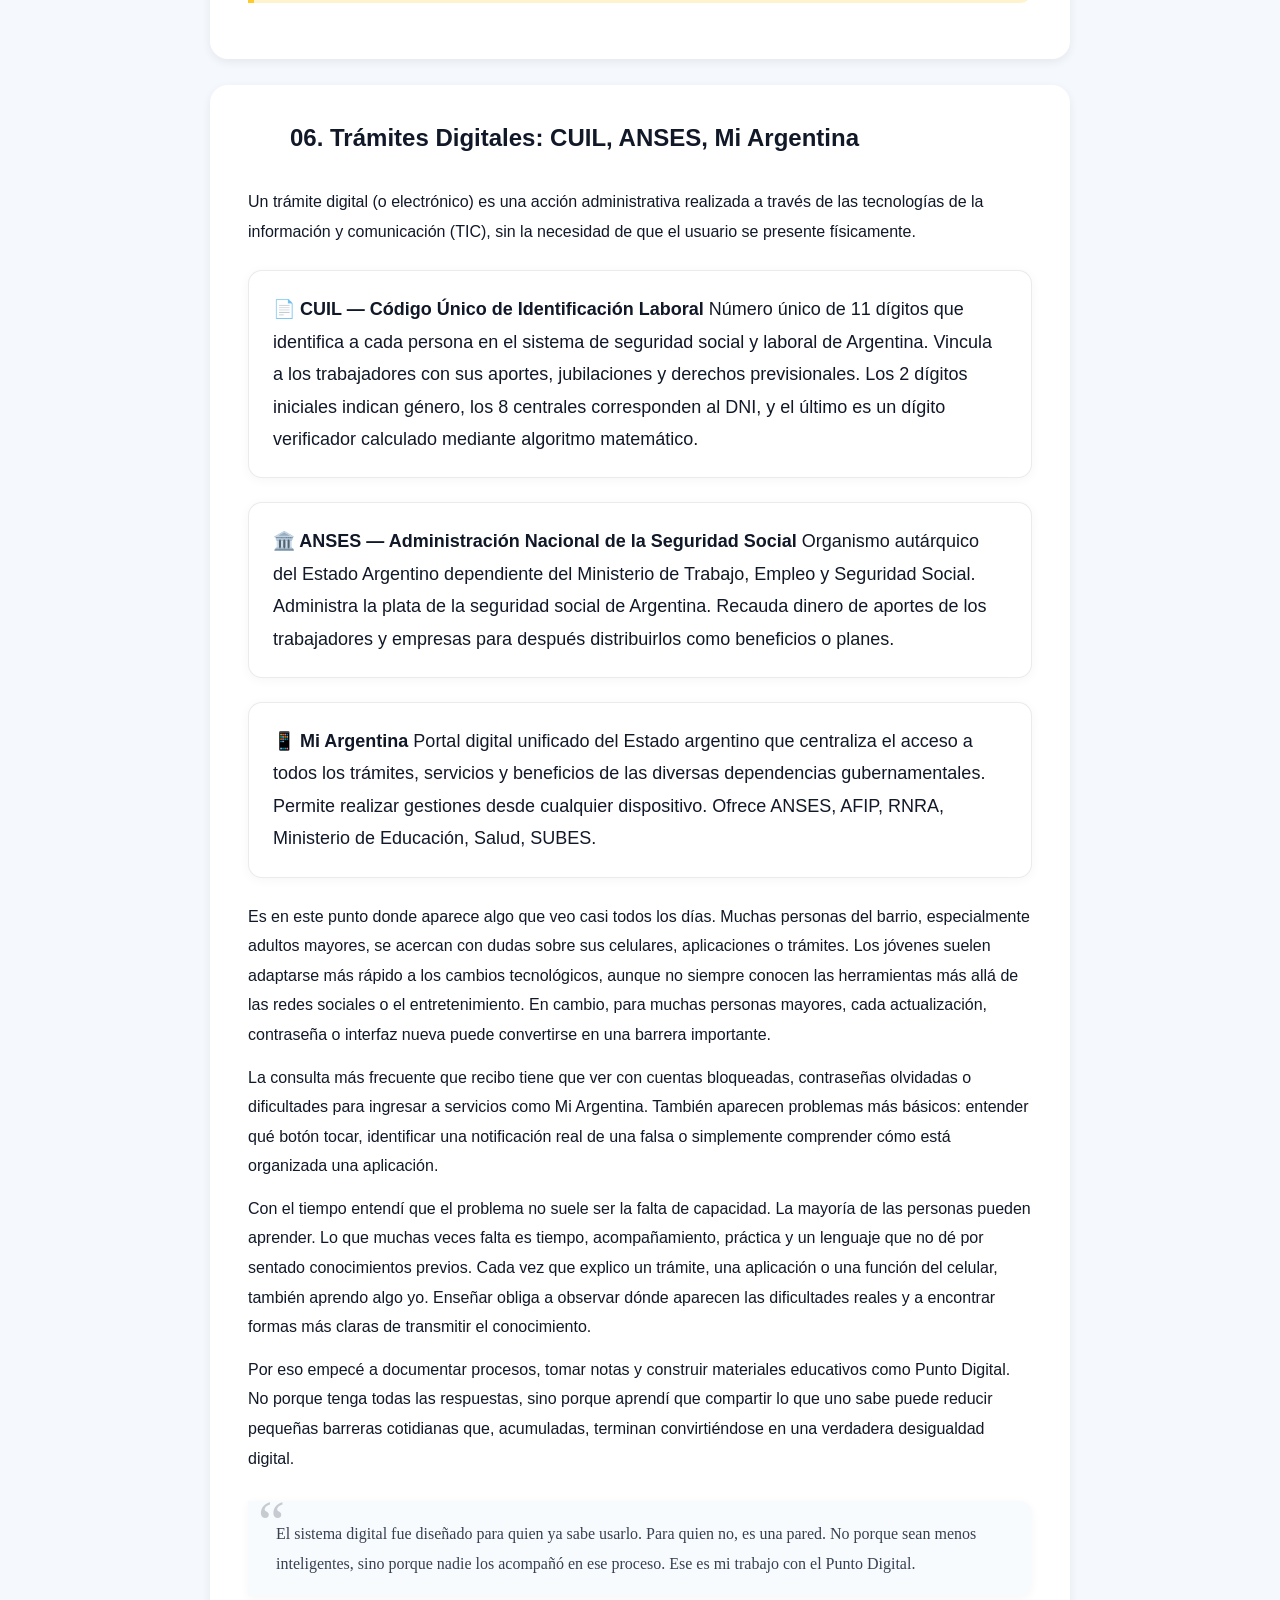
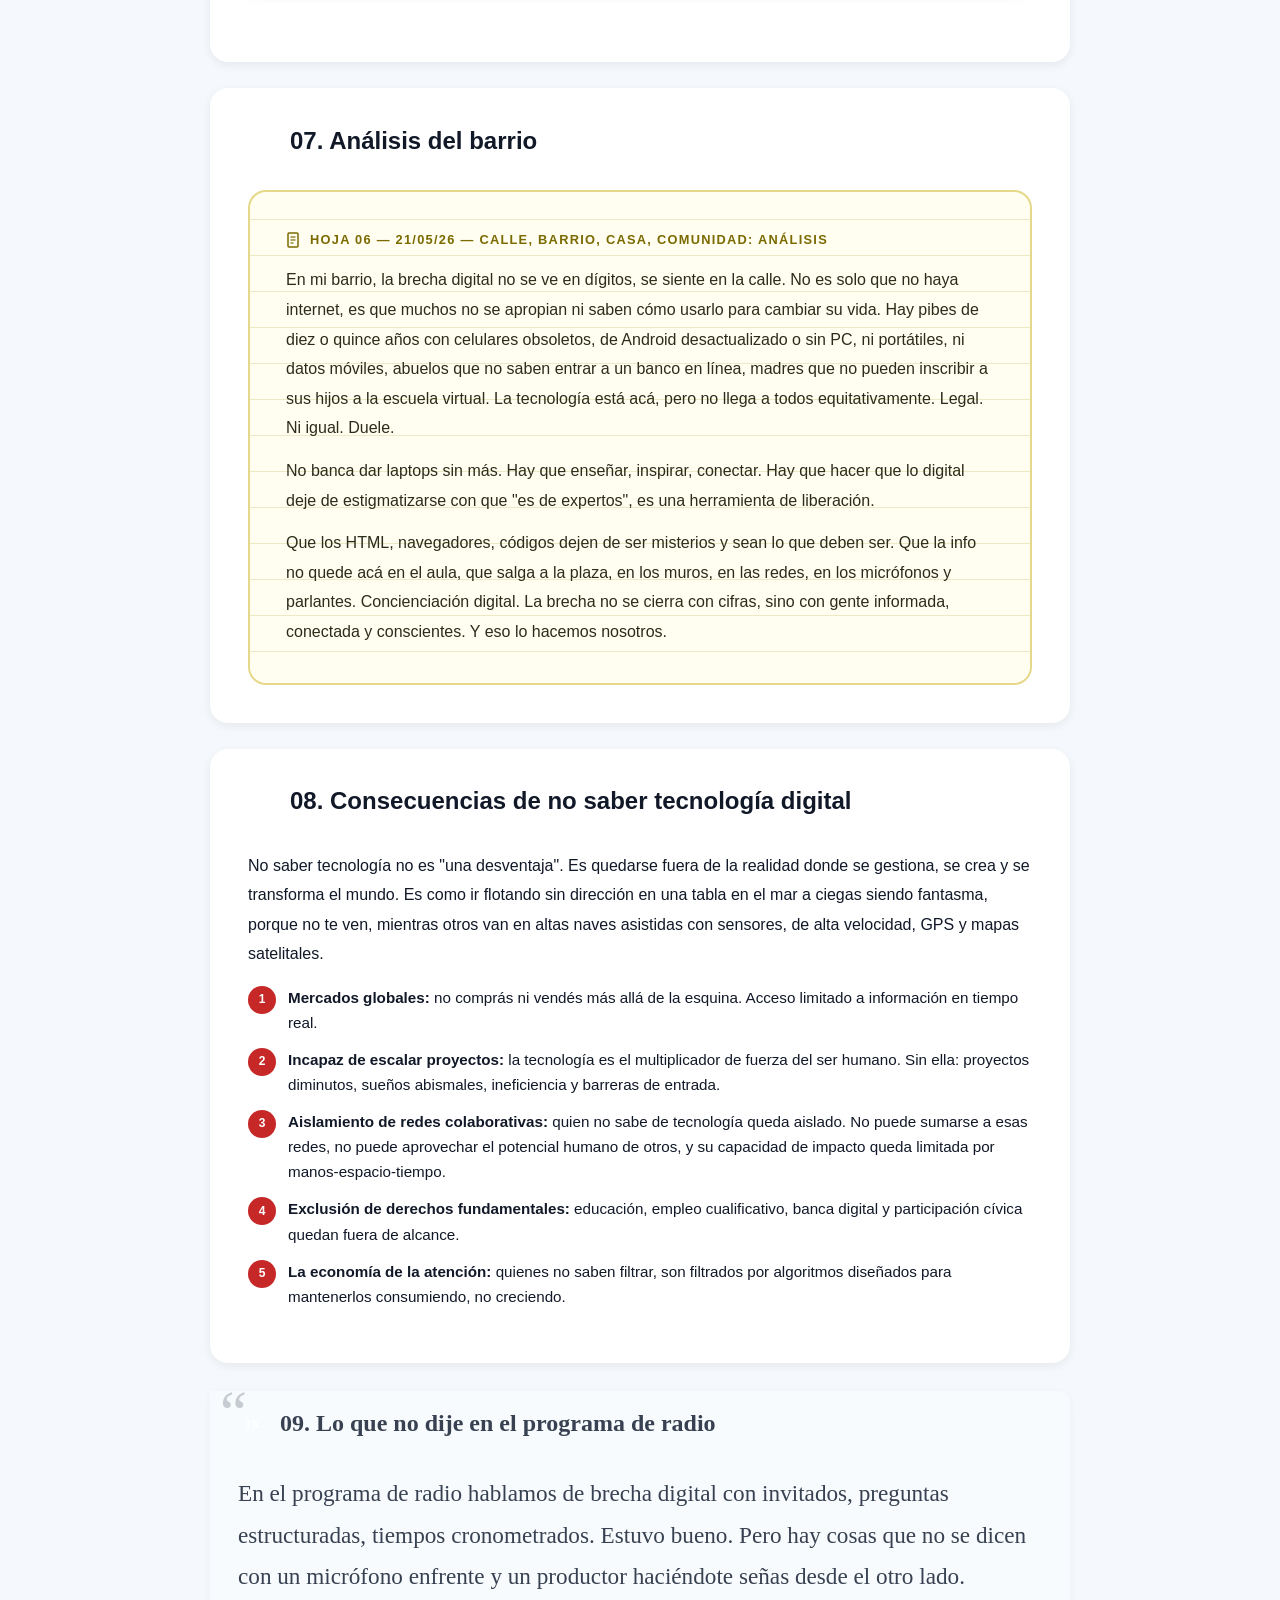
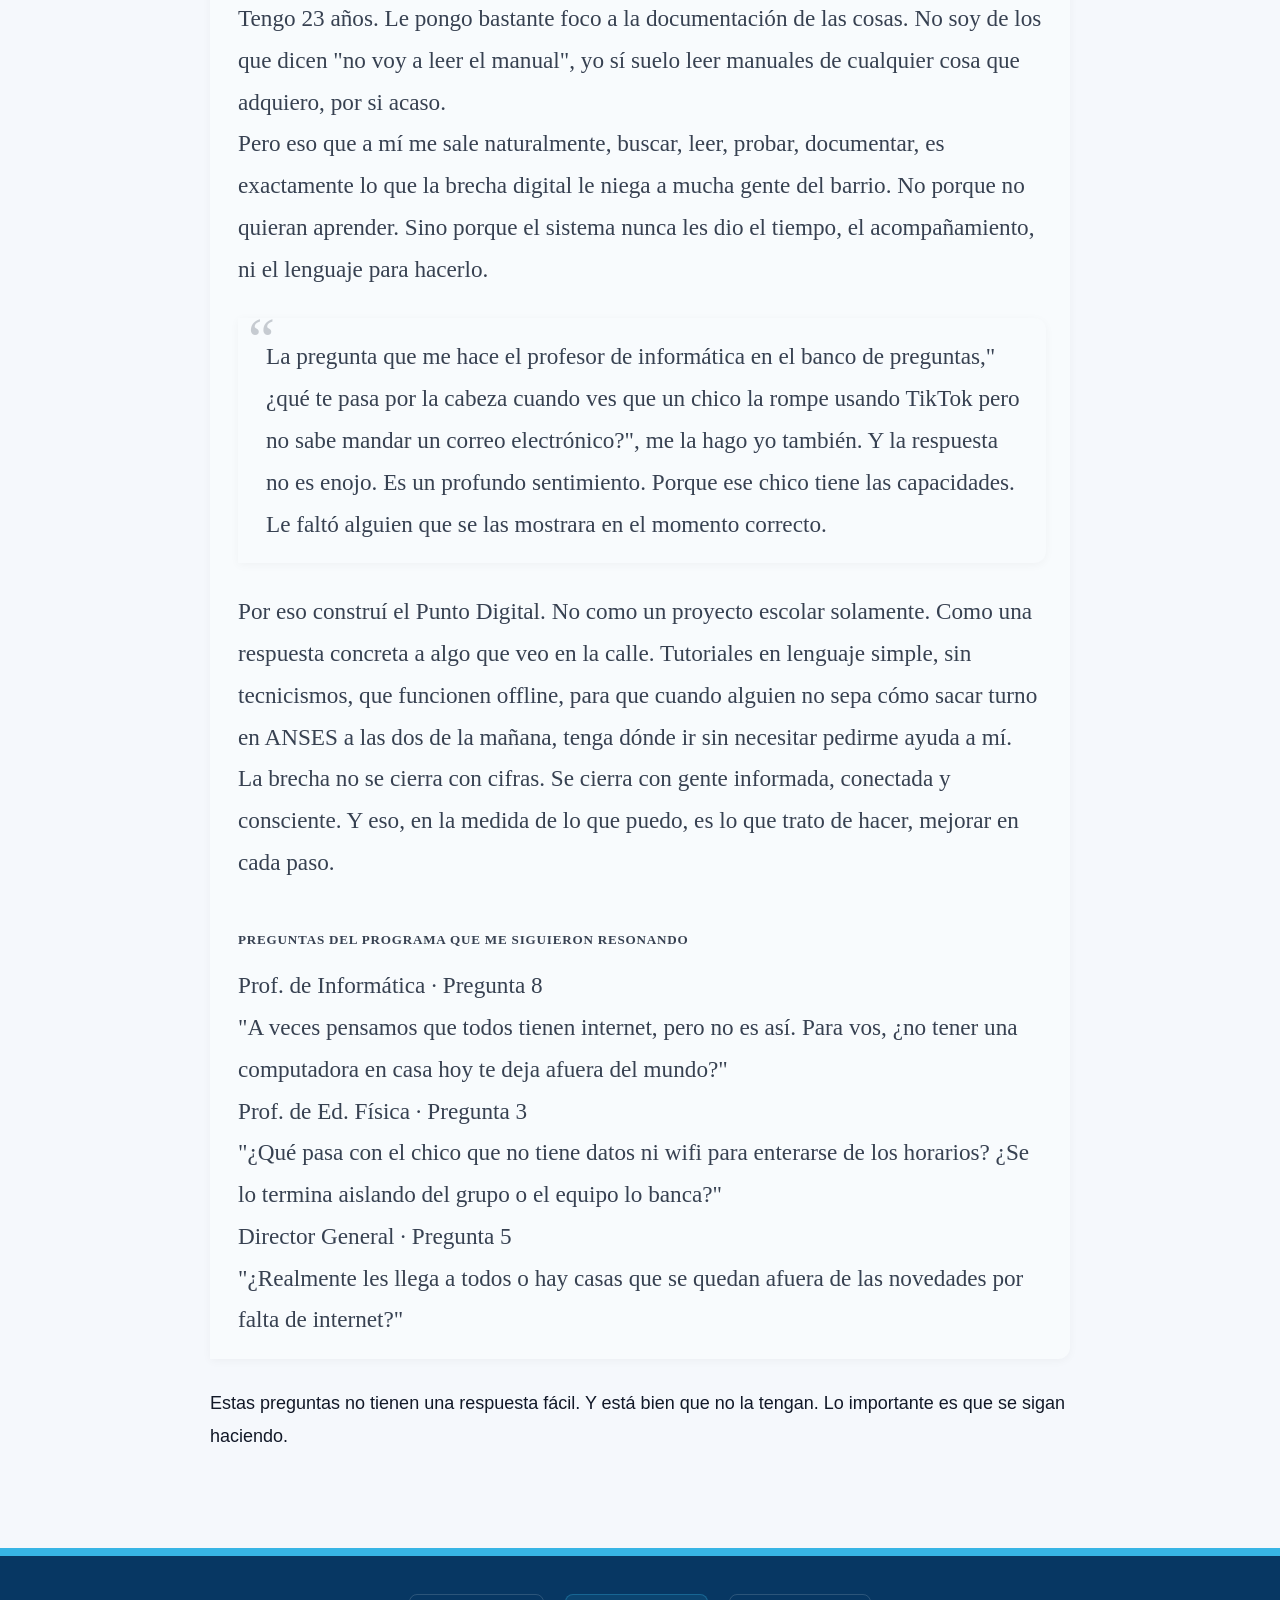
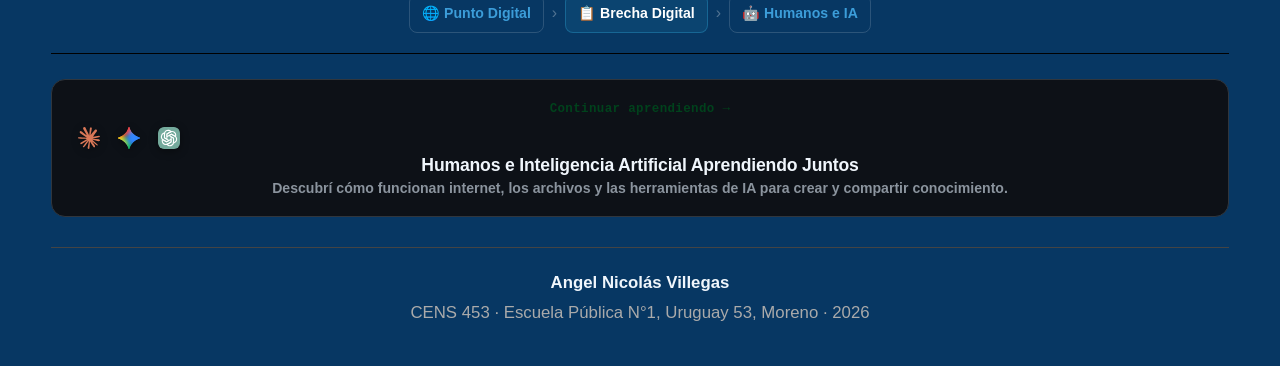
==== commit 51b3b18c: "refactor(accesibilidad): unificar sistema de contraste, optimizar variables CSS y simplificar footer" ====
--- a/brecha-digital/index.html
+++ b/brecha-digital/index.html
@@ -13,26 +13,62 @@
 <!-- ══════════════════════════════════════════════
      HERO
 ══════════════════════════════════════════════ -->
-<header>
-  <div class="hero">
-    <div class="hero-inner">
-      <span class="hero-eyebrow">Trabajo Práctico · Prácticas Digitales 3 · CENS 453</span>
-      <h1>
-        La brecha digital
-        <span>no se ve en datos. Se siente en la calle.</span>
-      </h1>
-      <p class="hero-bajada">
-        Una investigación sobre el acceso, uso y apropiación de las tecnologías — 
-        escrita desde Moreno, desde el barrio, desde lo que veo todos los días.
-      </p>
-      <a href="../index.html" class="bd-volver-inicio" aria-label="Volver a Punto Digital">
-        ← Punto Digital
-      </a>
-      <div class="hero-firma">
-        Ángel Nicolás Villegas · Escuela N°1, Uruguay 53, Moreno · Mayo–Junio 2026
-      </div>
-    </div>
-  </div>
+<header class="header" role="banner">
+    <div class="container">
+
+        <a href="../index.html"
+           class="header-titulo-btn"
+           aria-label="Volver a Punto Digital">
+
+            <span class="header-logo-wrap" aria-hidden="true">
+
+                <svg class="header-logo-svg"
+                     width="40"
+                     height="40"
+                     viewBox="0 0 100 100"
+                     xmlns="http://www.w3.org/2000/svg">
+
+                    <circle cx="50" cy="50" r="46"
+                            fill="none"
+                            stroke="white"
+                            stroke-width="5"/>
+
+                    <ellipse cx="50" cy="50"
+                             rx="20"
+                             ry="46"
+                             fill="none"
+                             stroke="white"
+                             stroke-width="3.5"/>
+
+                    <line x1="4" y1="50" x2="96" y2="50"
+                          stroke="white"
+                          stroke-width="3.5"/>
+
+                    <line x1="14" y1="24" x2="86" y2="24"
+                          stroke="white"
+                          stroke-width="3"/>
+
+                    <line x1="14" y1="76" x2="86" y2="76"
+                          stroke="white"
+                          stroke-width="3"/>
+                </svg>
+
+            </span>
+
+            <h1>Brecha Digital</h1>
+
+        </a>
+
+        <p>
+            Investigación sobre acceso, uso y apropiación de tecnologías
+            desde Moreno y la experiencia cotidiana del territorio.
+        </p>
+
+        <div class="hero-firma">
+            Angel Nicolás Villegas · Escuela Pública N°1, Uruguay 53, Moreno · Mayo–Junio 2026
+        </div>
+
+    </div>
 </header>
 
 <!-- ══════════════════════════════════════════════
@@ -45,15 +81,15 @@
   <nav class="nav-indice" aria-label="Índice del trabajo">
     <h2>📋 Índice</h2>
     <ol>
-      <li><a href="#s1">I. ¿Qué es la brecha digital?</a></li>
-      <li><a href="#s2">II. Acceso, Uso y Apropiación</a></li>
-      <li><a href="#s3">III. Inclusión y Exclusión Digital</a></li>
-      <li><a href="#s4">IV. ¿A quiénes afecta más? ¿A quiénes favorece?</a></li>
-      <li><a href="#s5">V. Internet cotidiano — usos y abusos</a></li>
-      <li><a href="#s6">VI. Trámites Digitales: CUIL, ANSES, Mi Argentina</a></li>
-      <li><a href="#s7">VII. Análisis del barrio</a></li>
-      <li><a href="#s8">VIII. Consecuencias de no saber tecnología</a></li>
-      <li><a href="#s9">IX. Lo que no dije en el programa de radio</a></li>
+      <li><a href="#s1"> ¿Qué es la brecha digital?</a></li>
+      <li><a href="#s2"> Acceso, Uso y Apropiación</a></li>
+      <li><a href="#s3"> Inclusión y Exclusión Digital</a></li>
+      <li><a href="#s4"> ¿A quiénes afecta más? ¿A quiénes favorece?</a></li>
+      <li><a href="#s5"> Internet cotidiano — usos y abusos</a></li>
+      <li><a href="#s6"> Trámites Digitales: CUIL, ANSES, Mi Argentina</a></li>
+      <li><a href="#s7"> Análisis del barrio</a></li>
+      <li><a href="#s8"> Consecuencias de no saber tecnología</a></li>
+      <li><a href="#s9"> Lo que no dije en el programa de radio</a></li>
     </ol>
   </nav>
 
@@ -62,7 +98,7 @@
   <section class="seccion" id="s1">
     <div class="seccion-titulo">
       <div class="seccion-num">I</div>
-      <h2>¿Qué es la brecha digital?</h2>
+      <h2>01. ¿Qué es la brecha digital?</h2>
     </div>
 
     <p>
@@ -73,32 +109,32 @@
 
     <div class="cita-personal">
       <p>
-        Cuando digo "brecha digital", no estoy hablando de algo abstracto.
+        Cuando escucho la palabra "brecha digital", es decir, Desigualdades en la disponibilidad, el acceso y la apropiación de tecnologías como herramientas de organización social.
         Estoy hablando del abuelo que no sabe entrar a un banco en línea,
         de la madre que no puede inscribir a su hijo a la escuela virtual,
         del pibe de quince años con un Android desactualizado sin datos móviles.
-        Es algo que veo en el barrio, no en un paper.
+        Es algo que veo.
       </p>
     </div>
 
     <p>
       La brecha no solo mide si tenés o no tenés internet. Mide con qué calidad lo tenés,
       qué hacés con esa conexión, y si realmente te cambia algo o simplemente la usás para matar el tiempo.
-      Esa distinción — entre tener acceso y saber apropiarse — es la clave de todo.
-    </p>
-  </section>
-
-
-  <!-- S2 — Acceso, Uso, Apropiación -->
+      Esa distinción, entre tener acceso y saber apropiarse, es la clave de todo.
+    </p>
+  </section>
+
+
+  <!-- S2 —  Acceso, Uso, Apropiación -->
   <section class="seccion" id="s2">
     <div class="seccion-titulo">
       <div class="seccion-num">II</div>
-      <h2>Acceso, Uso y Apropiación</h2>
-    </div>
-
-    <p>
-      Estos tres conceptos representan niveles evolutivos de la relación entre las personas
-      y la tecnología. No son etapas obligatorias — se puede estar estancado en cualquiera de ellas.
+      <h2>02. Acceso, Uso y Apropiación</h2>
+    </div>
+
+    <p>
+      Tres conceptos representan niveles evolutivos de la relación entre las personas
+      y la tecnología. 
     </p>
 
     <div class="triple-grid">
@@ -107,7 +143,7 @@
         <p>
           Disponer físicamente de dispositivos (máquinas, móviles) y de conectividad a internet 
           (ancho de banda, cobertura). Antes se medía con si tenías o no conexión. Hoy ya no alcanza 
-          con tener — importa la calidad.
+          con tener, importa la calidad.
         </p>
       </div>
       <div class="triple-card uso">
@@ -131,7 +167,7 @@
     <div class="alerta">
       💡 <strong>Nota personal:</strong> Yo creo que la mayoría de la gente del barrio está
       atascada entre el acceso y el uso. Tienen el celular, lo usan para WhatsApp y TikTok,
-      pero no llegaron a la apropiación — a usarlo para laburar mejor, estudiar, o gestionar
+      pero no llegaron a la apropiación, a usarlo para laburar mejor, estudiar, o gestionar
       sus propios derechos. Y eso no es culpa de ellos: nadie les enseñó.
     </div>
   </section>
@@ -141,7 +177,7 @@
   <section class="seccion" id="s3">
     <div class="seccion-titulo">
       <div class="seccion-num">III</div>
-      <h2>Inclusión y Exclusión Digital</h2>
+      <h2>03. Inclusión y Exclusión Digital</h2>
     </div>
 
     <p>
@@ -153,29 +189,27 @@
     <div class="def-bloque">
       <strong>Inclusión Digital</strong>
       <span>
-        Mucho más allá de simplemente "tener internet". Es un proceso integral que busca garantizar 
-        que todas las personas, sin importar su condición socioeconómica, edad, género o ubicación, 
-        tengan la capacidad de acceder a las TIC de forma asequible y con calidad, desarrollar 
-        habilidades para usarlas de forma efectiva y segura, y apropiarse de la tecnología 
-        para mejorar su calidad de vida.
+        <p> Mucho más que tener conexión a internet. Implica que las personas puedan acceder, comprender y utilizar las tecnologías de manera segura, útil y significativa para estudiar, trabajar, comunicarse, informarse y participar en la vida social. </p>
       </span>
     </div>
 
     <div class="def-bloque" style="border-color: var(--rojo); background: #FFF1F1;">
       <strong style="color: var(--rojo);">Exclusión Digital</strong>
       <span>
-        Es la situación de marginación que sufren quienes no pueden participar en la sociedad digital 
-        debido a múltiples barreras. No es un estado estático, sino un proceso que ahonda otras formas 
-        de pobreza y desigualdad. Quienes la sufren quedan fuera de derechos fundamentales como 
-        la educación, el empleo cualificado, la banca digital y la participación cívica.
-      </span>
-    </div>
-
-    <p>
-      La nota al pie que escribí en mis apuntes lo resume bien:
-      <em>"La inclusión es un hábito por cerrar la brecha."</em>
-      No es un evento, no es regalar laptops, no es una campaña. Es un trabajo cotidiano.
-    </p>
+        <p> Ocurre cuando existen barreras económicas, educativas, técnicas o culturales que impiden participar plenamente de la sociedad digital. Estas limitaciones suelen profundizar desigualdades ya existentes y restringen el acceso a oportunidades, información y derechos. </p>
+    </span>
+    </div>
+
+<div class="cita-personal">
+  <p>
+    "La inclusión digital no ocurre de una vez. Es una práctica constante orientada a reducir las brechas que separan a las personas del acceso al conocimiento y a las oportunidades."
+  </p>
+</div>
+
+<p>
+  Por ese motivo, la inclusión debe entenderse como un proceso permanente y no como una acción puntual.
+  Requiere políticas públicas, formación, infraestructura y espacios comunitarios que acompañen a las personas en el uso significativo de las tecnologías.
+</p>
   </section>
 
 
@@ -183,11 +217,11 @@
   <section class="seccion" id="s4">
     <div class="seccion-titulo">
       <div class="seccion-num">IV</div>
-      <h2>¿A quiénes afecta más? ¿A quiénes favorece?</h2>
-    </div>
-
-    <p>
-      La brecha digital no refleja la desigualdad — la amplifica. No la crea, pero hace que
+      <h2>04. ¿A quiénes afecta más? ¿A quiénes favorece?</h2>
+    </div>
+
+    <p>
+      La brecha digital no refleja la desigualdad, la amplifica. No la crea, pero hace que
       quien tiene más recursos, tenga mucho más. Y quien tiene menos, se quede cada vez más atrás.
     </p>
 
@@ -196,7 +230,7 @@
         <thead>
           <tr>
             <th>Grupo</th>
-            <th>¿Por qué los afecta más?</th>
+            <th>04. ¿Por qué los afecta más?</th>
           </tr>
         </thead>
         <tbody>
@@ -225,7 +259,7 @@
     </div>
 
     <p style="margin-top: 16px;">
-      Y del lado opuesto: la brecha favorece a la población de altos ingresos — no solo con conexión, 
+      Y del lado opuesto: la brecha favorece a la población de altos ingresos, no solo con conexión, 
       sino con banda ancha de alta calidad, dispositivos de última generación y herramientas avanzadas 
       como IA y Realidad Aumentada. También favorece a quienes viven en ciudades desarrolladas, 
       a los jóvenes con educación formal, y en general, a los países desarrollados.
@@ -245,7 +279,7 @@
   <section class="seccion" id="s5">
     <div class="seccion-titulo">
       <div class="seccion-num">V</div>
-      <h2>Internet cotidiano — usos y abusos</h2>
+      <h2>05. Internet cotidiano, usos y abusos</h2>
     </div>
 
     <p>
@@ -257,7 +291,7 @@
     <p>
       Pero acá hay algo que no se dice seguido: <strong>la clave está en cómo se usa internet.</strong>
       Si es solo para pasar el tiempo, se pierde el potencial de transformación; a diferencia de usarlo 
-      con propósito — aprender, trabajar, gestionar.
+      con propósito, aprender, trabajar, gestionar.
     </p>
 
     <p>Identifico tres tipos de uso que vi en el barrio y en mi escuela:</p>
@@ -299,7 +333,7 @@
   <section class="seccion" id="s6">
     <div class="seccion-titulo">
       <div class="seccion-num">VI</div>
-      <h2>Trámites Digitales: CUIL, ANSES, Mi Argentina</h2>
+      <h2>06. Trámites Digitales: CUIL, ANSES, Mi Argentina</h2>
     </div>
 
     <p>
@@ -337,17 +371,38 @@
     </div>
 
     <p>
-      Este es el contexto donde mi experiencia directa entra en juego. Constantemente me llegan personas 
-      del barrio — principalmente adultos mayores — con preguntas sobre sus dispositivos. La consulta 
-      más frecuente: pérdida de contraseña de Mi Argentina, o simplemente no saber manejar la interfaz.
-      La segunda: no tener el tiempo ni poner el recurso cognitivo que se requiere para manejar 
-      estas tecnologías.
-    </p>
-
+  Es en este punto donde aparece algo que veo casi todos los días. Muchas personas del barrio,
+  especialmente adultos mayores, se acercan con dudas sobre sus celulares, aplicaciones o trámites.
+  Los jóvenes suelen adaptarse más rápido a los cambios tecnológicos, aunque no siempre conocen las
+  herramientas más allá de las redes sociales o el entretenimiento. En cambio, para muchas personas
+  mayores, cada actualización, contraseña o interfaz nueva puede convertirse en una barrera importante.
+</p>
+
+<p>
+  La consulta más frecuente que recibo tiene que ver con cuentas bloqueadas, contraseñas olvidadas
+  o dificultades para ingresar a servicios como Mi Argentina. También aparecen problemas más básicos:
+  entender qué botón tocar, identificar una notificación real de una falsa o simplemente comprender
+  cómo está organizada una aplicación.
+</p>
+
+<p>
+  Con el tiempo entendí que el problema no suele ser la falta de capacidad. La mayoría de las personas
+  pueden aprender. Lo que muchas veces falta es tiempo, acompañamiento, práctica y un lenguaje que no
+  dé por sentado conocimientos previos. Cada vez que explico un trámite, una aplicación o una función
+  del celular, también aprendo algo yo. Enseñar obliga a observar dónde aparecen las dificultades reales
+  y a encontrar formas más claras de transmitir el conocimiento.
+</p>
+
+<p>
+  Por eso empecé a documentar procesos, tomar notas y construir materiales educativos como Punto Digital.
+  No porque tenga todas las respuestas, sino porque aprendí que compartir lo que uno sabe puede reducir
+  pequeñas barreras cotidianas que, acumuladas, terminan convirtiéndose en una verdadera desigualdad
+  digital.
+</p>
     <div class="cita-personal">
       <p>
-        Y ahí está la trampa: el sistema digital fue diseñado para quien ya sabe usarlo.
-        Para quien no, es una pared. No porque sean menos inteligentes — sino porque nadie 
+        El sistema digital fue diseñado para quien ya sabe usarlo.
+        Para quien no, es una pared. No porque sean menos inteligentes, sino porque nadie 
         los acompañó en ese proceso. Ese es mi trabajo con el Punto Digital.
       </p>
     </div>
@@ -358,7 +413,7 @@
   <section class="seccion" id="s7">
     <div class="seccion-titulo">
       <div class="seccion-num">VII</div>
-      <h2>Análisis del barrio</h2>
+      <h2>07. Análisis del barrio</h2>
     </div>
 
     <div class="barrio-bloque" role="blockquote" aria-label="Análisis personal escrito estilo cuaderno">
@@ -400,13 +455,13 @@
   <section class="seccion" id="s8">
     <div class="seccion-titulo">
       <div class="seccion-num">VIII</div>
-      <h2>Consecuencias de no saber tecnología digital</h2>
+      <h2>08. Consecuencias de no saber tecnología digital</h2>
     </div>
 
     <p>
       No saber tecnología no es "una desventaja". Es quedarse fuera de la realidad donde 
       se gestiona, se crea y se transforma el mundo. Es como ir flotando sin dirección 
-      en una tabla en el mar a ciegas siendo fantasma — porque no te ven — mientras otros 
+      en una tabla en el mar a ciegas siendo fantasma, porque no te ven, mientras otros 
       van en altas naves asistidas con sensores, de alta velocidad, GPS y mapas satelitales.
     </p>
 
@@ -443,38 +498,33 @@
 
 
   <!-- S9 — Lo personal / lo no dicho -->
-  <section class="seccion personal" id="s9">
+<div class="cita-personal cita-reflexion">
     <div class="seccion-titulo">
       <div class="seccion-num">IX</div>
-      <h2>Lo que no dije en el programa de radio</h2>
+      <h2>09. Lo que no dije en el programa de radio</h2>
     </div>
 
     <p>
       En el programa de radio hablamos de brecha digital con invitados, preguntas estructuradas,
       tiempos cronometrados. Estuvo bueno. Pero hay cosas que no se dicen con un micrófono enfrente
-      y un productor haciéndote señas desde el vidrio.
+      y un productor haciéndote señas desde el otro lado.
     </p>
 
     <p>
       Tengo 23 años. Le pongo bastante foco a la documentación de las cosas.
-      No soy de los que dicen "no voy a leer el manual" — yo sí suelo leer manuales de cualquier 
-      cosa que adquiero, por si acaso. Uno nunca sabe si no necesita saber algo.
-    </p>
-
-    <p>
-      Pero eso que a mí me sale naturalmente — buscar, leer, probar, documentar —
+      No soy de los que dicen "no voy a leer el manual", yo sí suelo leer manuales de cualquier 
+      cosa que adquiero, por si acaso.
+    </p>
+
+    <p>
+      Pero eso que a mí me sale naturalmente, buscar, leer, probar, documentar,
       es exactamente lo que la brecha digital le niega a mucha gente del barrio.
       No porque no quieran aprender. Sino porque el sistema nunca les dio el tiempo,
       el acompañamiento, ni el lenguaje para hacerlo.
     </p>
 
-    <div class="cita-personal" style="background: rgba(55,181,229,.12); border: 1px solid rgba(55,181,229,.3);">
-      <p>
-        La pregunta que me hace el profesor de informática en el banco de preguntas —
-        "¿qué te pasa por la cabeza cuando ves que un chico la rompe usando TikTok 
-        pero no sabe mandar un correo electrónico?" — me la hago yo también.
-        Y la respuesta no es enojo. Es tristeza. Porque ese chico tiene las capacidades.
-        Le faltó alguien que se las mostrara en el momento correcto.
+    <div class="cita-personal cita-reflexion">
+      <p>La pregunta que me hace el profesor de informática en el banco de preguntas," ¿qué te pasa por la cabeza cuando ves que un chico la rompe usando TikTok pero no sabe mandar un correo electrónico?", me la hago yo también. Y la respuesta no es enojo. Es un profundo sentimiento. Porque ese chico tiene las capacidades. Le faltó alguien que se las mostrara en el momento correcto.
       </p>
     </div>
 
@@ -487,26 +537,25 @@
 
     <p>
       La brecha no se cierra con cifras. Se cierra con gente informada, conectada y consciente.
-      Y eso — en la medida de lo que puedo — es lo que trato de hacer.
-    </p>
-
+      Y eso, en la medida de lo que puedo, es lo que trato de hacer, mejorar en cada paso.
+    </p>
     <!-- Preguntas del radio que resonaron -->
-    <div style="margin-top: 24px; border-top: 1px solid rgba(55,181,229,.25); padding-top: 20px;">
-      <p style="font-size: .82rem; letter-spacing: .06em; text-transform: uppercase; color: var(--celeste); font-weight: 900; margin-bottom: 14px;">
+    <p class="radio-preguntas-titulo">
+      <p style=" margin-top: 44px; font-size: .82rem; letter-spacing: .06em; text-transform: uppercase; color: var(--celeste); font-weight: 900; margin-bottom: 14px;">
         Preguntas del programa que me siguieron resonando
       </p>
 
-      <div class="radio-bloque">
+      <div class="radio-preguntas">
         <div class="radio-label">Prof. de Informática · Pregunta 8</div>
         <p>"A veces pensamos que todos tienen internet, pero no es así. Para vos, ¿no tener una computadora en casa hoy te deja afuera del mundo?"</p>
       </div>
 
-      <div class="radio-bloque">
+      <div class="radio-preguntas">
         <div class="radio-label">Prof. de Ed. Física · Pregunta 3</div>
         <p>"¿Qué pasa con el chico que no tiene datos ni wifi para enterarse de los horarios? ¿Se lo termina aislando del grupo o el equipo lo banca?"</p>
       </div>
 
-      <div class="radio-bloque">
+      <div class="radio-preguntas">
         <div class="radio-label">Director General · Pregunta 5</div>
         <p>"¿Realmente les llega a todos o hay casas que se quedan afuera de las novedades por falta de internet?"</p>
       </div>
@@ -520,58 +569,76 @@
 
 </div>
 </main>
-
-<!-- ══════════════════════════════════════════════
-     FOOTER
-══════════════════════════════════════════════ -->
-<footer>
-  <!-- Navegación entre páginas -->
-  <nav class="footer-nav-paginas" aria-label="Navegación entre páginas del proyecto">
-    <a href="../index.html" class="footer-nav-btn">
-      🌐 Punto Digital
+<footer class="footer" id="pie-pagina" role="contentinfo">
+  <div class="container">
+
+    <nav class="footer-nav-paginas" aria-label="Navegación entre páginas del proyecto">
+      <a href="../index.html" class="footer-nav-btn">
+        🌐 Punto Digital
+      </a>
+      <span class="footer-nav-sep" aria-hidden="true">›</span>
+      <span class="footer-nav-actual" aria-current="page">
+        📋 Brecha Digital
+      </span>
+      <span class="footer-nav-sep" aria-hidden="true">›</span>
+      <a href="./humanos-ia-aprendices.html" class="footer-nav-btn">
+        🤖 Humanos e IA
+      </a>
+    </nav>
+
+    <a href="./humanos-ia-aprendices.html" class="cta-ia" style="margin-top: 25px; display: block;"
+       aria-label="Continuar aprendiendo sobre tecnología e Inteligencia Artificial">
+      <span class="cta-ia-pre" aria-hidden="true">Continuar aprendiendo →</span>
+      
+      <span class="cta-ia-logos" aria-hidden="true">
+        <span class="cta-ia-logo" title="Claude"><img src="../assets/icons/another-icons/AI_Claude_icon.svg" width="22" height="22" alt="" loading="lazy" style="border-radius:6px;"></span>
+        <span class="cta-ia-logo" title="Gemini"><img src="../assets/icons/another-icons/AI_Gemini_icon.svg" width="22" height="22" alt="" loading="lazy"></span>
+        <span class="cta-ia-logo" title="ChatGPT"><img src="../assets/icons/another-icons/AI_ChatGPT_icon.svg" width="22" height="22" alt="" loading="lazy" style="border-radius:6px;"></span>
+      </span>
+
+      <span class="cta-ia-texto">
+        <span class="cta-ia-titulo">Humanos e Inteligencia Artificial Aprendiendo Juntos</span>
+        <span class="cta-ia-sub">Descubrí cómo funcionan internet, los archivos y las herramientas de IA para crear y compartir conocimiento.</span>
+      </span>
     </a>
-    <span class="footer-nav-sep" aria-hidden="true">›</span>
-    <span class="footer-nav-actual" aria-current="page">
-      📋 Brecha Digital
-    </span>
-    <span class="footer-nav-sep" aria-hidden="true">›</span>
-    <a href="./humanos-ia-aprendices.html" class="footer-nav-btn">
-      🤖 Humanos e IA
-    </a>
-  </nav>
-
-  <p>
-    <strong>Ángel Nicolás Villegas</strong><br>
-    Prácticas Digitales 3 · CENS 453 · Escuela N°1, Uruguay 53, Moreno<br>
-    Mayo–Junio 2026
-  </p>
-  <p style="margin-top: 12px; font-size: .8rem; opacity: .6;">
-    Este trabajo es parte del proyecto Punto Digital Comunitario Morenense.
-  </p>
-
-  <!-- ── CTA → humanos-ia-aprendices ── -->
-  <div style="margin-top: 28px; padding-top: 24px; border-top: 1px solid rgba(255,255,255,.12);">
-    <a href="./humanos-ia-aprendices.html" class="cta-ia"
-       style="max-width: 560px; margin: 0 auto;"
-       aria-label="Ir a la página Humanos e IA Aprendices">
-
-      <span class="cta-ia-pre" aria-hidden="true">
-        <span class="cta-ia-prompt">$</span> open humanos-ia-aprendices.html<span class="cta-ia-cursor">▋</span>
-      </span>
-
-      <span class="cta-ia-logos" aria-hidden="true">
-        <span class="cta-ia-logo" title="Claude"><img src="https://www.anthropic.com/images/icons/apple-touch-icon.png" width="22" height="22" alt="Claude" loading="lazy" style="border-radius:6px;"></span>
-        <span class="cta-ia-logo" title="Gemini"><img src="https://www.gstatic.com/lamda/images/gemini_sparkle_v002_d4735304ff6292a690345.svg" width="22" height="22" alt="Gemini" loading="lazy"></span>
-        <span class="cta-ia-logo" title="ChatGPT"><img src="https://cdn.oaistatic.com/assets/favicon-mktg-5exeknamhh2wxfmf7y.webp" width="22" height="22" alt="ChatGPT" loading="lazy" style="border-radius:6px;"></span>
-      </span>
-
-      <span class="cta-ia-texto">
-        <span class="cta-ia-titulo">Humanos e IA Aprendices</span>
-        <span class="cta-ia-sub">Siguiente: aprendé tecnología con ayuda de la Inteligencia Artificial →</span>
-      </span>
-    </a>
+
+    <div style="margin-top:30px; border-top:1px solid #444; padding-top:20px; font-size:0.85rem; color:#aaa; text-align: center;">
+        <p>
+            <strong>Angel Nicolás Villegas</strong><br>
+            CENS 453 · Escuela Pública N°1, Uruguay 53, Moreno · 2026
+        </p>
+    </div>
   </div>
 </footer>
 
+<button id="btn-compartir-flotante" class="btn-compartir-flotante" aria-label="Compartir esta aplicación">
+    <svg width="24" height="24" viewBox="0 0 24 24" fill="none" stroke="currentColor" stroke-width="2.5" stroke-linecap="round" stroke-linejoin="round" aria-hidden="true">
+        <circle cx="18" cy="5" r="3"></circle>
+        <circle cx="6" cy="12" r="3"></circle>
+        <circle cx="18" cy="19" r="3"></circle>
+        <line x1="8.59" y1="13.51" x2="15.42" y2="17.49"></line>
+        <line x1="15.41" y1="6.51" x2="8.59" y2="10.49"></line>
+    </svg>
+</button>
+
+<button id="btn-volver-arriba" class="btn-volver-arriba" aria-label="Volver al inicio de la página">
+    <svg width="22" height="22" viewBox="0 0 22 22" fill="none" xmlns="http://www.w3.org/2000/svg" aria-hidden="true">
+        <path d="M11 18V4M4 11L11 4L18 11" stroke="white" stroke-width="2.8" stroke-linecap="round" stroke-linejoin="round"/>
+    </svg>
+</button>
+
+<script src="../js/storage.js"></script>
+<script src="../js/tutoriales.js"></script>
+<script src="../js/ui.js"></script>
+<script src="../js/components/toast.js"></script>
+<script src="../js/components/progressBar.js"></script>
+<script src="../js/components/tutorialCard.js"></script>
+<script src="../js/voice/speech.js"></script>
+<script src="../js/accesibilidad.js"></script>
+<script src="../js/script.js"></script>
+<script src="../js/onboarding.js"></script>
+<script src="../js/deeplink.js"></script>
+<script src="../js/pwa.js"></script>
+
 </body>
-</html>
+</html>
--- a/css/style.css
+++ b/css/style.css
@@ -2,43 +2,49 @@
    PUNTO DIGITAL COMUNITARIO MORENENSE — v2
    Institucional Argentina · Accesibilidad extrema · 2026
 ========================================================= */
-
 :root {
-    /* ── Paleta institucional ────────────────────────── */
-    --azul-arg:    #0B5AA2;
-    --azul-oscuro: #073763;
-    --celeste-arg: #37B5E5;
-    --fondo:       #F5F8FC;
-    --blanco:      #FFFFFF;
-    --texto:       #1F2937;
-    --texto-suave: #374151;
-    --gris-borde:  #D7E1EA;
-    --verde:       #198754;
-    --amarillo:    #FFF3CD;
-    --amarillo-txt:#664D03;
-    --rojo:        #C62828;
-    --shadow:      0 3px 10px rgba(0,0,0,.07);
-    --radius:      18px;
-    --espacio:     clamp(16px, 3vw, 32px);
-
-    /* ── Escala tipográfica controlada ───────────────── */
-    /* JS solo cambia --fs-scale. Todo lo demás escala junto. */
+    /* ── PALETA INSTITUCIONAL (Optimizada) ──────────────────────── */
+    --azul-arg:      #0056a1; /* Oscurecido para mejor contraste */
+    --azul-oscuro:   #073763;
+    --celeste-arg:   #37B5E5;
+    --fondo:         #F5F8FC;
+    --blanco:        #FFFFFF;
+    --texto:         #111827; /* Negro muy oscuro (Legibilidad total) */
+    --texto-suave:   #374151; /* Gris oscuro (Asegura contraste) */
+    --gris-borde:    #9ca3af; /* Gris marcado (Para ver bien los bordes) */
+    
+    /* ── PALETA DE APOYO ────────────────────────────────────────── */
+    --verde:         #198754;
+    --amarillo:      #FFF3CD;
+    --amarillo-txt:  #664D03;
+    --rojo:          #C62828;
+    
+    /* ── EFECTOS Y ESPACIADO ────────────────────────────────────── */
+    --shadow:        0 3px 10px rgba(0,0,0,.07);
+    --radius:        18px;
+    --espacio:       clamp(16px, 3vw, 32px);
+
+    /* ── ESCALA TIPOGRÁFICA ─────────────────────────────────────── */
     --fs-scale: 1;
-    --fs-xs:   calc(0.82rem  * var(--fs-scale));
-    --fs-sm:   calc(0.95rem  * var(--fs-scale));
-    --fs-md:   calc(1.1rem   * var(--fs-scale));
-    --fs-lg:   calc(1.25rem  * var(--fs-scale));
-    --fs-xl:   calc(1.5rem   * var(--fs-scale));
-    --fs-2xl:  calc(1.9rem   * var(--fs-scale));
-    --fs-3xl:  calc(2.3rem   * var(--fs-scale));
-
-    /* Tamaños fijos que NUNCA escalan (iconos / UI chrome) */
+    --fs-xs:    calc(0.82rem  * var(--fs-scale));
+    --fs-sm:    calc(0.95rem  * var(--fs-scale));
+    --fs-md:    calc(1.1rem   * var(--fs-scale));
+    --fs-lg:    calc(1.25rem  * var(--fs-scale));
+    --fs-xl:    calc(1.5rem   * var(--fs-scale));
+    --fs-2xl:   calc(1.9rem   * var(--fs-scale));
+    --fs-3xl:   calc(2.3rem   * var(--fs-scale));
+
+    /* ── UI CHROME (Tamaños fijos) ──────────────────────────────── */
     --icon-sm: 18px;
     --icon-md: 22px;
     --icon-lg: 28px;
     --btn-fab: 50px;
-}
-
+
+    /* ── VARIABLES ALTO CONTRASTE (Solo activas con clase .modo-contraste) */
+    --hc-bg:     #000000;
+    --hc-texto:  #FFFFFF;
+    --hc-accent: #FFFF00;
+}
 /* ── Reset ─────────────────────────────────────────────── */
 *, *::before, *::after { margin:0; padding:0; box-sizing:border-box; }
 html { scroll-behavior:smooth; }
@@ -2820,13 +2826,13 @@
 }
 
 .cta-ia:hover {
-    border-color: #63dc96;
+    border-color: #007c34;
     box-shadow: 0 0 18px rgba(99,220,150,.22), 0 4px 16px rgba(0,0,0,.3);
     transform: translateY(-2px);
 }
 .cta-ia:hover::before { left: 100%; }
 .cta-ia:focus {
-    outline: 3px solid #63dc96;
+    outline: 3px solid #007430;
     outline-offset: 3px;
 }
 .cta-ia:active { transform: translateY(0); }
@@ -2836,7 +2842,7 @@
     font-family: 'Courier New', Courier, monospace;
     font-size: .78rem;
     font-weight: bold;
-    color: #63dc96;
+    color: #00421c;
     white-space: nowrap;
     display: block;
     letter-spacing: .03em;
@@ -3017,13 +3023,13 @@
     margin-bottom: 24px;
   }
 
-  .hero-firma {
+.hero-firma {
     font-size: .9rem;
-    opacity: .7;
-    border-top: 1px solid rgba(255,255,255,.2);
+    color: rgba(0,0,0,.65);
+    border-top: 1px solid rgba(0,0,0,.12);
     padding-top: 14px;
     margin-top: 14px;
-  }
+}
 
   /* ══════════════════════════════════════
      CONTENEDOR GENERAL
@@ -3125,49 +3131,47 @@
   }
   .seccion p:last-child { margin-bottom: 0; }
 
-  /* ── Cita en primera persona ── */
-  .cita-personal {
-    background: var(--azul-osc);
-    color: #e8f0f8;
-    border-radius: 12px;
-    padding: 20px 24px;
-    margin: 20px 0;
-    font-size: clamp(.95rem, 2.2vw, 1.1rem);
-    line-height: 1.75;
-    font-style: italic;
+/* ── Cita en primera persona ───────────────────────────── */
+
+.cita-personal {
     position: relative;
-  }
-  .cita-personal::before {
-    content: '"';
+    margin: 28px 0;
+    padding: 18px 24px 18px 28px;
+
+    background: #f8fbfd;
+
+    border-left: 5px solid var(--celeste);
+    border-radius: 0 12px 12px 0;
+
+    color: #374151;
+
+    font-family: "Caveat", cursive;
+    font-size: clamp(1.15rem, 2.8vw, 1.45rem);
+    line-height: 1.8;
+
+    box-shadow: 0 2px 10px rgba(0,0,0,.04);
+}
+
+.cita-personal::before {
+    content: "“";
+
     position: absolute;
-    top: -4px; left: 14px;
-    font-size: 3.5rem;
+    top: -8px;
+    left: 10px;
+
+    font-size: 3.8rem;
+    line-height: 1;
+
     color: var(--celeste);
-    line-height: 1;
-    font-style: normal;
-    opacity: .7;
-  }
-  .cita-personal p { color: inherit; padding-top: 16px; }
-
-  /* ── Definición en bloque ── */
-  .def-bloque {
-    border-left: 6px solid var(--celeste);
-    padding: 14px 18px;
-    background: #EAF6FD;
-    border-radius: 0 10px 10px 0;
-    margin: 16px 0;
-  }
-  .def-bloque strong {
-    display: block;
-    color: var(--azul-osc);
-    font-size: 1rem;
-    margin-bottom: 5px;
-  }
-  .def-bloque span {
-    color: var(--suave);
-    font-size: .95rem;
-    line-height: 1.7;
-  }
+    opacity: .25;
+
+    font-family: Georgia, serif;
+}
+
+.cita-personal p {
+    margin: 0;
+    color: inherit;
+}
 
   /* ── Alerta / nota ── */
   .alerta {
@@ -3319,17 +3323,17 @@
   /* ── Sección personal: fondo oscuro ── */
   .seccion.personal {
     background: var(--azul-osc);
-    color: #e0ecf8;
+    color: #000000;
     border-color: #1a4d80;
   }
   .seccion.personal .seccion-titulo { border-color: rgba(55,181,229,.3); }
   .seccion.personal .seccion-titulo h2 { color: var(--celeste); }
-  .seccion.personal p { color: #c8ddf0; }
+  .seccion.personal p { color: #000000; }
   .seccion.personal .seccion-num { background: var(--celeste); color: var(--azul-osc); }
 
   /* ── Preguntas del programa de radio ── */
   .radio-bloque {
-    background: #F0F4F8;
+    background: #000000;
     border-radius: 12px;
     padding: 20px 22px;
     margin: 18px 0;
@@ -3348,14 +3352,14 @@
   /* ── Footer ── */
   footer {
     background: var(--azul-osc);
-    color: #cdd9e8;
+    color: #000000;
     text-align: center;
     padding: 36px 20px;
     border-top: 6px solid var(--celeste);
     font-size: .88rem;
     line-height: 1.8;
   }
-  footer strong { color: white; }
+  footer strong { color: rgb(0, 0, 0); }
 
   /* ── Responsive ── */
   @media (max-width: 600px) {
@@ -3452,7 +3456,7 @@
 
 .hero-bajada {
   font-size: clamp(.95rem, 2.4vw, 1.1rem);
-  color: #8b949e;
+  color: #000000;
   max-width: 620px;
   line-height: 1.7;
   margin-bottom: 26px;
@@ -3504,7 +3508,7 @@
   padding-bottom: 14px;
   border-bottom: 2px solid var(--borde);
 }
-.seccion.dark .seccion-header { border-color: #30363d; }
+.seccion.dark .seccion-header { border-color: #ffffff; }
 
 .seccion-num {
   background: var(--azul); color: white;
@@ -3513,7 +3517,7 @@
   display: flex; align-items: center; justify-content: center;
   flex-shrink: 0;
 }
-.seccion.dark .seccion-num { background: var(--t-green); color: #0d1117; }
+.seccion.dark .seccion-num { background: var(--t-green); color: #84ace9; }
 
 .seccion-header h2 {
   font-size: clamp(1.05rem, 2.8vw, 1.4rem);
@@ -3753,11 +3757,11 @@
     gap: 8px;
     margin-bottom: 24px;
     padding-bottom: 20px;
-    border-bottom: 1px solid rgba(255,255,255,.12);
+    border-bottom: 1px solid rgb(0, 0, 0);
 }
 
 .footer-nav-btn {
-    color: #c8d8e8;
+    color: #3C9DD9;
     text-decoration: none;
     font-size: .88rem;
     font-weight: bold;
@@ -3866,4 +3870,979 @@
 
 .header-titulo-btn:hover .header-logo-svg {
     filter: drop-shadow(0 0 10px rgba(0, 204, 255, 0.45));
+}
+
+.header-titulo-btn:hover .header-logo-svg{
+    filter:drop-shadow(0 0 10px rgba(0,204,255,.4));
+    transform:scale(1.06);
+}
+
+.header-logo-svg{
+    display:block;
+    transform-origin:center;
+    animation:globo-flotar 4s ease-in-out infinite;
+    transition:
+        transform .25s ease,
+        filter .25s ease;
+}
+
+.cta-brecha-etiqueta{
+    color:#2e7d32;
+    font-family:monospace;
+}
+
+.cta-brecha-titulo{
+    color:#145a32;
+}
+
+.cta-brecha-sub{
+    color:#356859;
+}
+
+.header h1 {
+    margin: 0;
+}
+
+.hero-firma {
+    margin-top: 12px;
+    font-size: .85rem;
+    opacity: .65;
+    color: rgba(255,255,255,.75);
+}
+
+/* ── Inclusión / Exclusión Digital ───────────────────── */
+
+.def-bloque {
+margin: 24px 0;
+padding: 22px 24px;
+
+background: #ffffff;
+
+border: 1px solid rgba(0,0,0,.08);
+border-radius: 14px;
+
+box-shadow: 0 2px 12px rgba(0,0,0,.04);
+
+}
+
+.def-bloque h3 {
+margin: 0 0 10px;
+
+font-size: 1.05rem;
+font-weight: 700;
+
+letter-spacing: .02em;
+
+}
+
+.def-bloque p {
+margin: 0;
+
+
+color: #4b5563;
+
+line-height: 1.8;
+font-size: .98rem;
+
+}
+
+.def-bloque.inclusion {
+border-left: 6px solid #22c55e;
+}
+
+.def-bloque.inclusion h3 {
+color: #15803d;
+}
+
+.def-bloque.exclusion {
+border-left: 6px solid #ef4444;
+}
+
+.def-bloque.exclusion h3 {
+color: #b91c1c;
+}
+
+/* ── Concepto clave ─────────────────────────────────── */
+
+.concepto-clave {
+margin: 28px 0;
+
+padding: 16px 20px;
+
+background: #f8fafc;
+
+border-radius: 12px;
+
+font-size: 1rem;
+line-height: 1.8;
+
+color: #334155;
+
+text-align: center;
+
+font-weight: 500;
+
+}
+body {
+    background: var(--fondo);
+    color: var(--texto);
+}
+p,
+li,
+span,
+label,
+strong {
+    color: inherit;
+}
+/* ==================================================
+HUMANOS E IA APRENDICES
+TIMELINE TECNOLÓGICA
+================================================== */
+
+.timeline{
+position:relative;
+max-width:900px;
+margin:48px auto;
+padding:20px 0;
+}
+
+/* línea central */
+
+.timeline::before{
+content:"";
+position:absolute;
+top:0;
+bottom:0;
+left:50%;
+width:4px;
+transform:translateX(-50%);
+background:linear-gradient(
+to bottom,
+#37B5E5,
+#0B5AA2
+);
+border-radius:999px;
+}
+
+/* bloque */
+
+.tl-item{
+position:relative;
+width:calc(50% - 40px);
+padding:22px;
+margin-bottom:32px;
+
+
+background:#ffffff;
+border:1px solid rgba(11,90,162,.12);
+
+border-radius:16px;
+
+box-shadow:
+    0 10px 30px rgba(0,0,0,.05);
+
+transition:
+    transform .25s ease,
+    box-shadow .25s ease;
+
+
+}
+
+/* alternancia */
+
+.tl-item:nth-child(odd){
+margin-right:auto;
+}
+
+.tl-item:nth-child(even){
+margin-left:auto;
+}
+
+/* nodo */
+
+.tl-item::before{
+content:"";
+position:absolute;
+top:28px;
+width:16px;
+height:16px;
+border-radius:50%;
+
+
+background:var(--celeste-arg);
+
+box-shadow:
+    0 0 0 5px rgba(55,181,229,.15),
+    0 0 20px rgba(55,181,229,.45);
+
+
+}
+
+.tl-item:nth-child(odd)::before{
+right:-48px;
+}
+
+.tl-item:nth-child(even)::before{
+left:-48px;
+}
+
+/* año */
+
+.tl-año{
+display:inline-block;
+
+
+font-size:.82rem;
+font-weight:800;
+
+letter-spacing:.08em;
+text-transform:uppercase;
+
+color:var(--azul-arg);
+
+margin-bottom:8px;
+
+
+}
+
+/* título */
+
+.tl-titulo{
+font-size:1.2rem;
+font-weight:800;
+
+
+color:var(--texto);
+
+margin-bottom:10px;
+
+
+}
+
+/* descripción */
+
+.tl-desc{
+color:var(--texto-suave);
+line-height:1.8;
+}
+
+/* hover */
+
+.tl-item:hover{
+transform:translateY(-4px);
+
+
+box-shadow:
+    0 16px 40px rgba(0,0,0,.08);
+
+
+}
+
+/* ==================================================
+MOBILE
+================================================== */
+
+@media (max-width:768px){
+
+.timeline::before{
+    left:20px;
+}
+
+.tl-item{
+    width:calc(100% - 55px);
+    margin-left:55px !important;
+    margin-right:0 !important;
+}
+
+.tl-item::before{
+    left:-43px !important;
+    right:auto !important;
+}
+
+}
+
+/* ==================================================
+NOTA DE APRENDIZAJE
+================================================== */
+
+.nota-aprendizaje{
+margin:48px 0 12px;
+
+
+padding:24px 28px;
+
+background:
+    linear-gradient(
+        135deg,
+        rgba(55,181,229,.08),
+        rgba(11,90,162,.03)
+    );
+
+border-left:6px solid var(--celeste-arg);
+
+border-radius:0 16px 16px 0;
+
+box-shadow:
+    0 8px 24px rgba(0,0,0,.04);
+
+
+}
+
+.nota-aprendizaje strong{
+display:block;
+
+
+margin-bottom:12px;
+
+font-size:1.05rem;
+font-weight:800;
+
+color:var(--azul-oscuro);
+
+letter-spacing:.02em;
+
+
+}
+
+.nota-aprendizaje p{
+margin:0;
+
+
+color:var(--texto);
+
+line-height:1.85;
+
+font-size:1rem;
+
+
+}
+
+.nota-aprendizaje::before{
+content:"💡";
+display:block;
+
+margin-bottom:10px;
+
+font-size:1.4rem;
+
+
+}
+
+/* Hover suave */
+
+.nota-aprendizaje:hover{
+transform:translateY(-2px);
+
+
+transition:
+    transform .25s ease,
+    box-shadow .25s ease;
+
+box-shadow:
+    0 12px 28px rgba(0,0,0,.07);
+
+
+}
+
+/* Mobile */
+
+@media (max-width:768px){
+
+
+.nota-aprendizaje{
+    padding:18px 20px;
+}
+
+.nota-aprendizaje strong{
+    font-size:1rem;
+}
+
+.nota-aprendizaje p{
+    font-size:.95rem;
+    line-height:1.8;
+}
+
+
+}
+
+/* ─────────────────────────────────────────────
+   SECCIONES OSCURAS
+───────────────────────────────────────────── */
+
+.seccion-dark{
+    background:#0f172a;
+    color:#e5edf5;
+    border-radius:18px;
+    padding:32px;
+    margin:32px 0;
+    border:1px solid rgba(255,255,255,.08);
+}
+
+.seccion-dark p{
+    color:#d6e2ee;
+}
+
+.seccion-dark .seccion-num{
+    background:var(--celeste-arg);
+    color:#fff;
+}
+
+.seccion-dark h2{
+    color:#fff;
+}
+
+.seccion-dark .nota-aprendizaje{
+    background:rgba(55,181,229,.08);
+    border-left:4px solid var(--celeste-arg);
+}
+
+/* ==================================================
+EVOLUCIÓN DIGITAL
+================================================== */
+
+.evolucion-digital{
+max-width:800px;
+margin:32px auto;
+}
+
+.ed-paso{
+display:flex;
+gap:18px;
+align-items:flex-start;
+
+
+padding:18px;
+
+background:#ffffff;
+
+border:1px solid rgba(11,90,162,.12);
+border-radius:14px;
+
+box-shadow:
+    0 6px 18px rgba(0,0,0,.04);
+
+opacity:0;
+transform:translateY(20px);
+
+animation:aparecerPaso .6s ease forwards;
+
+}
+
+.ed-paso:nth-child(1){animation-delay:.1s;}
+.ed-paso:nth-child(3){animation-delay:.2s;}
+.ed-paso:nth-child(5){animation-delay:.3s;}
+.ed-paso:nth-child(7){animation-delay:.4s;}
+.ed-paso:nth-child(9){animation-delay:.5s;}
+.ed-paso:nth-child(11){animation-delay:.6s;}
+
+.ed-icono{
+font-size:2rem;
+flex-shrink:0;
+}
+
+.ed-contenido h4{
+margin-bottom:6px;
+color:var(--azul-arg);
+}
+
+.ed-contenido p{
+margin:0;
+color:var(--texto-suave);
+line-height:1.7;
+}
+
+.ed-dato{
+display:inline-block;
+margin-top:8px;
+
+background:#EAF6FD;
+color:var(--azul-oscuro);
+
+padding:4px 10px;
+border-radius:999px;
+
+font-size:.85rem;
+font-weight:700;
+
+}
+
+.ed-flecha{
+text-align:center;
+font-size:1.8rem;
+color:var(--celeste-arg);
+margin:8px 0;
+
+animation:flotarFlecha 2s ease-in-out infinite;
+
+}
+
+@keyframes aparecerPaso{
+to{
+opacity:1;
+transform:translateY(0);
+}
+}
+
+@keyframes flotarFlecha{
+0%,100%{
+transform:translateY(0);
+}
+
+
+50%{
+    transform:translateY(4px);
+}
+
+
+}
+
+/* ==================================================
+EXPLORADOR DE ARCHIVOS EDUCATIVO
+================================================== */
+
+.estructura-archivos{
+position:relative;
+
+
+padding:24px;
+
+background:#0f172a;
+
+border:1px solid rgba(255,255,255,.08);
+
+border-radius:18px;
+
+overflow:hidden;
+
+
+}
+
+.estructura-archivos::before{
+content:"Explorador de Archivos";
+
+
+display:block;
+
+margin-bottom:18px;
+
+color:#8b949e;
+
+font-size:.8rem;
+
+text-transform:uppercase;
+
+letter-spacing:.12em;
+
+font-weight:700;
+
+
+}
+
+/* ───────────────────────── */
+
+.terminal-linea{
+position:relative;
+
+
+display:flex;
+align-items:center;
+gap:12px;
+
+min-height:36px;
+
+padding:6px 0;
+
+opacity:0;
+
+transform:translateY(12px);
+
+animation:archivo-aparece .45s ease forwards;
+
+
+}
+
+/* escalonado */
+
+.terminal-linea:nth-child(2){animation-delay:.05s;}
+.terminal-linea:nth-child(3){animation-delay:.10s;}
+.terminal-linea:nth-child(4){animation-delay:.15s;}
+.terminal-linea:nth-child(5){animation-delay:.20s;}
+.terminal-linea:nth-child(6){animation-delay:.25s;}
+.terminal-linea:nth-child(7){animation-delay:.30s;}
+.terminal-linea:nth-child(8){animation-delay:.35s;}
+.terminal-linea:nth-child(9){animation-delay:.40s;}
+.terminal-linea:nth-child(10){animation-delay:.45s;}
+.terminal-linea:nth-child(11){animation-delay:.50s;}
+
+/* ───────────────────────── */
+
+.terminal-comentario{
+color:#8b949e;
+
+
+font-style:italic;
+
+margin-bottom:8px;
+
+
+}
+
+/* ───────────────────────── */
+
+.nivel-1{
+padding-left:24px;
+}
+
+.nivel-2{
+padding-left:60px;
+}
+
+/* línea vertical */
+
+.nivel-1::before,
+.nivel-2::before{
+content:"";
+
+
+position:absolute;
+
+left:12px;
+top:-6px;
+bottom:-6px;
+
+width:2px;
+
+background:rgba(55,181,229,.25);
+
+
+}
+
+.nivel-2::before{
+left:42px;
+}
+
+/* ───────────────────────── */
+
+.t-fn{
+color:#58a6ff;
+
+
+font-weight:700;
+
+
+}
+
+.t-str{
+color:#7ee787;
+
+
+font-weight:600;
+
+
+}
+
+.t-com{
+color:#8b949e;
+
+
+font-size:.85rem;
+
+
+}
+
+.t-kw{
+color:#d2a8ff;
+
+
+font-weight:700;
+
+
+}
+
+.t-plain{
+color:#e6edf3;
+}
+
+/* ───────────────────────── */
+
+.nivel-1:hover,
+.nivel-2:hover{
+background:rgba(255,255,255,.04);
+
+
+border-radius:8px;
+
+transition:all .2s ease;
+
+}
+
+/* ───────────────────────── */
+
+@keyframes archivo-aparece{
+
+from{
+    opacity:0;
+    transform:translateY(12px);
+}
+
+to{
+    opacity:1;
+    transform:translateY(0);
+}
+
+}
+
+/* ───────────────────────── */
+
+@media (max-width:768px){
+
+.estructura-archivos{
+    padding:18px;
+}
+
+.terminal-linea{
+    gap:8px;
+    min-height:32px;
+}
+
+.nivel-1{
+    padding-left:16px;
+}
+
+.nivel-2{
+    padding-left:32px;
+}
+
+.nivel-2::before{
+    left:22px;
+}
+
+.t-com{
+    display:none;
+}
+
+}
+
+/* ───────────────────────── */
+
+@media (max-width:480px){
+
+.estructura-archivos{
+    font-size:.9rem;
+}
+
+.t-str,
+.t-fn{
+    word-break:break-word;
+}
+
+}
+
+/* --- ESTILO TERMINAL PUNTO DIGITAL --- */
+.terminal-contenedor {
+  background: #1e1e1e; /* Color oscuro tipo editor de código */
+  color: #dcdcdc;
+  padding: 24px;
+  border-radius: var(--radius);
+  margin: 24px 0;
+  border: 1px solid var(--gris-borde);
+  overflow-x: auto; /* IMPORTANTE: Habilita el scroll horizontal si es muy largo */
+  box-shadow: var(--shadow);
+}
+
+.terminal-bloque {
+  font-family: 'Courier New', Courier, monospace;
+  font-size: 0.95rem;
+  line-height: 1.7;
+  margin: 0;
+  white-space: pre-wrap;    /* Esto es lo que evita que se corte a lo ancho */
+  word-wrap: break-word;    /* Asegura que las líneas largas salten de renglón */
+  display: block;
+}
+
+/* Colores internos para que parezca código real */
+.t-com { color: #6a9955; }  /* Comentarios verdes */
+.t-val { color: #b5cea8; }  /* Números/Valores */
+.t-str { color: #ce9178; }  /* Strings/Texto */
+.t-plain { color: #d4d4d4; } /* Texto normal */
+
+/* Aseguramos que la nota destaque con la identidad de la web */
+.nota {
+  padding: 1.25rem;
+  border-left: 4px solid #e3b341;
+  background: #161b22;
+  color: #8b949e;
+  border-radius: 0 4px 4px 0;
+  margin-top: 1rem;
+}
+
+.nota strong {
+  color: #e3b341;
+  display: block;
+  margin-bottom: 0.5rem;
+}
+
+/* 1. Mejorar legibilidad del texto general en secciones oscuras */
+.seccion.dark p {
+  color: #c9d1d9; /* Un gris mucho más claro y legible que #8b949e */
+  line-height: 1.7; /* Un poco más de aire para mejorar la lectura */
+}
+
+/* 2. Corregir el contraste del número de sección en modo dark */
+.seccion.dark .seccion-num {
+  background: var(--t-green); 
+  color: #0d1117; /* Texto oscuro sobre fondo claro (t-green) es mucho más legible */
+  font-weight: 800; /* Un poco más de peso para que destaque */
+}
+
+/* 3. Asegurar que el título dentro de la sección oscura sea bien visible */
+.seccion.dark .seccion-header h2 {
+  color: #ffffff; /* Blanco puro para máxima jerarquía */
+}
+
+/* 4. Ajuste para la nota (si la nota se sigue viendo apagada) */
+.seccion.dark .nota {
+  background: #1f242c; /* Un gris un poco más claro que el fondo de la sección para dar contraste */
+  border-left: 4px solid var(--t-green); /* Usamos la variable t-green para coherencia */
+  color: #e6edf3;
+}
+
+/* ==========================================================
+   SECCIÓN IA (S5) — Tarjetas y Grilla Integradas
+   ========================================================== */
+
+.ia-contenedor .ia-grid {
+  display: grid;
+  grid-template-columns: repeat(auto-fit, minmax(240px, 1fr));
+  gap: 16px;
+  margin: 24px 0;
+}
+
+.ia-contenedor .ia-card {
+  display: flex;
+  flex-direction: column;
+  padding: 22px;
+  border-radius: 14px;
+  border: 2px solid var(--gris-borde);
+  background: #ffffff;
+  transition: transform 0.2s ease, box-shadow 0.2s ease, border-color 0.2s ease;
+}
+
+.ia-contenedor .ia-card:hover {
+  transform: translateY(-4px);
+  box-shadow: 0 8px 24px rgba(11, 90, 162, 0.12); /* Sombra suave con azul-arg */
+  border-color: var(--celeste-arg);
+}
+
+.ia-contenedor .ia-card-header {
+  display: flex;
+  align-items: center;
+  gap: 14px;
+  margin-bottom: 14px;
+}
+
+/* Contenedor del logo con fondo neutro */
+.ia-contenedor .ia-card-logo {
+  width: 44px;
+  height: 44px;
+  display: flex;
+  align-items: center;
+  justify-content: center;
+  background: #f8fafc;
+  border-radius: 10px;
+  border: 1px solid var(--gris-borde);
+  flex-shrink: 0;
+}
+
+.ia-contenedor .ia-card-logo img {
+  width: 24px;
+  height: 24px;
+  object-fit: contain;
+  display: block;
+}
+
+.ia-contenedor .ia-card-titulo {
+  display: flex;
+  flex-direction: column;
+}
+
+.ia-contenedor .ia-card-nombre {
+  font-weight: 900;
+  color: var(--azul-oscuro);
+  font-size: 1.15rem;
+  line-height: 1.2;
+}
+
+.ia-contenedor .ia-card-sub {
+  font-size: 0.85rem;
+  color: var(--texto-suave);
+}
+
+.ia-contenedor .ia-card-desc {
+  font-size: 0.95rem;
+  line-height: 1.6;
+  color: var(--texto);
+  margin-bottom: 20px;
+  flex-grow: 1; /* Empuja el enlace siempre hacia abajo */
+}
+
+.ia-contenedor .ia-card-link {
+  font-weight: bold;
+  color: var(--azul-arg);
+  text-decoration: none;
+  font-size: 0.95rem;
+  display: inline-block;
+  transition: color 0.15s;
+}
+
+.ia-contenedor .ia-card-link:hover {
+  color: var(--azul-oscuro);
+  text-decoration: underline;
+}
+
+/* ── Alto contraste: Tarjetas IA ───────────────────────── */
+html.modo-alto-contraste .ia-contenedor .ia-card {
+  background: #000 !important;
+  border-color: #FFD700 !important;
+}
+html.modo-alto-contraste .ia-contenedor .ia-card-nombre,
+html.modo-alto-contraste .ia-contenedor .ia-card-desc {
+  color: #fff !important;
+}
+html.modo-alto-contraste .ia-contenedor .ia-card-link {
+  color: #FFD700 !important;
+}
+html.modo-alto-contraste .ia-contenedor .ia-card-logo {
+  background: #111 !important;
+  border-color: #FFD700 !important;
+}
+
+/* --- TEMA ALTO CONTRASTE (WCAG AAA) --- */
+.modo-contraste {
+    background-color: var(--hc-bg) !important;
+    color: var(--hc-texto) !important;
+}
+
+.modo-contraste * {
+    border-color: var(--hc-texto) !important;
+    color: var(--hc-texto) !important;
+}
+
+.modo-contraste a {
+    color: var(--hc-accent) !important;
+    text-decoration: underline !important;
+}
+
+/* Mejora obligatoria para la navegación con teclado */
+:focus-visible {
+    outline: 3px solid var(--celeste-arg) !important;
+    outline-offset: 2px;
+}
+/* Asegura que los enlaces y botones sean visibles al navegar con tabulador */
+a:focus-visible, 
+button:focus-visible, 
+input:focus-visible {
+    outline: 3px solid #ffcc00; /* Contraste alto */
+    outline-offset: 2px;
+    background-color: rgba(255, 255, 0, 0.1);
 }
